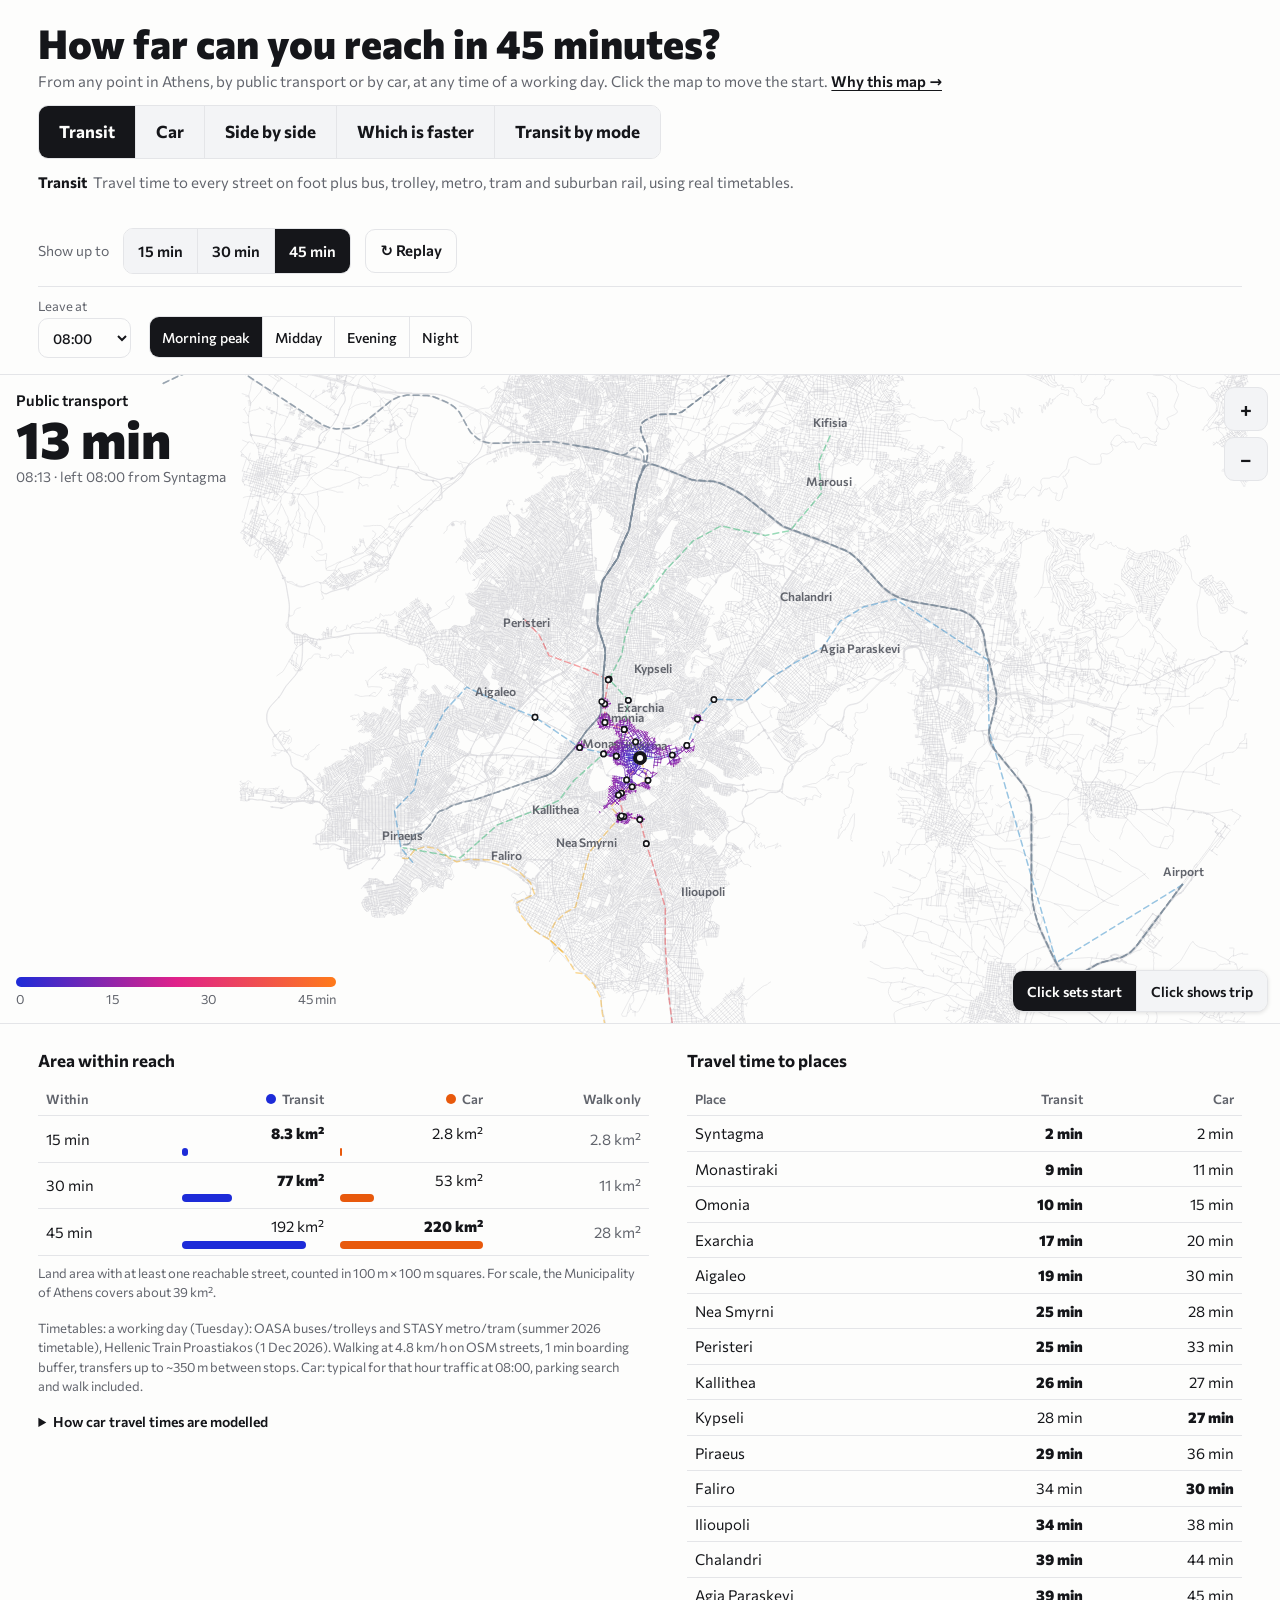
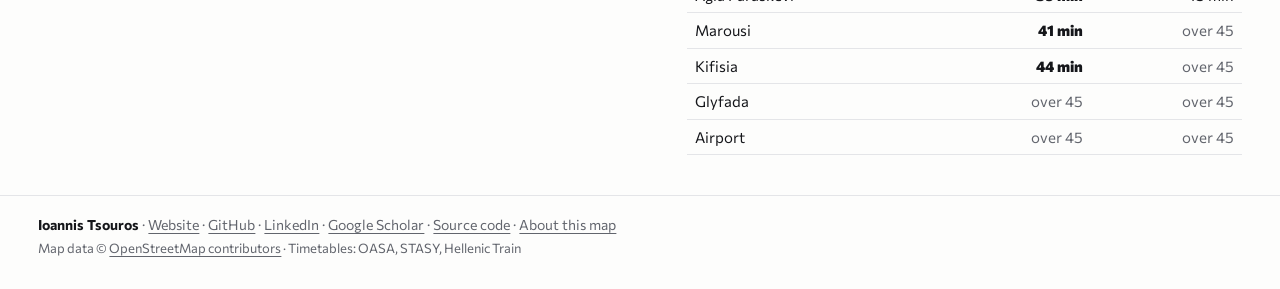
==== site/index.html @ 19087977 "Show reach as area in km² instead of street length Street length within reach read like distance tra" ====
<!DOCTYPE html>
<html lang="en">
<head>
<meta charset="utf-8">
<meta name="viewport" content="width=device-width, initial-scale=1">
<title>Athens transit reach</title>
<meta name="description" content="How far can you get in 15, 30 or 45 minutes from any point in Athens? Street-by-street travel times by public transport and by car, to show where transit serves the city well, where it falls short, and what traffic costs.">
<meta name="author" content="Ioannis Tsouros">
<meta name="keywords" content="Athens, public transport, accessibility, isochrones, traffic congestion, OASA, STASY, metro, Proastiakos, transport equity">
<meta property="og:type" content="website">
<meta property="og:title" content="How far can you reach in 45 minutes? Athens by public transport and by car">
<meta property="og:description" content="How far can you get in 15, 30 or 45 minutes from any point in Athens? Street-by-street travel times by public transport and by car, to show where transit serves the city well, where it falls short, and what traffic costs.">
<meta property="og:locale" content="en_GB">
<meta property="og:site_name" content="Athens transit reach">
<meta name="twitter:card" content="summary">
<meta name="twitter:title" content="How far can you reach in 45 minutes? Athens by public transport and by car">
<meta name="twitter:description" content="How far can you get in 15, 30 or 45 minutes from any point in Athens? Street-by-street travel times by public transport and by car, to show where transit serves the city well, where it falls short, and what traffic costs.">
<link rel="author" href="https://www.jtsouros.site/">
<link rel="canonical" href="https://athens-transit-reach.vercel.app/">
<meta property="og:url" content="https://athens-transit-reach.vercel.app/">
<link rel="preconnect" href="https://fonts.googleapis.com">
<link href="https://fonts.googleapis.com/css2?family=Commissioner:wght@400;600;800&display=swap" rel="stylesheet">
<style>
/* VOICE: a transport planner's plate — exact, calm, one moving thing.
   IDEA: the city's own street grid as the map; travel time spreads through it like ink.
   PICTURE: full-width canvas of every street in the Athens basin, lighting up minute by minute, transit beside car.
   COLOUR and TYPE: paper white / night ink; ultramarine → magenta → orange for 0–15–30–45 min; Commissioner.
   LAYOUT: thin control bar, map(s) dominant, comparison numbers and places beneath. */
:root{color-scheme:light dark;--bg:light-dark(#fdfdfc,#0f1115);--ink:light-dark(#15161a,#eceef2);--mute:light-dark(#62656d,#9095a0);
--street:light-dark(#d6d7da,#2a2d34);--line:light-dark(#e4e5e8,#262930);--panel:light-dark(#f3f4f6,#171a20);--c0:#1d2bd8;--c1:#e0218a;--c2:#ff7a1a;--car:#e8590c}
:root[data-theme=light]{color-scheme:light}:root[data-theme=dark]{color-scheme:dark}
*{box-sizing:border-box;min-width:0}
body{margin:0;background:var(--bg);color:var(--ink);font:16px/1.5 Commissioner,system-ui,sans-serif;overflow-x:clip}
header{padding:22px max(3vw,16px) 16px;display:grid;gap:12px}
h1{font-size:clamp(26px,3.4vw,40px);line-height:1.05;margin:0;font-weight:800;text-wrap:balance}
.sub{color:var(--mute);margin:6px 0 0;font-size:15px}
.why{color:var(--ink);font-weight:600;white-space:nowrap;text-underline-offset:3px}
.ctl{display:flex;flex-wrap:wrap;gap:10px;align-items:center}
.seg{display:flex;border:1px solid var(--line);border-radius:10px;overflow:hidden;flex-wrap:wrap}
.seg button{border:0;border-right:1px solid var(--line);border-radius:0}.seg button:last-child{border-right:0}
button,select{font:600 15px Commissioner,system-ui,sans-serif;min-height:44px;padding:0 14px;background:var(--panel);color:var(--ink);border:1px solid var(--line);border-radius:10px;cursor:pointer}
button[aria-pressed=true]{background:var(--ink);color:var(--bg)}
button:focus-visible,select:focus-visible{outline:3px solid var(--c0);outline-offset:2px}
/* tier 1: what you look at */
.seg.big{justify-self:start}.seg.big button{min-height:52px;font-size:17px;font-weight:700;padding:0 20px}
/* tier 2: animation */
.row{display:flex;flex-wrap:wrap;gap:10px 14px;align-items:center}
.lab{font-size:14px;color:var(--mute)}
.ghost{background:transparent}
/* tier 3: assumptions */
.opts{display:flex;flex-wrap:wrap;gap:10px 18px;align-items:end;padding-top:10px;border-top:1px solid var(--line)}
.opts label{display:grid;gap:2px;font-size:13px;color:var(--mute)}
.opts label[hidden]{display:none}
.presets button{min-height:40px;font-size:14px;font-weight:500;background:transparent;padding:0 12px}
.presets button[aria-pressed=true]{background:var(--ink);color:var(--bg)}
.opts select{min-height:40px;font-size:14px;font-weight:500;background:transparent;padding:0 10px}
.hint{margin:0;min-height:3em;font-size:15px;color:var(--mute);max-width:80ch}
.hint b{color:var(--ink);font-weight:700;margin-right:6px}
.mapwrap{position:relative}
.mapctl{position:absolute;right:12px;bottom:12px;z-index:2;background:var(--bg);border-radius:11px;box-shadow:0 1px 4px rgb(0 0 0/.12)}
.mapctl button{font-size:14px;min-height:40px}
.maps{display:grid;grid-template-columns:minmax(0,1fr);border-block:1px solid var(--line);touch-action:none;cursor:crosshair}
.maps.two{grid-template-columns:repeat(2,minmax(0,1fr))}
.pane{position:relative;height:min(72vh,800px);min-height:420px}
.maps.two .pane+.pane{border-left:1px solid var(--line)}
.pane canvas{position:absolute;inset:0;width:100%;height:100%}
.clock{position:absolute;left:16px;top:14px;pointer-events:none}
.clock em{display:block;font-style:normal;font-weight:600;font-size:15px}
.clock b{display:block;font-size:clamp(30px,4.5vw,52px);line-height:1;font-weight:800;font-variant-numeric:tabular-nums}
.clock span{color:var(--mute);font-size:14px}
.legend{position:absolute;left:16px;bottom:14px;width:min(320px,62%);pointer-events:none;font-size:13px;color:var(--mute)}
.ramp{height:10px;border-radius:5px;background:linear-gradient(90deg,var(--c0),var(--c1),var(--c2))}
.ramp.div{background:linear-gradient(90deg,#1d2bd8,#7d8ce8,#b3aca6,#f6a26b,#e8590c)}
.ticks{display:flex;justify-content:space-between;font-variant-numeric:tabular-nums;margin-top:3px}
.zoom{position:absolute;right:12px;top:12px;display:flex;flex-direction:column;gap:6px}
.zoom button{width:44px;padding:0;font-size:20px}
.status{position:absolute;inset:0;display:grid;place-items:center;color:var(--mute);pointer-events:none}
.below{display:grid;grid-template-columns:minmax(0,1.1fr) minmax(0,1fr);gap:clamp(20px,3vw,48px);padding:24px max(3vw,16px) 40px}
h2{font-size:17px;margin:0 0 10px}
table{border-collapse:collapse;width:100%;font-size:15px}
th,td{padding:6px 8px;border-bottom:1px solid var(--line);text-align:right;white-space:nowrap;font-variant-numeric:tabular-nums}
th:first-child,td:first-child{text-align:left}
th{font-size:13px;color:var(--mute);font-weight:600}
td.win{font-weight:800}
.dot{display:inline-block;width:10px;height:10px;border-radius:50%;margin-right:6px;vertical-align:baseline}
.bar{height:8px;border-radius:4px;margin-top:3px}
.no{color:var(--mute)}
.note{font-size:13px;color:var(--mute);margin-top:16px;max-width:75ch}
details{margin-top:14px;font-size:14px;max-width:75ch}
summary{cursor:pointer;font-weight:600;min-height:32px}
details td,details th{font-size:13px;padding:3px 6px}
.chips{display:flex;flex-wrap:wrap;gap:4px 12px;pointer-events:none}
.chips span{white-space:nowrap}
.lnote{margin-top:4px}
#trip{padding:20px max(3vw,16px) 4px;display:grid;grid-template-columns:repeat(2,minmax(0,1fr));gap:clamp(20px,3vw,48px);border-bottom:1px solid var(--line)}
#trip[hidden]{display:none}
#trip h3{margin:0 0 2px;font-size:15px;color:var(--mute);font-weight:600}
#trip .tot{font-size:clamp(26px,3vw,34px);font-weight:800;line-height:1.1;font-variant-numeric:tabular-nums}
.legs{display:flex;height:14px;border-radius:7px;overflow:hidden;margin:10px 0 8px;background:var(--panel)}
.legs i{display:block;height:100%;min-width:2px}
.steps{list-style:none;margin:0;padding:0;font-size:15px}
.steps li{display:grid;grid-template-columns:3.2em minmax(0,1fr) auto;gap:8px;padding:4px 0;border-bottom:1px solid var(--line)}
.steps .clk{color:var(--mute);font-variant-numeric:tabular-nums}
.steps .d{font-variant-numeric:tabular-nums;white-space:nowrap;font-weight:600}
.tag{display:inline-block;padding:0 6px;border-radius:5px;color:#fff;font-weight:700;font-size:13px;margin-right:4px}
@media(max-width:700px){#trip{grid-template-columns:minmax(0,1fr)}}
.foot{padding:18px max(3vw,16px) 26px;border-top:1px solid var(--line);font-size:14px;color:var(--mute)}
.foot p{margin:0 0 4px}.foot b{color:var(--ink)}.foot a{color:inherit;text-underline-offset:3px}.foot a:hover{color:var(--ink)}
.foot .small{font-size:13px}
@media(max-width:900px){.maps.two{grid-template-columns:minmax(0,1fr)}.maps.two .pane{height:52vh;min-height:340px}.maps.two .pane+.pane{border-left:0;border-top:1px solid var(--line)}}
@media(max-width:700px){.below{grid-template-columns:minmax(0,1fr)}.seg.big button{font-size:15px;padding:0 13px;min-height:48px}.mapctl{left:12px;right:auto;bottom:auto;top:112px}.legend{width:calc(100% - 32px)}}
</style>
</head>
<body>
<header>
  <div>
    <h1 id="title">How far can you reach in 45 minutes?</h1>
    <p class="sub">From any point in Athens, by public transport or by car, at any time of a working day. Click the map to move the start. <a href="about.html" class="why">Why this map →</a></p>
  </div>
  <div class="seg big" role="group" aria-label="Map view">
    <button data-v="pt" aria-pressed="true" data-hint="Travel time to every street on foot plus bus, trolley, metro, tram and suburban rail, using real timetables.">Transit</button><button data-v="car" data-hint="Travel time by car in modelled traffic. Faint streets: the car drives past. Solid: you have parked and walked there.">Car</button><button data-v="both" data-hint="Transit and car maps next to each other. Pan and zoom move both.">Side by side</button><button data-v="diff" data-hint="Blue streets: transit gets there first. Orange: the car does. Grey: about the same.">Which is faster</button><button data-v="mode" data-hint="Public transport only: each street coloured by the bus, trolley, metro, tram or train you spend longest on to reach it.">Transit by mode</button>
  </div>
  <p class="hint" id="hint" aria-live="polite"></p>
  <div class="row">
    <span class="lab">Show up to</span>
    <div class="seg" role="group" aria-label="Time budget">
      <button data-b="15" data-hint="Stop the spread at 15 minutes.">15 min</button><button data-b="30" data-hint="Stop the spread at 30 minutes.">30 min</button><button data-b="45" aria-pressed="true" data-hint="Stop the spread at 45 minutes.">45 min</button>
    </div>
    <button id="play" class="ghost" data-hint="Play the spread again from minute zero.">↻ Replay</button>
  </div>
  <div class="opts">
    <label data-hint="When you set off, from 05:00 to 04:45 the following night. Changes which buses and trains you can catch and how busy the roads are.">Leave at<select id="dep"></select></label>
    <div class="seg presets" role="group" aria-label="Quick departure times">
      <button data-t="28800" data-hint="08:00, the morning rush.">Morning peak</button><button data-t="46800" data-hint="13:00, between the peaks.">Midday</button><button data-t="68400" data-hint="19:00, the evening.">Evening</button><button data-t="93600" data-hint="02:00, when only a few night buses run. Metro and tram have stopped.">Night</button>
    </div>
    <label data-car data-hint="Typical: usual weekday traffic for that hour. Free-flowing: empty roads. Bad day: heavier than usual.">Traffic<select id="traffic"><option value="typ" selected>Typical for that hour</option><option value="free">Free-flowing</option><option value="heavy">Bad day</option></select></label>
    <label data-car data-hint="Include: find a space near where you stop, then walk to the door. Ignore: the car stops right at the destination.">Car parking<select id="park"><option value="1" selected>Include search + walk</option><option value="0">Ignore (door to door)</option></select></label>
  </div>
</header>
<div class="mapwrap">
  <div class="maps" id="maps"><div class="status" id="status" style="position:relative;height:60vh">Loading streets and timetables…</div></div>
  <div class="mapctl seg" role="group" aria-label="What a click on the map does">
    <button data-c="start" aria-pressed="true" data-hint="Click the map to move the starting point.">Click sets start</button><button data-c="trip" data-hint="Click the map to compare both journeys to that point, step by step.">Click shows trip</button>
  </div>
</div>
<section id="trip" hidden><div id="tripPT"></div><div id="tripCar"></div></section>
<section class="below">
  <div>
    <h2>Area within reach</h2>
    <table id="bands"></table>
    <p class="note" style="margin-top:8px">Land area with at least one reachable street, counted in 100 m × 100 m squares. For scale, the Municipality of Athens covers about 39 km².</p>
    <p class="note" id="note"></p>
    <details><summary>How car travel times are modelled</summary>
      <p>There is no live traffic feed here, so driving uses a typical-weekday model: free-flow speed by road type, multiplied by a congestion factor that follows a working day (morning peak 08:00–09:00, afternoon peak 14:30–15:30, a smaller evening peak, light traffic late at night) and is stronger on arterials than on motorways or side streets. One-way streets are respected and every junction adds a delay. Inside ~2.5 km of Syntagma travel is a further 15% slower.</p>
      <table id="carmodel"></table>
      <p>With parking on, the trip is: 2 min to reach the car, drive to a parking spot, spend time finding a space there (8 min within 2 km of Syntagma, 5 min within 4 km, 3 min within 8 km, 1 min further out), then walk to the destination. Parking a little further away and walking is allowed, and so is not taking the car at all. On the car map, faint streets are ones the car drives past; solid streets are ones you have actually arrived at.</p>
    </details>
  </div>
  <div>
    <h2>Travel time to places</h2>
    <table id="places"></table>
  </div>
</section>
<footer class="foot"><p><b>Ioannis Tsouros</b> · <a href="https://www.jtsouros.site/">Website</a> · <a href="https://github.com/acesonic7">GitHub</a> · <a href="https://www.linkedin.com/in/ioannis-tsouros-ba582243">LinkedIn</a> · <a href="https://scholar.google.com/citations?user=nahTqW0AAAAJ&amp;hl=en">Google Scholar</a> · <a href="https://github.com/acesonic7/AthensPTComparisonMaps">Source code</a> · <a href="about.html">About this map</a></p><p class="small">Map data © <a href="https://www.openstreetmap.org/copyright">OpenStreetMap contributors</a> · Timetables: OASA, STASY, Hellenic Train</p></footer>
<script>
{
const WALK = 1.33, BOARD = 60, LIM = 45*60, SIM_MIN_MS = 190;
const $ = id => document.getElementById(id);
const esc = s => String(s).replace(/[&<>"']/g, c => ({'&':'&amp;','<':'&lt;','>':'&gt;','"':'&quot;',"'":'&#39;'}[c]));
const hm = s => String(Math.floor(s/3600)%24).padStart(2,'0')+':'+String(Math.floor(s/60)%60).padStart(2,'0');
// car model: class 0 motorway,1 trunk,2 primary,3 secondary,4 tertiary,5 residential,6 living street,7 pedestrian
const CLASS = ['Motorway','Trunk road','Primary','Secondary','Tertiary','Residential','Living street'];
const FREE_KMH = [95, 65, 45, 38, 32, 25, 12, 0];
const PEAK_MULT = [1.7, 1.8, 1.8, 1.7, 1.5, 1.3, 1.1, 1];
const JUNC_S = [0, 4, 6, 5, 4, 2, 1, 0];
// share of peak congestion by hour of a working day (morning peak 08–09, afternoon peak 14:30–15:30, evening 18–19)
const PROFILE = [[0,.05],[5,.05],[6,.15],[6.5,.3],[7,.55],[7.5,.85],[8,1],[9,.95],[9.5,.8],[10,.6],[11,.55],[12.5,.6],[13.5,.75],[14.5,.9],[15.5,.85],[16.5,.7],[17.5,.75],[19,.8],[20,.6],[21,.4],[22,.25],[23,.15],[24.5,.05]];
let net, pt, meta, adjOff, adjE, origin = {x:0, y:0, label:'Syntagma'}, dep = 8*3600, budget = 45, viewMode = 'pt';
let res = null, view = {cx:0, cy:2000, s:0.05}, anim = {t:0, start:0, raf:0}, railStops = [];

async function load(){
  const bin = u => fetch(u).then(r=>r.json()).then(b=>Uint8Array.from(atob(b), c=>c.charCodeAt(0)).buffer);
  const [nb, pb, mj] = await Promise.all([bin('data/net.b64.json'), bin('data/pt.b64.json'), fetch('data/meta.json').then(r=>r.json())]);
  meta = mj;
  let h = new Uint32Array(nb, 0, 3), o = 12; const [N, E, P] = h;
  net = {N, E, xy:new Float32Array(nb, o, 2*N)}; o += 8*N;
  net.u = new Uint32Array(nb, o, E); o += 4*E; net.v = new Uint32Array(nb, o, E); o += 4*E;
  net.len = new Float32Array(nb, o, E); o += 4*E; net.off = new Uint32Array(nb, o, E+1); o += 4*(E+1);
  net.pts = new Float32Array(nb, o, 2*P); o += 8*P;
  net.cls = new Uint8Array(nb, o, E); o += E; net.flag = new Uint8Array(nb, o, E);
  h = new Uint32Array(pb, 0, 3); o = 12; const [S, TR, F] = h;
  pt = {S, TR, xy:new Float32Array(pb, o, 2*S)}; o += 8*S;
  pt.node = new Uint32Array(pb, o, S); o += 4*S; pt.snap = new Float32Array(pb, o, S); o += 4*S;
  pt.foff = new Uint32Array(pb, o, S+1); o += 4*(S+1); pt.fto = new Uint32Array(pb, o, F); o += 4*F; pt.fd = new Float32Array(pb, o, F); o += 4*F;
  pt.route = new Uint16Array(pb, o, TR); o += 2*TR; o += (4 - (2*TR) % 4) % 4;
  pt.mode = new Uint8Array(pb, o, TR); o += TR; o += (4 - TR % 4) % 4;
  pt.rail = new Uint8Array(pb, o, S);
  const deg = new Uint32Array(N+1);
  for (let e=0;e<E;e++){deg[net.u[e]+1]++;deg[net.v[e]+1]++}
  for (let i=0;i<N;i++) deg[i+1]+=deg[i];
  adjOff = deg.slice(); adjE = new Uint32Array(2*E); const fill = deg.slice();
  for (let e=0;e<E;e++){adjE[fill[net.u[e]]++]=e;adjE[fill[net.v[e]]++]=e}
  const day = document.createElement('optgroup'), night = document.createElement('optgroup');
  day.label = 'Day'; night.label = 'Night (after midnight)';
  for (let t=meta.depFirst; t<=meta.depLast; t+=15*60){const op=document.createElement('option'); op.value=t; op.textContent=hm(t); if(t===dep) op.selected=true; (t>=24*3600 ? night : day).append(op)}
  $('dep').append(day, night);
  railStops = []; for (let i=0;i<S;i++) if (pt.rail[i]) railStops.push(i);
}

// ---------- timetable chunks (one file per departure hour) ----------
const chunks = new Map(); let cs = null, csKey = '';
function chunk(h){
  if (!chunks.has(h)) chunks.set(h, fetch(`data/conn/h${String(h).padStart(2,'0')}.b64.json`).then(r => r.ok ? r.json() : null).then(b => {
    if (!b) return null; const buf = Uint8Array.from(atob(b), c=>c.charCodeAt(0)).buffer, n = new Uint32Array(buf, 0, 1)[0];
    const g = k => new Uint16Array(buf, 4 + 2*n*k, n); return {n, a:g(0), b:g(1), trip:g(2), td:g(3), ta:g(4)}}));
  return chunks.get(h);
}
async function loadConns(){
  const h0 = Math.floor(dep/3600), h1 = Math.floor((dep+LIM)/3600), key = h0+'-'+h1; if (key === csKey) return;
  const parts = []; for (let h=h0; h<=h1; h++){const c = await chunk(h); if (c) parts.push(c)}
  const C = parts.reduce((s,p)=>s+p.n, 0), out = {C, a:new Uint16Array(C), b:new Uint16Array(C), trip:new Uint16Array(C), td:new Int32Array(C), ta:new Int32Array(C)};
  let o = 0; for (const p of parts){out.a.set(p.a,o); out.b.set(p.b,o); out.trip.set(p.trip,o); for (let i=0;i<p.n;i++){out.td[o+i]=p.td[i]*2; out.ta[o+i]=p.ta[i]*2} o += p.n}
  cs = out; csKey = key;
}

// ---------- routing ----------
function Heap(){let k=new Float64Array(1<<16),v=new Int32Array(1<<16),n=0;
  return {get size(){return n},push(key,val){if(n===k.length){const k2=new Float64Array(n*2),v2=new Int32Array(n*2);k2.set(k);v2.set(v);k=k2;v=v2}
    let i=n++;while(i>0){const p=(i-1)>>1;if(k[p]<=key)break;k[i]=k[p];v[i]=v[p];i=p}k[i]=key;v[i]=val},
  pop(){const top=v[0],tk=k[0];n--;if(n>0){const key=k[n],val=v[n];let i=0;for(;;){let c=2*i+1;if(c>=n)break;if(c+1<n&&k[c+1]<k[c])c++;if(k[c]>=key)break;k[i]=k[c];v[i]=v[c];i=c}k[i]=key;v[i]=val}return [tk,top]}}}
// generic Dijkstra; cost(e, forward) returns seconds or Infinity
function dijkstra(seeds, limit, cost){
  const t = new Float64Array(net.N).fill(Infinity), h = Heap(), pe = new Int32Array(net.N).fill(-1), src = new Int32Array(net.N).fill(-1);
  seeds.forEach(([n, s], i) => {if (s < t[n]) {t[n]=s; src[n]=i; h.push(s, n)}});
  while (h.size){const [d, n] = h.pop(); if (d > t[n] || d > limit) continue;
    for (let j=adjOff[n]; j<adjOff[n+1]; j++){const e=adjE[j], fwd = net.u[e]===n, c = cost(e, fwd); if (c===Infinity) continue;
      const m = fwd ? net.v[e] : net.u[e], nd = d + c; if (nd < t[m] && nd <= limit){t[m]=nd; pe[m]=e; src[m]=src[n]; h.push(nd, m)}}}
  t.pe = pe; t.src = src; return t;
}
const walkCost = e => (net.flag[e] & 1) ? net.len[e]/WALK : Infinity;
function nearestNode(x, y, mask){let best=0,bd=Infinity;const xy=net.xy;for(let i=0;i<net.N;i++){if(mask&&!mask[i])continue;const dx=xy[2*i]-x,dy=xy[2*i+1]-y,d=dx*dx+dy*dy;if(d<bd){bd=d;best=i}}return [best,Math.sqrt(bd)]}
let walkMask, carMask;
function masks(){walkMask=new Uint8Array(net.N);carMask=new Uint8Array(net.N);
  for (let e=0;e<net.E;e++){if(net.flag[e]&1){walkMask[net.u[e]]=walkMask[net.v[e]]=1}if(net.flag[e]&6){carMask[net.u[e]]=carMask[net.v[e]]=1}}}
function routePT(){
  const [o, od] = nearestNode(origin.x, origin.y, walkMask), t0 = od/WALK;
  const walkOnly = dijkstra([[o, t0]], LIM, walkCost);
  const arr = new Float64Array(pt.S).fill(Infinity), onTrip = new Uint8Array(pt.TR), rel = dep - meta.tMin;
  // lab: -1 walked from origin, >=0 alighted from connection, <=-2 footpath from stop -(lab+2)
  const lab = new Int32Array(pt.S).fill(-1), board = new Int32Array(pt.TR).fill(-1), mm = new Uint8Array(pt.S).fill(5), md = new Float64Array(pt.S);
  for (let s=0;s<pt.S;s++){if (pt.snap[s] > 400) continue; const w = walkOnly[pt.node[s]]; if (w < Infinity) arr[s] = rel + w + pt.snap[s]/WALK}
  let lo=0, hi=cs.C; while(lo<hi){const m=(lo+hi)>>1; if(cs.td[m] < rel) lo=m+1; else hi=m}
  for (let c=lo; c<cs.C; c++){const td = cs.td[c]; if (td > rel + LIM) break;
    const tr = cs.trip[c];
    if (!onTrip[tr]){ if (arr[cs.a[c]] + BOARD > td) continue; onTrip[tr] = 1; board[tr] = c }
    const b = cs.b[c], ta = cs.ta[c];
    if (ta < arr[b]){arr[b] = ta; lab[b] = c;
      const bc = board[tr], sa = cs.a[bc], ride = ta - cs.td[bc];
      if (ride > md[sa]){mm[b] = pt.mode[tr]; md[b] = ride} else {mm[b] = mm[sa]; md[b] = md[sa]}
      for (let f=pt.foff[b]; f<pt.foff[b+1]; f++){const j=pt.fto[f], tj = ta + pt.fd[f]/WALK; if (tj < arr[j]){arr[j] = tj; lab[j] = -(b+2); mm[j] = mm[b]; md[j] = md[b]}}}}
  const seeds = [[o, t0]], seedStop = [-1];
  for (let s=0;s<pt.S;s++) if (pt.snap[s] <= 400 && arr[s] - rel < LIM){seeds.push([pt.node[s], arr[s] - rel + pt.snap[s]/WALK]); seedStop.push(s)}
  const T = dijkstra(seeds, LIM, walkCost), mode = new Uint8Array(net.N).fill(5);
  for (let i=0;i<net.N;i++){const k = T.src[i]; if (k > 0) mode[i] = mm[seedStop[k]]}
  return {T, walkOnly, arr, lab, board, seedStop, mode, rel, o, t0};
}
function congestion(){const tr=$('traffic').value; if (tr==='free') return 0;
  const h=(dep+15*60)/3600; let p=PROFILE[PROFILE.length-1][1];
  for (let i=0;i<PROFILE.length-1;i++){const [h0,p0]=PROFILE[i],[h1,p1]=PROFILE[i+1]; if(h>=h0&&h<=h1){p=p0+(p1-p0)*(h-h0)/(h1-h0);break}}
  if (h<PROFILE[0][0]) p=PROFILE[0][1];
  return tr==='heavy' ? Math.min(1.4, p*1.3+0.15) : p;
}
function searchTime(i){const r=Math.hypot(net.xy[2*i], net.xy[2*i+1]); return r<2000?480:r<4000?300:r<8000?180:60}
function routeCar(){
  const p = congestion(), park = $('park').value==='1';
  const mult = PEAK_MULT.map(m => 1 + (m-1)*p);
  const cost = (e, fwd) => {const f=net.flag[e]; if (!(f & (fwd?2:4))) return Infinity; const c=net.cls[e];
    const x=net.xy[2*net.u[e]], y=net.xy[2*net.u[e]+1], core = x*x+y*y < 2500*2500 ? 1.15 : 1;
    return (net.len[e]/(FREE_KMH[c]/3.6) + JUNC_S[c]) * mult[c] * core};
  const [o, od] = nearestNode(origin.x, origin.y, carMask);
  const drive = dijkstra([[o, od/WALK + (park?120:0)]], LIM, cost);
  if (!park) return {T: drive, drive, mult, park, od};
  // park anywhere the car reached (after searching for a space there), then walk; or just walk from the start
  const [ow, owd] = nearestNode(origin.x, origin.y, walkMask), seeds = [[ow, owd/WALK]], seedNode = [-1];
  for (let i=0;i<net.N;i++) if (walkMask[i] && drive[i] < LIM){const t = drive[i] + searchTime(i); if (t < LIM){seeds.push([i, t]); seedNode.push(i)}}
  const T = dijkstra(seeds, LIM, walkCost);
  return {T, drive, mult, park, seedNode, od, owd};
}
function edgeTimes(T, allowMask, wFn){
  const t0 = new Float32Array(net.E), t1 = new Float32Array(net.E), w = new Float32Array(net.E), list = [];
  for (let e=0;e<net.E;e++){const a=T[net.u[e]], b=T[net.v[e]]; w[e]=wFn(e)||1;
    if (!(net.flag[e] & allowMask)){t0[e]=t1[e]=Infinity; continue}
    t0[e]=Math.min(a,b); t1[e]=Math.min(Math.max(a,b), t0[e]+w[e]); if (t0[e] < LIM) list.push(e)}
  const order = Uint32Array.from(list).sort((x,y)=>t0[x]-t0[y]);
  return {T, t0, t1, w, order};
}

// ---------- palettes ----------
const RAMP = [[29,43,216],[224,33,138],[255,122,26]];
const timeCol = m => {const f=Math.max(0,Math.min(45,m))/22.5, i=Math.min(1,Math.floor(f)), r=f-i, a=RAMP[i], b=RAMP[i+1];
  return `rgb(${a.map((v,k)=>Math.round(v+(b[k]-v)*r)).join(',')})`};
const TIME_PAL = Array.from({length:45}, (_, i) => timeCol(i+0.5));
const DIV = [[29,43,216],[125,140,232],[179,172,166],[246,162,107],[232,89,12]];
const DIV_PAL = Array.from({length:21}, (_, i) => {const f=i/20*4, k=Math.min(3,Math.floor(f)), r=f-k, a=DIV[k], b=DIV[k+1];
  return `rgb(${a.map((v,j)=>Math.round(v+(b[j]-v)*r)).join(',')})`});

// ---------- map panes ----------
const probe = document.createElement('i'); probe.style.display='none'; document.body.append(probe);
const css = n => {probe.style.color = `var(${n})`; return getComputedStyle(probe).color};
class Pane {
  constructor(kind){
    this.kind = kind; this.el = document.createElement('div'); this.el.className = 'pane';
    const legend = kind==='mode' ? `<div class="chips">${MODES.map(([n,c])=>`<span><span class="dot" style="background:${c}"></span>${n}</span>`).join('')}</div><div class="lnote">Public transport: vehicle you spend longest on</div>`
      : `<div class="ramp ${kind==='diff'?'div':''}"></div><div class="ticks">${kind==='diff'?'<span>Transit 10+ min faster</span><span>same</span><span>Car 10+ min faster</span>':'<span>0</span><span>15</span><span>30</span><span>45 min</span>'}</div>`
        + (kind==='car' ? '<div class="lnote" data-park>Faint: car driving past · Solid: parked and arrived</div>' : '');
    this.el.innerHTML = `<canvas></canvas><canvas></canvas><canvas></canvas><canvas></canvas><div class="clock"><em></em><b>0 min</b><span></span></div><div class="legend">${legend}</div>`;
    [this.base, this.ghost, this.done, this.front] = [...this.el.querySelectorAll('canvas')].map(c => ({c, x:c.getContext('2d')}));
    this.el.querySelector('em').textContent = {pt:'Public transport', car:'Car', diff:'Which is faster', mode:'Public transport · main vehicle used'}[kind];
    this.clk = this.el.querySelector('b'); this.clk2 = this.el.querySelector('span');
  }
  resize(){const r=this.el.getBoundingClientRect(); this.W=r.width; this.H=r.height; const D=Math.min(2,devicePixelRatio||1);
    for (const l of [this.base,this.ghost,this.done,this.front]){l.c.width=this.W*D;l.c.height=this.H*D;l.x.setTransform(D,0,0,D,0,0)}}
  X(x){return (x-view.cx)*view.s + this.W/2} Y(y){return this.H/2 - (y-view.cy)*view.s}
  trace(c, e, fu, fv){
    const xy=net.xy, p=net.pts, u=net.u[e], v=net.v[e], P=[[xy[2*u],xy[2*u+1]]];
    for (let k=net.off[e]; k<net.off[e+1]; k++) P.push([p[2*k],p[2*k+1]]);
    P.push([xy[2*v],xy[2*v+1]]);
    if (fu + fv >= 1){c.moveTo(this.X(P[0][0]),this.Y(P[0][1])); for (let i=1;i<P.length;i++) c.lineTo(this.X(P[i][0]),this.Y(P[i][1])); return}
    const L = net.len[e] || 1, part = (A, f) => {let rem=f*L*1.02; c.moveTo(this.X(A[0][0]),this.Y(A[0][1]));
      for (let i=1;i<A.length && rem>0;i++){const dx=A[i][0]-A[i-1][0], dy=A[i][1]-A[i-1][1], d=Math.hypot(dx,dy)||1e-6, g=Math.min(1,rem/d);
        c.lineTo(this.X(A[i-1][0]+dx*g),this.Y(A[i-1][1]+dy*g)); rem-=d}};
    if (fu > 0) part(P, fu); if (fv > 0) part(P.slice().reverse(), fv);
  }
  lw(){return Math.max(0.6, Math.min(3, view.s*14))}
  drawBase(){const c=this.base.x, W=this.W, H=this.H; c.clearRect(0,0,W,H); c.lineCap='round';
    c.strokeStyle=css('--street'); c.lineWidth=Math.max(0.5,this.lw()*0.6); c.beginPath();
    for (let e=0;e<net.E;e++){const u=net.u[e], x=this.X(net.xy[2*u]), y=this.Y(net.xy[2*u+1]); if (x<-80||y<-80||x>W+80||y>H+80) continue; this.trace(c,e,1,1)}
    c.stroke(); c.setLineDash([6,4]);
    for (const l of meta.lines){c.strokeStyle=l.color; c.globalAlpha=0.4; c.lineWidth=Math.max(1.5,this.lw()); c.beginPath();
      l.pts.forEach(([x,y],i)=>i?c.lineTo(this.X(x),this.Y(y)):c.moveTo(this.X(x),this.Y(y))); c.stroke()}
    c.setLineDash([]); c.globalAlpha=1; c.font='600 12px Commissioner,system-ui'; c.fillStyle=css('--mute'); c.textAlign='center';
    for (const m of meta.marks) c.fillText(m.name, this.X(m.x), this.Y(m.y)-8);
  }
  setData(d){this.d = d; this.reset()}
  drawTrip(f){
    const showPT = this.kind!=='car', showCar = this.kind==='car' || this.kind==='diff';
    const path = edges => {for (const e of edges) this.trace(f,e,1,1)};
    const draw = (legs) => {for (const L of legs){f.beginPath(); f.setLineDash([]);
      if (L.k==='ride'){f.strokeStyle=MODES[L.mode][1]; f.lineWidth=5; L.stops.forEach((s,i)=>{const x=this.X(pt.xy[2*s]), y=this.Y(pt.xy[2*s+1]); i?f.lineTo(x,y):f.moveTo(x,y)})}
      else if (L.k==='drive'){f.strokeStyle='#e8590c'; f.lineWidth=5; path(L.edges)}
      else if (L.k==='walk'){f.strokeStyle=css('--ink'); f.lineWidth=2.5; f.setLineDash([4,4]);
        if (L.line){const [a,b]=L.line; f.moveTo(this.X(pt.xy[2*a]),this.Y(pt.xy[2*a+1])); f.lineTo(this.X(pt.xy[2*b]),this.Y(pt.xy[2*b+1]))} else path(L.edges)}
      else continue;
      f.stroke()} f.setLineDash([])};
    f.lineCap='round'; f.lineJoin='round';
    if (showPT && trip.pt) draw(trip.pt.legs);
    if (showCar && trip.car) draw(trip.car.legs);
    const x=this.X(dest.x), y=this.Y(dest.y); f.fillStyle=css('--ink'); f.fillRect(x-6,y-6,12,12); f.fillStyle=css('--bg'); f.fillRect(x-2.5,y-2.5,5,5);
  }
  reset(){this.ptr=0; this.gptr=0; this.active=[]; this.done.x.clearRect(0,0,this.W,this.H); this.ghost.x.clearRect(0,0,this.W,this.H)
    const n=this.el.querySelector('[data-park]'); if (n) n.hidden = !(this.d && this.d.ghost)}
  stroke(c, list, sec){const d=this.d, groups=Array.from({length:d.pal.length},()=>[]);
    for (const e of list) groups[d.bucket(e)].push(e);
    c.lineCap='round'; c.lineWidth=this.lw()*1.15;
    groups.forEach((g,i)=>{if(!g.length)return; c.strokeStyle=d.pal[i]; c.beginPath();
      for (const e of g){const w=d.E.w[e]; this.trace(c,e,Math.max(0,Math.min(1,(sec-d.E.T[net.u[e]])/w)),Math.max(0,Math.min(1,(sec-d.E.T[net.v[e]])/w)))}
      c.stroke()})}
  frame(sec){if(!this.d)return; const E=this.d.E, lim=Math.min(sec, budget*60), newDone=[], still=[];
    while (this.ptr < E.order.length && E.t0[E.order[this.ptr]] <= lim) this.active.push(E.order[this.ptr++]);
    for (const e of this.active) (E.t1[e] <= lim ? newDone : still).push(e);
    this.active = still;
    if (newDone.length) this.stroke(this.done.x, newDone, lim);
    const G = this.d.ghost;
    if (G){const list=[]; while (this.gptr < G.order.length && G.t0[G.order[this.gptr]] <= lim) list.push(G.order[this.gptr++]);
      if (list.length){const c=this.ghost.x, groups=Array.from({length:45},()=>[]); for (const e of list) groups[Math.min(44,Math.floor(G.t0[e]/60))].push(e);
        c.globalAlpha=0.3; c.lineCap='round'; c.lineWidth=this.lw()*1.15;
        groups.forEach((g,i)=>{if(!g.length)return; c.strokeStyle=TIME_PAL[i]; c.beginPath(); for (const e of g) this.trace(c,e,1,1); c.stroke()}); c.globalAlpha=1}}
    const f=this.front.x; f.clearRect(0,0,this.W,this.H); this.stroke(f, this.active, lim);
    if (this.kind==='pt'){f.lineWidth=1.5; f.strokeStyle=css('--ink'); f.fillStyle=css('--bg');
      for (const s of railStops) if (E.T[pt.node[s]] <= lim){f.beginPath(); f.arc(this.X(pt.xy[2*s]),this.Y(pt.xy[2*s+1]),2.6,0,7); f.fill(); f.stroke()}}
    if (trip) this.drawTrip(f);
    const x=this.X(origin.x), y=this.Y(origin.y); f.fillStyle=css('--ink'); f.beginPath(); f.arc(x,y,7,0,7); f.fill(); f.fillStyle=css('--bg'); f.beginPath(); f.arc(x,y,3,0,7); f.fill();
    this.clk.textContent = Math.floor(lim/60) + ' min'; this.clk2.textContent = hm(dep + lim) + ' · left ' + hm(dep) + ' from ' + origin.label;
  }
}
let panes = [];
function layout(){
  const kinds = {pt:['pt'], car:['car'], both:['pt','car'], diff:['diff'], mode:['mode']}[viewMode];
  $('maps').innerHTML=''; $('maps').classList.toggle('two', kinds.length===2);
  panes = kinds.map(k => {const p = new Pane(k); $('maps').append(p.el);
    const z = document.createElement('div'); z.className='zoom'; z.innerHTML='<button aria-label="Zoom in">+</button><button aria-label="Zoom out">−</button>';
    z.querySelectorAll('button').forEach((b,i)=>{b.addEventListener('pointerdown',ev=>ev.stopPropagation()); b.addEventListener('click',ev=>{ev.stopPropagation(); zoomAt(i?1/1.5:1.5, p.W/2, p.H/2, p)})});
    p.el.append(z); return p});
  panes.forEach(p => p.resize()); feed(); redraw();
}
function feed(){if(!res)return;
  for (const p of panes){
    if (p.kind==='pt') p.setData({E:res.pt, pal:TIME_PAL, bucket:e=>Math.min(44,Math.floor(res.pt.t0[e]/60))});
    if (p.kind==='car') p.setData({E:res.car, pal:TIME_PAL, bucket:e=>Math.min(44,Math.floor(res.car.t0[e]/60)), ghost: res.C.park ? res.drive : null});
    if (p.kind==='mode') p.setData({E:res.pt, pal:MODE_PAL, bucket:e=>{const T=res.P.T, u=net.u[e], v=net.v[e]; return res.P.mode[T[u]<=T[v]?u:v]}});
    if (p.kind==='diff') p.setData({E:res.best, pal:DIV_PAL, bucket:e=>{const a=res.pt.t0[e], b=res.car.t0[e];
      const d = a===Infinity ? -10 : b===Infinity ? 10 : Math.max(-10, Math.min(10, (b-a)/60)); return Math.round(-d)+10}});
  }}
function redraw(){panes.forEach(p => {p.drawBase(); p.reset(); p.frame(anim.t)})}
function play(){cancelAnimationFrame(anim.raf); panes.forEach(p=>p.reset());
  if (matchMedia('(prefers-reduced-motion: reduce)').matches){anim.t=budget*60; panes.forEach(p=>p.frame(anim.t)); return}
  anim.start = performance.now();
  const step = now => {anim.t = (now-anim.start)/SIM_MIN_MS*60; panes.forEach(p=>p.frame(anim.t)); if (anim.t < budget*60) anim.raf = requestAnimationFrame(step)};
  anim.raf = requestAnimationFrame(step);
}

// ---------- trips ----------
const MODES = [['Bus','#2f6fde'],['Trolley','#d49a00'],['Metro','#d62828'],['Tram','#12a37a'],['Suburban rail','#7b4fb3'],['Walk only','#9aa0a6']];
const MODE_PAL = MODES.map(m=>m[1]);
let dest = null, clickMode = 'start', trip = null;
function chain(T, n){const edges=[]; let len=0, g=0; while (T.pe[n] >= 0 && g++ < 1e5){const e=T.pe[n]; edges.push(e); len+=net.len[e]; n = net.u[e]===n ? net.v[e] : net.u[e]} return {edges, len}}
const stopName = s => meta.stopNames[s] || 'stop';
function ptTrip(d){
  const P=res.P, T=P.T; if (!(T[d] <= LIM)) return null;
  const legs=[], last=chain(T, d), k=T.src[d];
  if (k===0) return {total:T[d], legs:[{k:'walk', t:T[d], m:last.len, edges:last.edges}]};
  let s = P.seedStop[k], g = 0;
  legs.push({k:'walk', t:T[d]-(P.arr[s]-P.rel), m:last.len+pt.snap[s], edges:last.edges});
  while (g++ < 40){const L = P.lab[s];
    if (L===-1){const w=chain(P.walkOnly, pt.node[s]); legs.push({k:'walk', t:P.arr[s]-P.rel, m:w.len+pt.snap[s], edges:w.edges, to:s}); break}
    if (L<=-2){const j=-(L+2); legs.push({k:'walk', t:P.arr[s]-P.arr[j], m:Math.hypot(pt.xy[2*s]-pt.xy[2*j], pt.xy[2*s+1]-pt.xy[2*j+1])*1.3, line:[j,s], to:s, transfer:true}); s=j; continue}
    const tr=cs.trip[L], bc=P.board[tr], sa=cs.a[bc], stops=[sa];
    for (let x=bc; x<=L; x++) if (cs.trip[x]===tr) stops.push(cs.b[x]);
    legs.push({k:'ride', mode:pt.mode[tr], route:meta.routes[pt.route[tr]], t:cs.ta[L]-cs.td[bc], from:sa, to:s, stops});
    const wait = cs.td[bc]-P.arr[sa]; if (wait > 0) legs.push({k:'wait', t:wait, at:sa});
    s = sa}
  return {total:T[d], legs:legs.reverse()};
}
function carTrip(){
  const C=res.C;
  if (!C.park){const [d]=nearestNode(dest.x, dest.y, carMask); if (!(C.T[d] <= LIM)) return null; const ch=chain(C.drive, d);
    return {total:C.T[d], legs:[{k:'walk', t:C.od/WALK, m:C.od, edges:[], to:'car'}, {k:'drive', t:C.T[d]-C.od/WALK, m:ch.len, edges:ch.edges}]}}
  const [d]=nearestNode(dest.x, dest.y, walkMask); if (!(C.T[d] <= LIM)) return null;
  const k=C.T.src[d], w=chain(C.T, d);
  if (k===0) return {total:C.T[d], legs:[{k:'walk', t:C.T[d], m:w.len, edges:w.edges, note:'Quicker on foot than by car'}]};
  const pn=C.seedNode[k], dr=chain(C.drive, pn), start=C.od/WALK+120, srch=searchTime(pn);
  return {total:C.T[d], legs:[{k:'walk', t:start, m:C.od, edges:[], to:'car'}, {k:'drive', t:C.drive[pn]-start, m:dr.len, edges:dr.edges},
    {k:'park', t:srch}, {k:'walk', t:C.T[d]-C.drive[pn]-srch, m:w.len, edges:w.edges}]};
}
function showTrip(){
  const [d] = nearestNode(dest.x, dest.y, walkMask);
  trip = {pt: ptTrip(d), car: carTrip()};
  const mn = t => t < 30 ? '<1 min' : Math.round(t/60)+' min';
  const col = L => L.k==='ride' ? MODES[L.mode][1] : L.k==='drive' ? '#e8590c' : L.k==='park' ? '#f6a26b' : L.k==='wait' ? 'var(--line)' : '#9aa0a6';
  const text = L => {
    if (L.k==='walk') return L.note ? esc(L.note) + ` · ${Math.round(L.m)} m` : `Walk ${Math.round(L.m)} m` + (L.to==='car' ? ' to the car' : typeof L.to==='number' ? ` to ${esc(stopName(L.to))}` : ' to the destination');
    if (L.k==='wait') return `Wait at ${esc(stopName(L.at))}`;
    if (L.k==='ride') return `<span class="tag" style="background:${MODES[L.mode][1]}">${esc(L.route)}</span>${esc(stopName(L.from))} → ${esc(stopName(L.to))} · ${L.stops.length-1} stop${L.stops.length>2?'s':''}`;
    if (L.k==='drive') return `Drive ${(L.m/1000).toFixed(1)} km`;
    return 'Find a parking space';
  };
  const card = (name, T) => {
    if (!T) return `<h3>${name}</h3><div class="tot no">Over 45 min</div><p class="note">Not reachable within 45 minutes from this start.</p>`;
    let clock = dep;
    const steps = T.legs.filter(L=>L.t>=1).map(L => {const row = `<li><span class="clk">${hm(clock)}</span><span>${text(L)}</span><span class="d">${mn(L.t)}</span></li>`; clock += L.t; return row}).join('');
    return `<h3>${name}</h3><div class="tot">${Math.round(T.total/60)} min <span class="no" style="font-size:15px;font-weight:600">arrive ${hm(dep+T.total)}</span></div>
      <div class="legs">${T.legs.map(L=>`<i style="width:${L.t/T.total*100}%;background:${col(L)}" title="${L.k}"></i>`).join('')}</div><ul class="steps">${steps}</ul>`;
  };
  $('tripPT').innerHTML = card('By public transport', trip.pt);
  $('tripCar').innerHTML = card('By car', trip.car);
  $('trip').hidden = false;
}

// ---------- stats ----------
// area within reach: 100 m squares containing a reachable piece of street (sampled every ~25 m along each street)
const CELL = 100; let grid = null;
function area(T, lim, allow, W){
  if (!grid){let x0=Infinity,y0=Infinity,x1=-Infinity,y1=-Infinity; for (let i=0;i<net.N;i++){const x=net.xy[2*i],y=net.xy[2*i+1]; x0=Math.min(x0,x);y0=Math.min(y0,y);x1=Math.max(x1,x);y1=Math.max(y1,y)}
    const nx=Math.ceil((x1-x0)/CELL)+1, ny=Math.ceil((y1-y0)/CELL)+1; grid={x0,y0,nx,stamp:new Uint32Array(nx*ny),k:0}}
  const g=grid, k=++g.k, xy=net.xy; let n=0;
  const mark=(x,y)=>{const c=Math.floor((x-g.x0)/CELL)+Math.floor((y-g.y0)/CELL)*g.nx; if (g.stamp[c]!==k){g.stamp[c]=k; n++}};
  for (let e=0;e<net.E;e++){if(!(net.flag[e]&allow))continue; const u=net.u[e], v=net.v[e], a=T[u], b=T[v]; if (a>lim && b>lim) continue;
    const w=(W?W[e]:net.len[e]/WALK)||1, fu=Math.min(1,Math.max(0,(lim-a)/w)), fv=Math.min(1,Math.max(0,(lim-b)/w));
    const ux=xy[2*u],uy=xy[2*u+1],dx=xy[2*v]-ux,dy=xy[2*v+1]-uy, steps=Math.max(1,Math.ceil(net.len[e]/25));
    for (let i=0;i<=steps;i++){const t=i/steps; if (t<=fu || 1-t<=fv) mark(ux+dx*t, uy+dy*t)}}
  return n*CELL*CELL/1e6}
// best time to a place: any reached street node within 250 m, plus the walk from it
function near(T, m, mask){let best=Infinity; const xy=net.xy;
  for (let i=0;i<net.N;i++){if(!mask[i]||T[i]===Infinity)continue; const d=Math.hypot(xy[2*i]-m.x, xy[2*i+1]-m.y); if (d<250) best=Math.min(best, T[i]+d/WALK)}
  return best}
function stats(){
  const rows=[15,30,45].map(b=>({b, p:area(res.pt.T,b*60,1), c:res.C.park?area(res.car.T,b*60,1):area(res.car.T,b*60,6,res.car.w), w:area(res.walk,b*60,1)}));
  const mx=Math.max(...rows.map(r=>Math.max(r.p,r.c)),1), f=v=>(v<10?v.toFixed(1):Math.round(v).toLocaleString('en'))+' km²';
  $('bands').innerHTML=`<tr><th>Within</th><th><span class="dot" style="background:var(--c0)"></span>Transit</th><th><span class="dot" style="background:var(--car)"></span>Car</th><th>Walk only</th></tr>`+
    rows.map(r=>`<tr><td>${r.b} min</td><td class="${r.p>=r.c?'win':''}">${f(r.p)}<div class="bar" style="width:${r.p/mx*100}%;background:var(--c0)"></div></td><td class="${r.c>r.p?'win':''}">${f(r.c)}<div class="bar" style="width:${r.c/mx*100}%;background:var(--car)"></div></td><td class="no">${f(r.w)}</td></tr>`).join('');
  const tm = t => t<=LIM ? Math.round(t/60)+' min' : 'over 45';
  $('places').innerHTML='<tr><th>Place</th><th>Transit</th><th>Car</th></tr>'+meta.marks.map(m=>({m, a:near(res.pt.T,m,walkMask), b:near(res.car.T,m,res.C.park?walkMask:carMask)}))
    .sort((x,y)=>Math.min(x.a,x.b)-Math.min(y.a,y.b))
    .map(({m,a,b})=>`<tr><td>${esc(m.name)}</td><td class="${a<=b&&a<=LIM?'win':''} ${a<=LIM?'':'no'}">${tm(a)}</td><td class="${b<a&&b<=LIM?'win':''} ${b<=LIM?'':'no'}">${tm(b)}</td></tr>`).join('');
  $('carmodel').innerHTML='<tr><th>Road type</th><th>Free flow</th><th>Now (traffic)</th></tr>'+CLASS.map((n,i)=>`<tr><td>${n}</td><td>${FREE_KMH[i]} km/h</td><td>${Math.round(FREE_KMH[i]/res.mult[i])} km/h</td></tr>`).join('');
  $('note').textContent=`Timetables: ${meta.day}. Walking at 4.8 km/h on OSM streets, 1 min boarding buffer, transfers up to ~350 m between stops. Car: ${$('traffic').selectedOptions[0].text.toLowerCase()} traffic at ${hm(dep)}, ${$('park').value==='1'?'parking search and walk included':'door to door, no parking time'}.`;
}
let runId = 0;
async function run(){
  const id = ++runId; await loadConns(); if (id !== runId) return;
  const P = routePT(), C = routeCar(), best = new Float64Array(net.N);
  for (let i=0;i<net.N;i++) best[i]=Math.min(P.T[i], C.T[i]);
  const mult = C.mult, carW = e => net.len[e]/(Math.max(FREE_KMH[net.cls[e]],8)/3.6)*mult[net.cls[e]];
  res = {P, C, pt: edgeTimes(P.T, 1, e=>net.len[e]/WALK), walk: P.walkOnly, mult,
    car: C.park ? edgeTimes(C.T, 1, e=>net.len[e]/WALK) : edgeTimes(C.T, 6, carW), drive: edgeTimes(C.drive, 6, carW)};
  res.best = edgeTimes(best, 7, e=>Math.min(net.len[e]/WALK, carW(e)));
  stats(); feed(); if (dest) showTrip(); redraw(); play();
}

// ---------- interaction ----------
const ptrs = new Map(); let drag=null, moved=false;
const paneAt = ev => panes.find(p => p.el.contains(ev.target)) || panes[0];
$('maps').addEventListener('pointerdown', ev => {if(!net)return; $('maps').setPointerCapture(ev.pointerId); ptrs.set(ev.pointerId,{x:ev.clientX,y:ev.clientY}); moved=false;
  drag={cx:view.cx,cy:view.cy,x:ev.clientX,y:ev.clientY,s:view.s,d:null,pane:paneAt(ev)}});
$('maps').addEventListener('pointermove', ev => {if(!ptrs.has(ev.pointerId)||!drag)return; ptrs.set(ev.pointerId,{x:ev.clientX,y:ev.clientY});
  if (ptrs.size===2){const [a,b]=[...ptrs.values()], d=Math.hypot(a.x-b.x,a.y-b.y); if(!drag.d)drag.d=d; view.s=Math.max(0.005,Math.min(2,drag.s*d/drag.d)); moved=true; schedule(); return}
  const dx=ev.clientX-drag.x, dy=ev.clientY-drag.y; if (Math.hypot(dx,dy)>4) moved=true;
  if (moved){view.cx=drag.cx-dx/view.s; view.cy=drag.cy+dy/view.s; schedule()}});
const up = ev => {const was=ptrs.has(ev.pointerId); ptrs.delete(ev.pointerId); if(!was||!drag)return;
  if (!moved && ptrs.size===0 && ev.type==='pointerup'){const p=drag.pane, r=p.el.getBoundingClientRect(), px=ev.clientX-r.left, py=ev.clientY-r.top;
    const pick={x:view.cx+(px-p.W/2)/view.s, y:view.cy-(py-p.H/2)/view.s};
    if (clickMode==='trip'){dest=pick; showTrip(); panes.forEach(q=>q.frame(anim.t))} else {origin={...pick, label:'your pin'}; run()}}
  if (ptrs.size===0) drag=null};
$('maps').addEventListener('pointerup', up); $('maps').addEventListener('pointercancel', up);
$('maps').addEventListener('wheel', ev => {ev.preventDefault(); const p=paneAt(ev), r=p.el.getBoundingClientRect(); zoomAt(Math.exp(-ev.deltaY*0.0015), ev.clientX-r.left, ev.clientY-r.top, p)}, {passive:false});
function zoomAt(f, px, py, p){const wx=view.cx+(px-p.W/2)/view.s, wy=view.cy-(py-p.H/2)/view.s; view.s=Math.max(0.005,Math.min(2,view.s*f));
  view.cx=wx-(px-p.W/2)/view.s; view.cy=wy+(py-p.H/2)/view.s; schedule()}
let pend=0; function schedule(){if(pend)return; pend=requestAnimationFrame(()=>{pend=0; redraw()})}
const group = (sel, fn) => document.querySelectorAll(sel).forEach(b => b.addEventListener('click', () => {
  document.querySelectorAll(sel).forEach(x=>x.setAttribute('aria-pressed', x===b)); fn(b)}));
group('[data-b]', b => {budget=+b.dataset.b; play()});
group('[data-c]', b => {clickMode=b.dataset.c});
group('[data-v]', b => {viewMode=b.dataset.v; showHint(); carOpts(); if(net){layout(); play()}});
$('dep').addEventListener('change', ev => {dep=+ev.target.value; syncPresets(); run()});
function syncPresets(){document.querySelectorAll('[data-t]').forEach(b => b.setAttribute('aria-pressed', +b.dataset.t===dep))}
document.querySelectorAll('[data-t]').forEach(b => b.addEventListener('click', () => {dep=+b.dataset.t; $('dep').value=dep; syncPresets(); run()}));
$('traffic').addEventListener('change', run); $('park').addEventListener('change', run);
$('play').addEventListener('click', play);
// explanation line: the hovered/focused control, otherwise the current view
function showHint(el){
  el = el || document.querySelector('[data-v][aria-pressed=true]');
  const name = el.tagName==='LABEL' ? el.firstChild.textContent.trim() : el.textContent.replace('↻','').trim();
  const b = document.createElement('b'); b.textContent = name;
  $('hint').replaceChildren(b, document.createTextNode(el.dataset.hint));
}
document.querySelectorAll('[data-hint]').forEach(el => {
  el.addEventListener('pointerenter', () => showHint(el)); el.addEventListener('focusin', () => showHint(el));
  el.addEventListener('pointerleave', () => showHint()); el.addEventListener('focusout', () => showHint());
});
showHint();
// traffic and parking only matter when a car map is on screen
function carOpts(){const on = ['car','both','diff'].includes(viewMode); document.querySelectorAll('[data-car]').forEach(l => l.hidden = !on)}
carOpts();
const ro = new ResizeObserver(() => {if(!net||!panes.length)return; panes.forEach(p=>p.resize()); redraw()}); ro.observe($('maps'));
matchMedia('(prefers-color-scheme: dark)').addEventListener('change', () => net && redraw());
new MutationObserver(() => net && redraw()).observe(document.documentElement, {attributes:true, attributeFilter:['data-theme']});

load().then(() => {
  syncPresets(); masks(); layout();
  const p = panes[0]; view.s = Math.min(p.W/26000, p.H/22000);
  run();
}).catch(err => {$('status').textContent = 'Could not load the network data: ' + err.message});
}
</script>
</body>
</html>
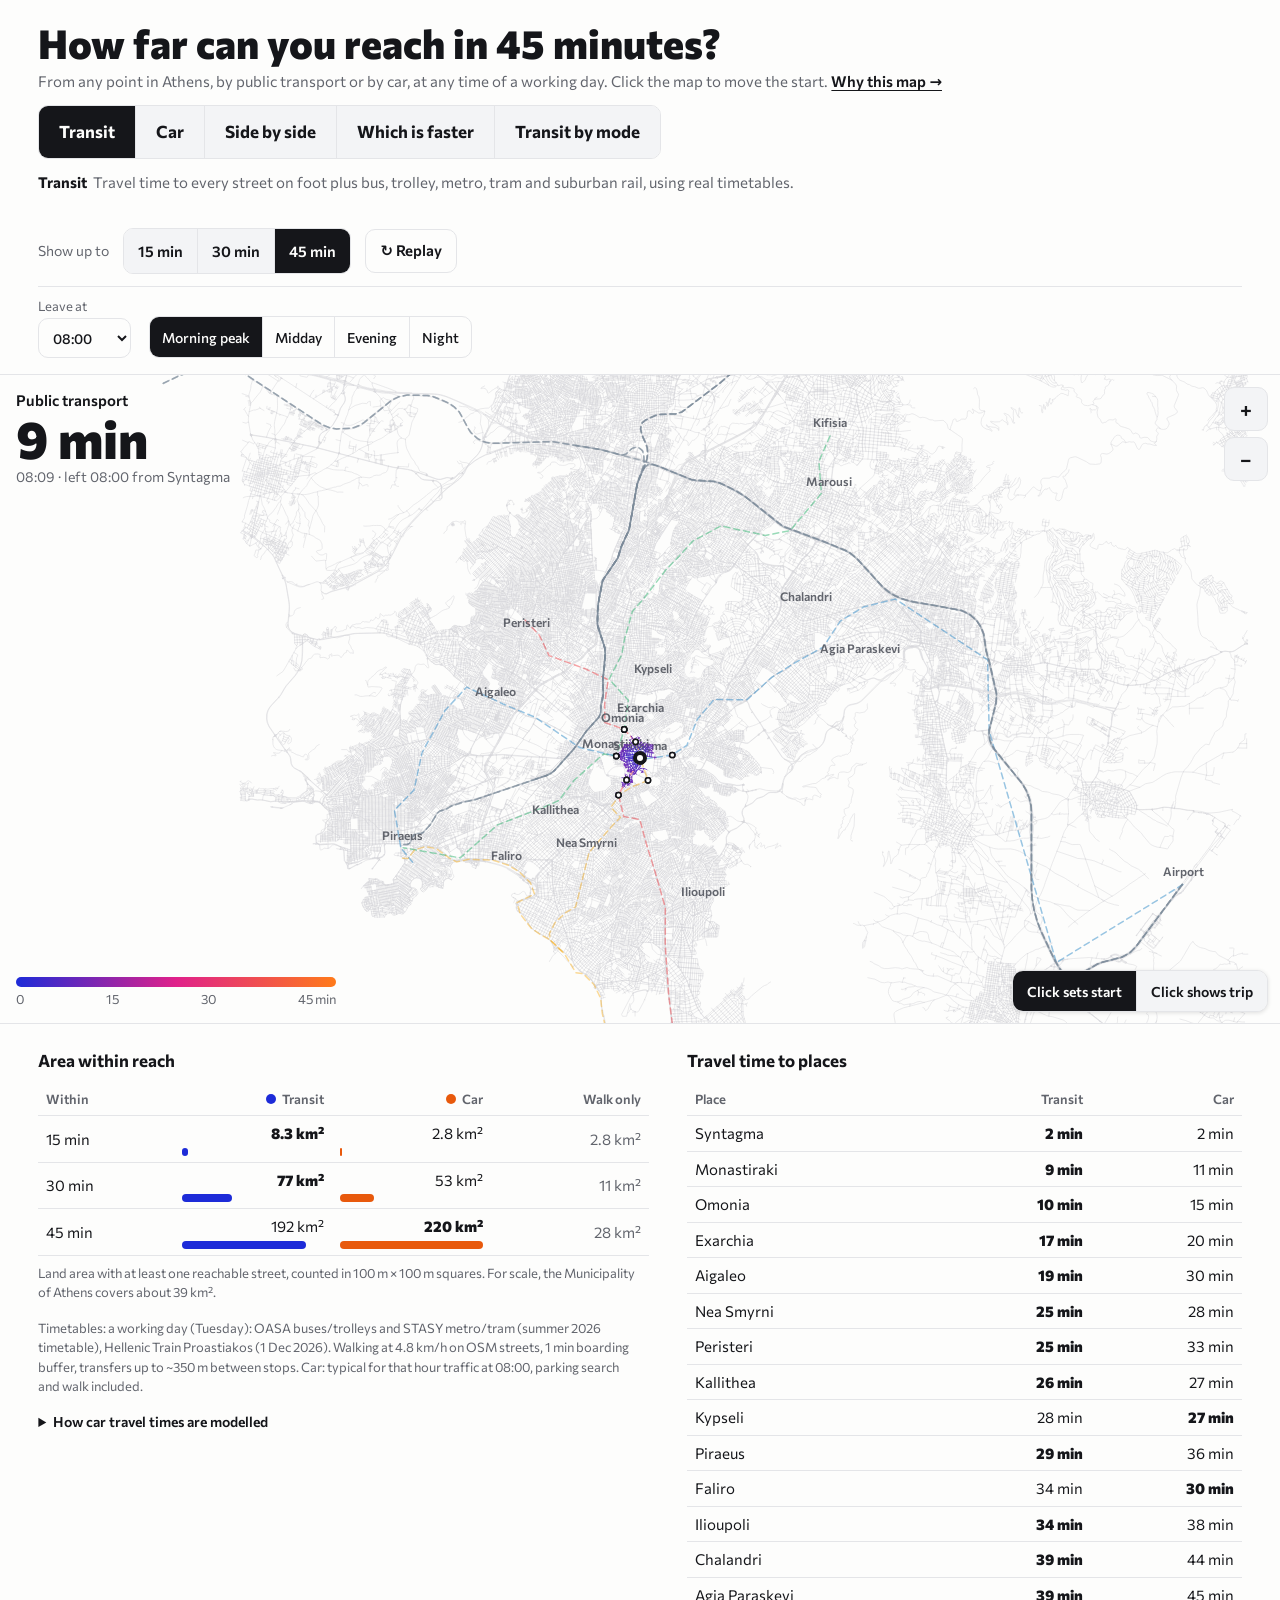
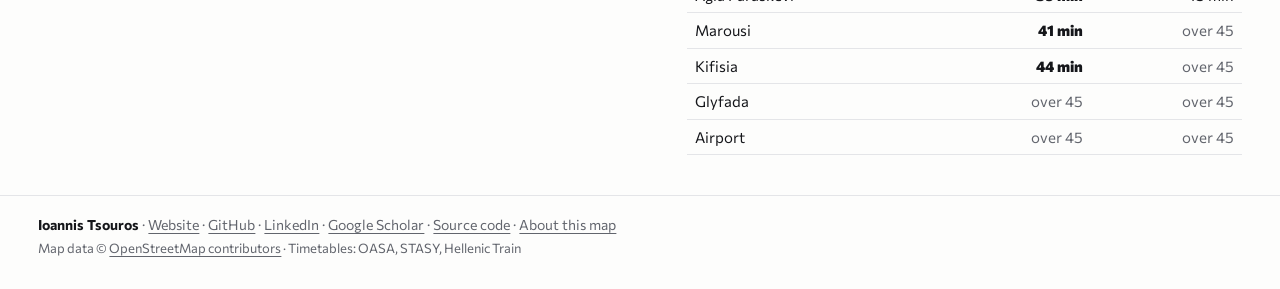
==== commit 4677070e: "Add SEO and social previews - 1200x630 preview image (og.jpg) rendered from the page's poster mode; " ====
--- a/site/index.html
+++ b/site/index.html
@@ -12,10 +12,23 @@
 <meta property="og:description" content="How far can you get in 15, 30 or 45 minutes from any point in Athens? Street-by-street travel times by public transport and by car, to show where transit serves the city well, where it falls short, and what traffic costs.">
 <meta property="og:locale" content="en_GB">
 <meta property="og:site_name" content="Athens transit reach">
-<meta name="twitter:card" content="summary">
+<meta name="twitter:card" content="summary_large_image">
 <meta name="twitter:title" content="How far can you reach in 45 minutes? Athens by public transport and by car">
 <meta name="twitter:description" content="How far can you get in 15, 30 or 45 minutes from any point in Athens? Street-by-street travel times by public transport and by car, to show where transit serves the city well, where it falls short, and what traffic costs.">
 <link rel="author" href="https://www.jtsouros.site/">
+<meta name="theme-color" content="#fdfdfc" media="(prefers-color-scheme: light)">
+<meta name="theme-color" content="#0f1115" media="(prefers-color-scheme: dark)">
+<meta name="robots" content="index,follow">
+<link rel="icon" href="favicon.svg" type="image/svg+xml">
+<link rel="apple-touch-icon" href="apple-touch-icon.png">
+<meta property="og:image" content="https://athens-transit-reach.vercel.app/og.jpg">
+<meta property="og:image:type" content="image/jpeg">
+<meta property="og:image:width" content="1200">
+<meta property="og:image:height" content="630">
+<meta property="og:image:alt" content="Map of Athens: streets coloured by public transport travel time from Syntagma, up to 45 minutes">
+<meta name="twitter:image" content="https://athens-transit-reach.vercel.app/og.jpg">
+<meta name="twitter:image:alt" content="Map of Athens: streets coloured by public transport travel time from Syntagma, up to 45 minutes">
+<script type="application/ld+json">{"@context": "https://schema.org", "@type": "WebApplication", "name": "Athens transit reach", "url": "https://athens-transit-reach.vercel.app/", "description": "Street-by-street map of how far you can get in 15, 30 or 45 minutes from any point in Athens by public transport (bus, trolley, metro, tram, suburban rail) and by car, at any time of a working day.", "applicationCategory": "Reference", "operatingSystem": "Any", "browserRequirements": "Requires JavaScript", "inLanguage": "en", "isAccessibleForFree": true, "image": "https://athens-transit-reach.vercel.app/og.jpg", "keywords": "Athens, public transport, accessibility, isochrones, traffic congestion, night buses, transport equity", "spatialCoverage": {"@type": "Place", "name": "Athens, Attica, Greece", "geo": {"@type": "GeoCoordinates", "latitude": 37.9755, "longitude": 23.7348}}, "author": {"@type": "Person", "name": "Ioannis Tsouros", "url": "https://www.jtsouros.site/", "jobTitle": "Transportation researcher", "affiliation": {"@type": "Organization", "name": "MobyX"}, "sameAs": ["https://github.com/acesonic7", "https://www.linkedin.com/in/ioannis-tsouros-ba582243", "https://scholar.google.com/citations?user=nahTqW0AAAAJ"]}, "creator": {"@type": "Person", "name": "Ioannis Tsouros", "url": "https://www.jtsouros.site/", "jobTitle": "Transportation researcher", "affiliation": {"@type": "Organization", "name": "MobyX"}, "sameAs": ["https://github.com/acesonic7", "https://www.linkedin.com/in/ioannis-tsouros-ba582243", "https://scholar.google.com/citations?user=nahTqW0AAAAJ"]}, "license": "https://opendatacommons.org/licenses/odbl/1-0/", "codeRepository": "https://github.com/acesonic7/AthensPTComparisonMaps"}</script>
 <link rel="canonical" href="https://athens-transit-reach.vercel.app/">
 <meta property="og:url" content="https://athens-transit-reach.vercel.app/">
 <link rel="preconnect" href="https://fonts.googleapis.com">
@@ -107,6 +120,15 @@
 .foot{padding:18px max(3vw,16px) 26px;border-top:1px solid var(--line);font-size:14px;color:var(--mute)}
 .foot p{margin:0 0 4px}.foot b{color:var(--ink)}.foot a{color:inherit;text-underline-offset:3px}.foot a:hover{color:var(--ink)}
 .foot .small{font-size:13px}
+/* poster mode (?poster): a 1200×630 still used as the social preview image */
+body.poster header,body.poster .below,body.poster #trip,body.poster .foot,body.poster .mapctl,body.poster .zoom,body.poster .clock{display:none}
+body.poster .maps{border:0}body.poster .pane{height:100vh;min-height:0}
+.pcard{position:absolute;left:44px;top:44px;width:430px;z-index:3;background:var(--bg);padding:26px 28px 24px;border-radius:16px;box-shadow:0 2px 18px rgb(0 0 0/.12)}
+.pcard h1{font-size:46px;line-height:1.02;margin:0 0 12px}
+.pcard p{margin:0 0 14px;font-size:19px;line-height:1.35;color:var(--mute)}
+.pcard .ramp{height:12px;border-radius:6px}.pcard .ticks{font-size:15px;color:var(--mute)}
+.pcard .url{margin:16px 0 0;font-weight:700;color:var(--ink);font-size:17px}
+body.poster .legend{display:none}
 @media(max-width:900px){.maps.two{grid-template-columns:minmax(0,1fr)}.maps.two .pane{height:52vh;min-height:340px}.maps.two .pane+.pane{border-left:0;border-top:1px solid var(--line)}}
 @media(max-width:700px){.below{grid-template-columns:minmax(0,1fr)}.seg.big button{font-size:15px;padding:0 13px;min-height:48px}.mapctl{left:12px;right:auto;bottom:auto;top:112px}.legend{width:calc(100% - 32px)}}
 </style>
@@ -403,7 +425,7 @@
   }}
 function redraw(){panes.forEach(p => {p.drawBase(); p.reset(); p.frame(anim.t)})}
 function play(){cancelAnimationFrame(anim.raf); panes.forEach(p=>p.reset());
-  if (matchMedia('(prefers-reduced-motion: reduce)').matches){anim.t=budget*60; panes.forEach(p=>p.frame(anim.t)); return}
+  if (POSTER || matchMedia('(prefers-reduced-motion: reduce)').matches){anim.t=budget*60; panes.forEach(p=>p.frame(anim.t)); return}
   anim.start = performance.now();
   const step = now => {anim.t = (now-anim.start)/SIM_MIN_MS*60; panes.forEach(p=>p.frame(anim.t)); if (anim.t < budget*60) anim.raf = requestAnimationFrame(step)};
   anim.raf = requestAnimationFrame(step);
@@ -555,9 +577,15 @@
 matchMedia('(prefers-color-scheme: dark)').addEventListener('change', () => net && redraw());
 new MutationObserver(() => net && redraw()).observe(document.documentElement, {attributes:true, attributeFilter:['data-theme']});
 
+const POSTER = new URLSearchParams(location.search).has('poster');
+if (POSTER){document.body.classList.add('poster');
+  const c=document.createElement('div'); c.className='pcard';
+  c.innerHTML='<h1>How far can you reach in 45 minutes?</h1><p>Athens by public transport, street by street. Compared with the car, at any hour of a working day.</p><div class="ramp"></div><div class="ticks"><span>0</span><span>15</span><span>30</span><span>45 min</span></div><p class="url">athens-transit-reach.vercel.app</p>';
+  document.querySelector('.mapwrap').append(c)}
 load().then(() => {
   syncPresets(); masks(); layout();
   const p = panes[0]; view.s = Math.min(p.W/26000, p.H/22000);
+  if (POSTER){view.s = p.H/19000; view.cx = -7800; view.cy = 2600}
   run();
 }).catch(err => {$('status').textContent = 'Could not load the network data: ' + err.message});
 }
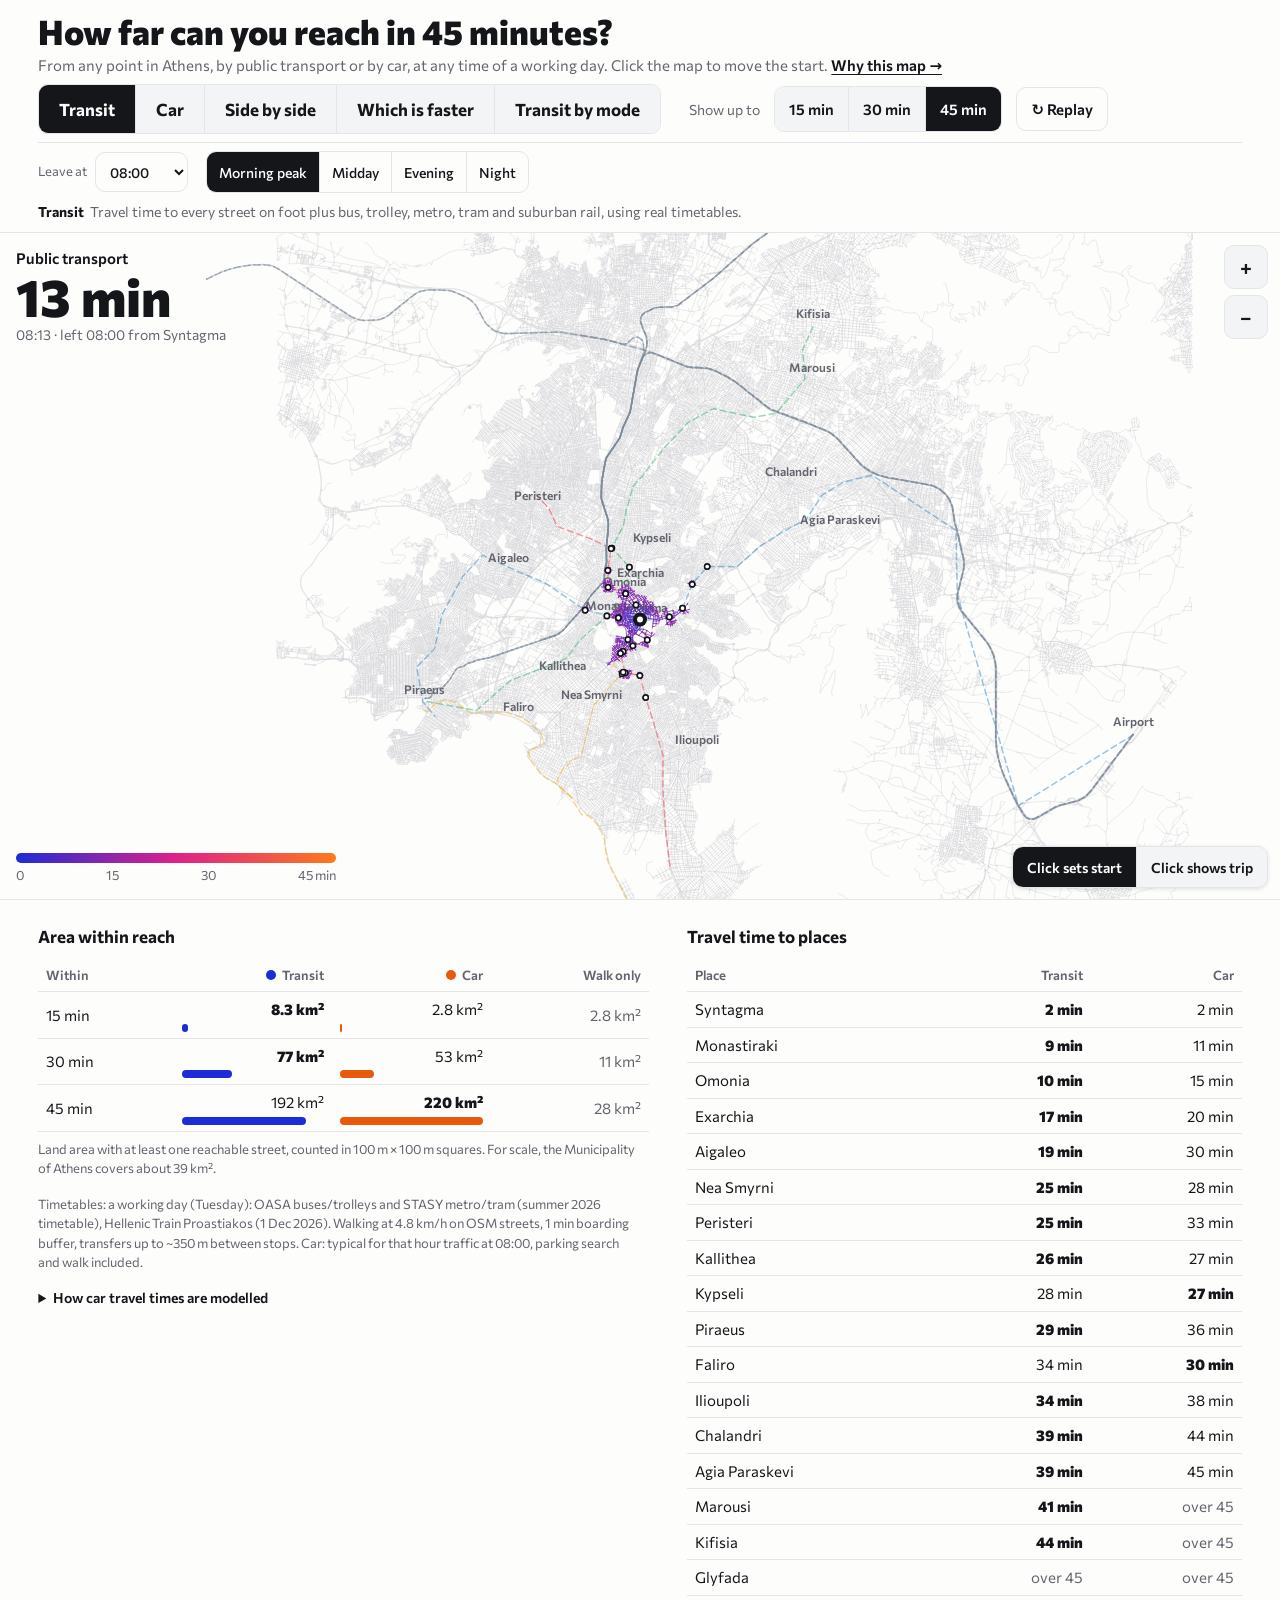
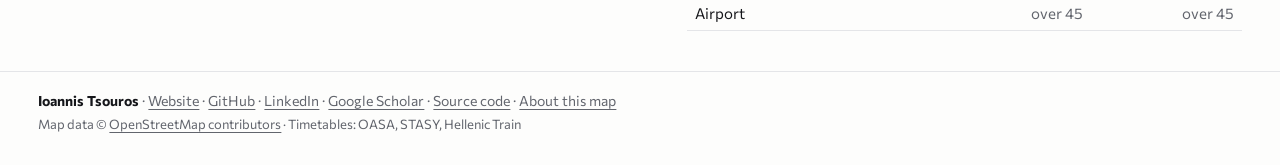
==== commit 2e6d0b08: "Fit the whole map on screen at first load Group the view and time-budget controls on one row, put op" ====
--- a/site/index.html
+++ b/site/index.html
@@ -44,9 +44,9 @@
 :root[data-theme=light]{color-scheme:light}:root[data-theme=dark]{color-scheme:dark}
 *{box-sizing:border-box;min-width:0}
 body{margin:0;background:var(--bg);color:var(--ink);font:16px/1.5 Commissioner,system-ui,sans-serif;overflow-x:clip}
-header{padding:22px max(3vw,16px) 16px;display:grid;gap:12px}
-h1{font-size:clamp(26px,3.4vw,40px);line-height:1.05;margin:0;font-weight:800;text-wrap:balance}
-.sub{color:var(--mute);margin:6px 0 0;font-size:15px}
+header{padding:14px max(3vw,16px) 10px;display:grid;gap:8px}
+h1{font-size:clamp(24px,2.8vw,34px);line-height:1.05;margin:0;font-weight:800;text-wrap:balance}
+.sub{color:var(--mute);margin:4px 0 0;font-size:15px}
 .why{color:var(--ink);font-weight:600;white-space:nowrap;text-underline-offset:3px}
 .ctl{display:flex;flex-wrap:wrap;gap:10px;align-items:center}
 .seg{display:flex;border:1px solid var(--line);border-radius:10px;overflow:hidden;flex-wrap:wrap}
@@ -55,26 +55,27 @@
 button[aria-pressed=true]{background:var(--ink);color:var(--bg)}
 button:focus-visible,select:focus-visible{outline:3px solid var(--c0);outline-offset:2px}
 /* tier 1: what you look at */
-.seg.big{justify-self:start}.seg.big button{min-height:52px;font-size:17px;font-weight:700;padding:0 20px}
+.seg.big{justify-self:start}.seg.big button{min-height:48px;font-size:17px;font-weight:700;padding:0 20px}
 /* tier 2: animation */
 .row{display:flex;flex-wrap:wrap;gap:10px 14px;align-items:center}
+.top{display:flex;flex-wrap:wrap;gap:10px 28px;align-items:center}
 .lab{font-size:14px;color:var(--mute)}
 .ghost{background:transparent}
 /* tier 3: assumptions */
-.opts{display:flex;flex-wrap:wrap;gap:10px 18px;align-items:end;padding-top:10px;border-top:1px solid var(--line)}
-.opts label{display:grid;gap:2px;font-size:13px;color:var(--mute)}
+.opts{display:flex;flex-wrap:wrap;gap:8px 18px;align-items:center;padding-top:8px;border-top:1px solid var(--line)}
+.opts label{display:flex;gap:8px;align-items:center;font-size:13px;color:var(--mute)}
 .opts label[hidden]{display:none}
 .presets button{min-height:40px;font-size:14px;font-weight:500;background:transparent;padding:0 12px}
 .presets button[aria-pressed=true]{background:var(--ink);color:var(--bg)}
 .opts select{min-height:40px;font-size:14px;font-weight:500;background:transparent;padding:0 10px}
-.hint{margin:0;min-height:3em;font-size:15px;color:var(--mute);max-width:80ch}
+.hint{margin:0;min-height:1.5em;font-size:14px;color:var(--mute);max-width:80ch}
 .hint b{color:var(--ink);font-weight:700;margin-right:6px}
 .mapwrap{position:relative}
 .mapctl{position:absolute;right:12px;bottom:12px;z-index:2;background:var(--bg);border-radius:11px;box-shadow:0 1px 4px rgb(0 0 0/.12)}
 .mapctl button{font-size:14px;min-height:40px}
 .maps{display:grid;grid-template-columns:minmax(0,1fr);border-block:1px solid var(--line);touch-action:none;cursor:crosshair}
 .maps.two{grid-template-columns:repeat(2,minmax(0,1fr))}
-.pane{position:relative;height:min(72vh,800px);min-height:420px}
+.pane{position:relative;height:calc(100svh - var(--hdr,380px) - 2px);min-height:360px}
 .maps.two .pane+.pane{border-left:1px solid var(--line)}
 .pane canvas{position:absolute;inset:0;width:100%;height:100%}
 .clock{position:absolute;left:16px;top:14px;pointer-events:none}
@@ -130,25 +131,36 @@
 .pcard .url{margin:16px 0 0;font-weight:700;color:var(--ink);font-size:17px}
 body.poster .legend{display:none}
 @media(max-width:900px){.maps.two{grid-template-columns:minmax(0,1fr)}.maps.two .pane{height:52vh;min-height:340px}.maps.two .pane+.pane{border-left:0;border-top:1px solid var(--line)}}
-@media(max-width:700px){.below{grid-template-columns:minmax(0,1fr)}.seg.big button{font-size:15px;padding:0 13px;min-height:48px}.mapctl{left:12px;right:auto;bottom:auto;top:112px}.legend{width:calc(100% - 32px)}}
+@media(max-width:700px){.below{grid-template-columns:minmax(0,1fr)}.legend{width:calc(100% - 32px)}
+  header{padding:10px 12px 8px;gap:8px}h1{font-size:22px}.sub{font-size:13px;margin-top:2px}.sub .desc{display:none}
+  .top,.opts{gap:8px 10px}
+  .seg.big,.presets{flex-wrap:nowrap;overflow-x:auto;scrollbar-width:none;max-width:100%}
+  .seg.big button,.presets button{white-space:nowrap;flex:none}
+  .seg.big button{font-size:14px;padding:0 12px;min-height:42px}
+  .row{gap:8px}.row .lab{display:none}.row button,.opts select{min-height:38px;font-size:14px;padding:0 10px}
+  .presets button{min-height:36px;font-size:13px;padding:0 10px}
+  .opts label{gap:6px}
+  .hint{font-size:13px;min-height:0;display:-webkit-box;-webkit-line-clamp:2;-webkit-box-orient:vertical;overflow:hidden}
+  .mapctl{left:12px;right:auto;bottom:62px}.mapctl button{min-height:36px;font-size:13px}}
 </style>
 </head>
 <body>
 <header>
   <div>
     <h1 id="title">How far can you reach in 45 minutes?</h1>
-    <p class="sub">From any point in Athens, by public transport or by car, at any time of a working day. Click the map to move the start. <a href="about.html" class="why">Why this map →</a></p>
-  </div>
+    <p class="sub"><span class="desc">From any point in Athens, by public transport or by car, at any time of a working day. Click the map to move the start. </span><a href="about.html" class="why">Why this map →</a></p>
+  </div>
+  <div class="top">
   <div class="seg big" role="group" aria-label="Map view">
     <button data-v="pt" aria-pressed="true" data-hint="Travel time to every street on foot plus bus, trolley, metro, tram and suburban rail, using real timetables.">Transit</button><button data-v="car" data-hint="Travel time by car in modelled traffic. Faint streets: the car drives past. Solid: you have parked and walked there.">Car</button><button data-v="both" data-hint="Transit and car maps next to each other. Pan and zoom move both.">Side by side</button><button data-v="diff" data-hint="Blue streets: transit gets there first. Orange: the car does. Grey: about the same.">Which is faster</button><button data-v="mode" data-hint="Public transport only: each street coloured by the bus, trolley, metro, tram or train you spend longest on to reach it.">Transit by mode</button>
   </div>
-  <p class="hint" id="hint" aria-live="polite"></p>
   <div class="row">
     <span class="lab">Show up to</span>
     <div class="seg" role="group" aria-label="Time budget">
       <button data-b="15" data-hint="Stop the spread at 15 minutes.">15 min</button><button data-b="30" data-hint="Stop the spread at 30 minutes.">30 min</button><button data-b="45" aria-pressed="true" data-hint="Stop the spread at 45 minutes.">45 min</button>
     </div>
     <button id="play" class="ghost" data-hint="Play the spread again from minute zero.">↻ Replay</button>
+  </div>
   </div>
   <div class="opts">
     <label data-hint="When you set off, from 05:00 to 04:45 the following night. Changes which buses and trains you can catch and how busy the roads are.">Leave at<select id="dep"></select></label>
@@ -158,6 +170,7 @@
     <label data-car data-hint="Typical: usual weekday traffic for that hour. Free-flowing: empty roads. Bad day: heavier than usual.">Traffic<select id="traffic"><option value="typ" selected>Typical for that hour</option><option value="free">Free-flowing</option><option value="heavy">Bad day</option></select></label>
     <label data-car data-hint="Include: find a space near where you stop, then walk to the door. Ignore: the car stops right at the destination.">Car parking<select id="park"><option value="1" selected>Include search + walk</option><option value="0">Ignore (door to door)</option></select></label>
   </div>
+  <p class="hint" id="hint" aria-live="polite"></p>
 </header>
 <div class="mapwrap">
   <div class="maps" id="maps"><div class="status" id="status" style="position:relative;height:60vh">Loading streets and timetables…</div></div>
@@ -573,6 +586,7 @@
 // traffic and parking only matter when a car map is on screen
 function carOpts(){const on = ['car','both','diff'].includes(viewMode); document.querySelectorAll('[data-car]').forEach(l => l.hidden = !on)}
 carOpts();
+new ResizeObserver(() => document.documentElement.style.setProperty('--hdr', document.querySelector('header').offsetHeight+'px')).observe(document.querySelector('header'));
 const ro = new ResizeObserver(() => {if(!net||!panes.length)return; panes.forEach(p=>p.resize()); redraw()}); ro.observe($('maps'));
 matchMedia('(prefers-color-scheme: dark)').addEventListener('change', () => net && redraw());
 new MutationObserver(() => net && redraw()).observe(document.documentElement, {attributes:true, attributeFilter:['data-theme']});
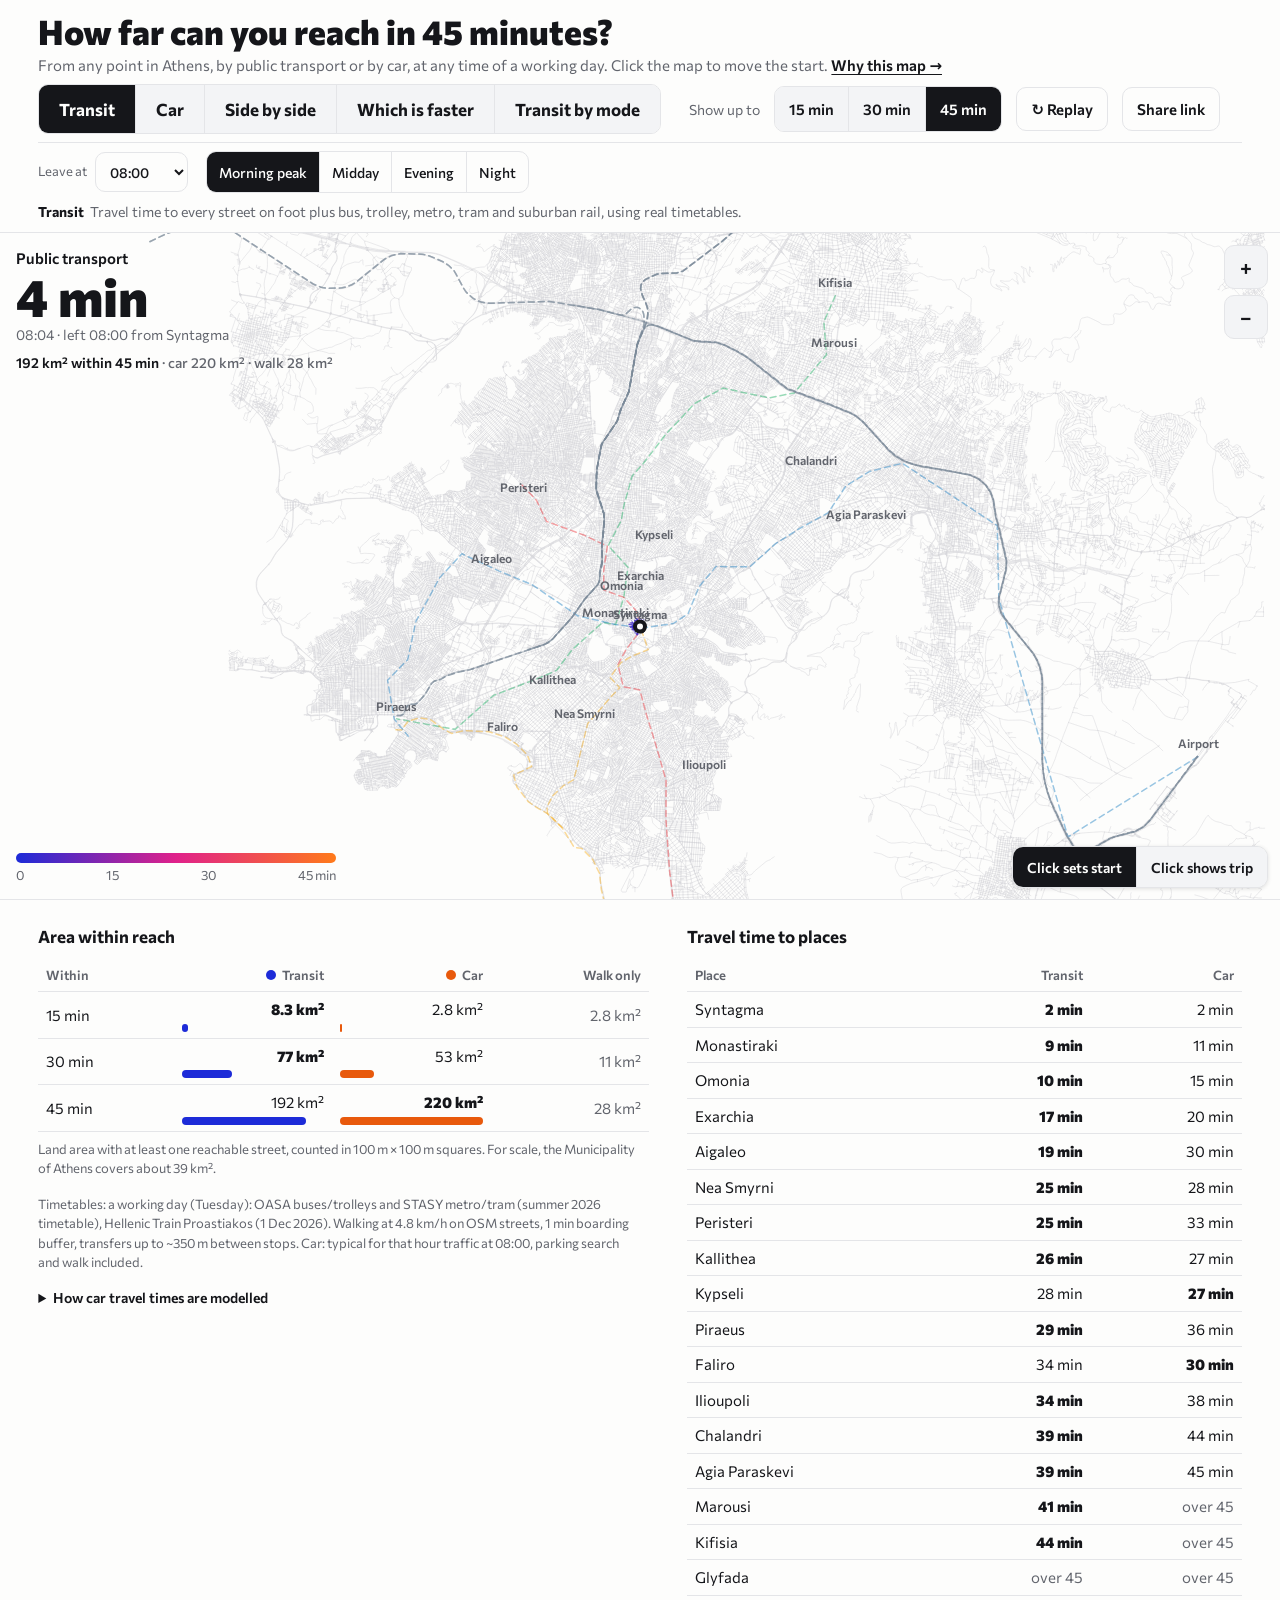
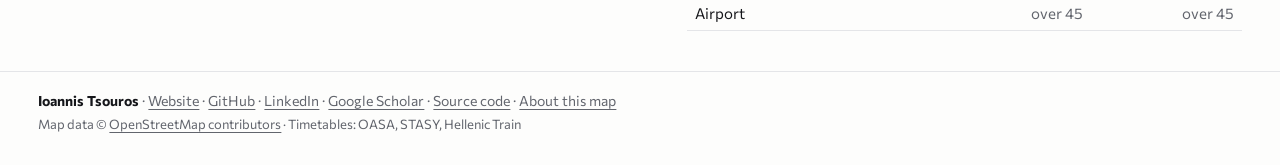
==== commit e7196e8d: "Add share links and an area line on each map; clear trip on new start Keep the start point, departur" ====
--- a/site/index.html
+++ b/site/index.html
@@ -82,6 +82,7 @@
 .clock em{display:block;font-style:normal;font-weight:600;font-size:15px}
 .clock b{display:block;font-size:clamp(30px,4.5vw,52px);line-height:1;font-weight:800;font-variant-numeric:tabular-nums}
 .clock span{color:var(--mute);font-size:14px}
+.clock .reach{display:block;margin-top:6px;font-size:14px;color:var(--ink);font-weight:600}.clock .reach i{font-style:normal;color:var(--mute);font-weight:500}
 .legend{position:absolute;left:16px;bottom:14px;width:min(320px,62%);pointer-events:none;font-size:13px;color:var(--mute)}
 .ramp{height:10px;border-radius:5px;background:linear-gradient(90deg,var(--c0),var(--c1),var(--c2))}
 .ramp.div{background:linear-gradient(90deg,#1d2bd8,#7d8ce8,#b3aca6,#f6a26b,#e8590c)}
@@ -137,7 +138,7 @@
   .seg.big,.presets{flex-wrap:nowrap;overflow-x:auto;scrollbar-width:none;max-width:100%}
   .seg.big button,.presets button{white-space:nowrap;flex:none}
   .seg.big button{font-size:14px;padding:0 12px;min-height:42px}
-  .row{gap:8px}.row .lab{display:none}.row button,.opts select{min-height:38px;font-size:14px;padding:0 10px}
+  .row{gap:8px}.row .lab,.row .t{display:none}.row button,.opts select{min-height:38px;font-size:14px;padding:0 9px}
   .presets button{min-height:36px;font-size:13px;padding:0 10px}
   .opts label{gap:6px}
   .hint{font-size:13px;min-height:0;display:-webkit-box;-webkit-line-clamp:2;-webkit-box-orient:vertical;overflow:hidden}
@@ -159,7 +160,7 @@
     <div class="seg" role="group" aria-label="Time budget">
       <button data-b="15" data-hint="Stop the spread at 15 minutes.">15 min</button><button data-b="30" data-hint="Stop the spread at 30 minutes.">30 min</button><button data-b="45" aria-pressed="true" data-hint="Stop the spread at 45 minutes.">45 min</button>
     </div>
-    <button id="play" class="ghost" data-hint="Play the spread again from minute zero.">↻ Replay</button>
+    <button id="play" class="ghost" data-hint="Play the spread again from minute zero." aria-label="Replay">↻<span class="t"> Replay</span></button><button id="share" class="ghost" data-hint="Copy a link to this exact map: start point, time, view and any trip you opened.">Share<span class="t"> link</span></button>
   </div>
   </div>
   <div class="opts">
@@ -348,10 +349,10 @@
     const legend = kind==='mode' ? `<div class="chips">${MODES.map(([n,c])=>`<span><span class="dot" style="background:${c}"></span>${n}</span>`).join('')}</div><div class="lnote">Public transport: vehicle you spend longest on</div>`
       : `<div class="ramp ${kind==='diff'?'div':''}"></div><div class="ticks">${kind==='diff'?'<span>Transit 10+ min faster</span><span>same</span><span>Car 10+ min faster</span>':'<span>0</span><span>15</span><span>30</span><span>45 min</span>'}</div>`
         + (kind==='car' ? '<div class="lnote" data-park>Faint: car driving past · Solid: parked and arrived</div>' : '');
-    this.el.innerHTML = `<canvas></canvas><canvas></canvas><canvas></canvas><canvas></canvas><div class="clock"><em></em><b>0 min</b><span></span></div><div class="legend">${legend}</div>`;
+    this.el.innerHTML = `<canvas></canvas><canvas></canvas><canvas></canvas><canvas></canvas><div class="clock"><em></em><b>0 min</b><span></span><span class="reach"></span></div><div class="legend">${legend}</div>`;
     [this.base, this.ghost, this.done, this.front] = [...this.el.querySelectorAll('canvas')].map(c => ({c, x:c.getContext('2d')}));
     this.el.querySelector('em').textContent = {pt:'Public transport', car:'Car', diff:'Which is faster', mode:'Public transport · main vehicle used'}[kind];
-    this.clk = this.el.querySelector('b'); this.clk2 = this.el.querySelector('span');
+    this.clk = this.el.querySelector('b'); this.clk2 = this.el.querySelector('span'); this.reach = this.el.querySelector('.reach');
   }
   resize(){const r=this.el.getBoundingClientRect(); this.W=r.width; this.H=r.height; const D=Math.min(2,devicePixelRatio||1);
     for (const l of [this.base,this.ghost,this.done,this.front]){l.c.width=this.W*D;l.c.height=this.H*D;l.x.setTransform(D,0,0,D,0,0)}}
@@ -416,6 +417,7 @@
     if (trip) this.drawTrip(f);
     const x=this.X(origin.x), y=this.Y(origin.y); f.fillStyle=css('--ink'); f.beginPath(); f.arc(x,y,7,0,7); f.fill(); f.fillStyle=css('--bg'); f.beginPath(); f.arc(x,y,3,0,7); f.fill();
     this.clk.textContent = Math.floor(lim/60) + ' min'; this.clk2.textContent = hm(dep + lim) + ' · left ' + hm(dep) + ' from ' + origin.label;
+    this.reach.innerHTML = reachLine(this.kind);
   }
 }
 let panes = [];
@@ -448,6 +450,8 @@
 const MODES = [['Bus','#2f6fde'],['Trolley','#d49a00'],['Metro','#d62828'],['Tram','#12a37a'],['Suburban rail','#7b4fb3'],['Walk only','#9aa0a6']];
 const MODE_PAL = MODES.map(m=>m[1]);
 let dest = null, clickMode = 'start', trip = null;
+// a new start point makes the old trip meaningless: drop its cards, its route on the map and its place in the link
+function clearTrip(){dest = null; trip = null; $('trip').hidden = true}
 function chain(T, n){const edges=[]; let len=0, g=0; while (T.pe[n] >= 0 && g++ < 1e5){const e=T.pe[n]; edges.push(e); len+=net.len[e]; n = net.u[e]===n ? net.v[e] : net.u[e]} return {edges, len}}
 const stopName = s => meta.stopNames[s] || 'stop';
 function ptTrip(d){
@@ -518,8 +522,16 @@
 function near(T, m, mask){let best=Infinity; const xy=net.xy;
   for (let i=0;i<net.N;i++){if(!mask[i]||T[i]===Infinity)continue; const d=Math.hypot(xy[2*i]-m.x, xy[2*i+1]-m.y); if (d<250) best=Math.min(best, T[i]+d/WALK)}
   return best}
+// headline under each map's clock: area within the chosen budget, with the other mode for comparison
+function reachLine(kind){const r = res && res.area && res.area.find(r=>r.b===budget); if (!r) return '';
+  const f = v => (v<10 ? v.toFixed(1) : Math.round(v).toLocaleString('en')) + ' km²';
+  const pt = `transit ${f(r.p)}`, car = `car ${f(r.c)}`;
+  if (kind==='car') return `${f(r.c)} within ${budget} min <i>· ${pt}</i>`;
+  if (kind==='diff') return `Within ${budget} min: ${pt} <i>· ${car}</i>`;
+  return `${f(r.p)} within ${budget} min <i>· ${car} · walk ${f(r.w)}</i>`}
 function stats(){
   const rows=[15,30,45].map(b=>({b, p:area(res.pt.T,b*60,1), c:res.C.park?area(res.car.T,b*60,1):area(res.car.T,b*60,6,res.car.w), w:area(res.walk,b*60,1)}));
+  res.area = rows;
   const mx=Math.max(...rows.map(r=>Math.max(r.p,r.c)),1), f=v=>(v<10?v.toFixed(1):Math.round(v).toLocaleString('en'))+' km²';
   $('bands').innerHTML=`<tr><th>Within</th><th><span class="dot" style="background:var(--c0)"></span>Transit</th><th><span class="dot" style="background:var(--car)"></span>Car</th><th>Walk only</th></tr>`+
     rows.map(r=>`<tr><td>${r.b} min</td><td class="${r.p>=r.c?'win':''}">${f(r.p)}<div class="bar" style="width:${r.p/mx*100}%;background:var(--c0)"></div></td><td class="${r.c>r.p?'win':''}">${f(r.c)}<div class="bar" style="width:${r.c/mx*100}%;background:var(--car)"></div></td><td class="no">${f(r.w)}</td></tr>`).join('');
@@ -539,7 +551,7 @@
   res = {P, C, pt: edgeTimes(P.T, 1, e=>net.len[e]/WALK), walk: P.walkOnly, mult,
     car: C.park ? edgeTimes(C.T, 1, e=>net.len[e]/WALK) : edgeTimes(C.T, 6, carW), drive: edgeTimes(C.drive, 6, carW)};
   res.best = edgeTimes(best, 7, e=>Math.min(net.len[e]/WALK, carW(e)));
-  stats(); feed(); if (dest) showTrip(); redraw(); play();
+  stats(); feed(); if (dest) showTrip(); redraw(); play(); saveLink();
 }
 
 // ---------- interaction ----------
@@ -554,18 +566,51 @@
 const up = ev => {const was=ptrs.has(ev.pointerId); ptrs.delete(ev.pointerId); if(!was||!drag)return;
   if (!moved && ptrs.size===0 && ev.type==='pointerup'){const p=drag.pane, r=p.el.getBoundingClientRect(), px=ev.clientX-r.left, py=ev.clientY-r.top;
     const pick={x:view.cx+(px-p.W/2)/view.s, y:view.cy-(py-p.H/2)/view.s};
-    if (clickMode==='trip'){dest=pick; showTrip(); panes.forEach(q=>q.frame(anim.t))} else {origin={...pick, label:'your pin'}; run()}}
+    if (clickMode==='trip'){dest=pick; showTrip(); saveLink(); panes.forEach(q=>q.frame(anim.t))} else {origin={...pick, label:pinLabel(pick)}; clearTrip(); run()}}
   if (ptrs.size===0) drag=null};
 $('maps').addEventListener('pointerup', up); $('maps').addEventListener('pointercancel', up);
 $('maps').addEventListener('wheel', ev => {ev.preventDefault(); const p=paneAt(ev), r=p.el.getBoundingClientRect(); zoomAt(Math.exp(-ev.deltaY*0.0015), ev.clientX-r.left, ev.clientY-r.top, p)}, {passive:false});
 function zoomAt(f, px, py, p){const wx=view.cx+(px-p.W/2)/view.s, wy=view.cy-(py-p.H/2)/view.s; view.s=Math.max(0.005,Math.min(2,view.s*f));
   view.cx=wx-(px-p.W/2)/view.s; view.cy=wy+(py-p.H/2)/view.s; schedule()}
+// name a pin after the nearest named place, if one is close
+function pinLabel(o){let best=null, bd=3000; for (const m of meta.marks){const d=Math.hypot(m.x-o.x, m.y-o.y); if (d<bd){bd=d; best=m}}
+  return best ? (bd < 300 ? best.name : 'near ' + best.name) : 'your pin'}
+// ---------- shareable links: start, departure, view, budget, car options and trip destination live in the URL ----------
+const DEF = {dep:8*3600, budget:45, view:'pt', traffic:'typ', park:'1'};
+const hhmm = t => hm(t).replace(':','');
+function linkState(){const q = new URLSearchParams();
+  if (origin.x || origin.y) q.set('from', Math.round(origin.x)+','+Math.round(origin.y));
+  if (dep !== DEF.dep) q.set('at', hhmm(dep));
+  if (viewMode !== DEF.view) q.set('view', viewMode);
+  if (budget !== DEF.budget) q.set('min', budget);
+  if ($('traffic').value !== DEF.traffic) q.set('traffic', $('traffic').value);
+  if ($('park').value !== DEF.park) q.set('park', 'no');
+  if (dest) q.set('to', Math.round(dest.x)+','+Math.round(dest.y));
+  return q}
+function saveLink(){if (POSTER) return; const q = linkState().toString().replace(/%2C/g, ','); history.replaceState(null, '', location.pathname + (q ? '?' + q : ''))}
+function readLink(){const q = new URLSearchParams(location.search), xy = v => {const m = /^(-?\d+),(-?\d+)$/.exec(v || ''); return m ? {x:+m[1], y:+m[2]} : null};
+  const o = xy(q.get('from')); if (o) origin = {...o, label:pinLabel(o)};
+  const a = /^(\d\d)(\d\d)$/.exec(q.get('at') || '');
+  if (a){let t = (+a[1])*3600 + (+a[2])*60; if (t < meta.depFirst) t += 24*3600; t -= t % 900; if (t >= meta.depFirst && t <= meta.depLast){dep = t; $('dep').value = t}}
+  const v = q.get('view'); if (['pt','car','both','diff','mode'].includes(v)) viewMode = v;
+  const b = +q.get('min'); if ([15,30,45].includes(b)) budget = b;
+  if (['free','heavy'].includes(q.get('traffic'))) $('traffic').value = q.get('traffic');
+  if (q.get('park') === 'no') $('park').value = '0';
+  const d = xy(q.get('to')); if (d) dest = d;
+  document.querySelectorAll('[data-v]').forEach(x => x.setAttribute('aria-pressed', x.dataset.v === viewMode));
+  document.querySelectorAll('[data-b]').forEach(x => x.setAttribute('aria-pressed', +x.dataset.b === budget));
+  showHint(); carOpts()}
+$('share').addEventListener('click', async () => {saveLink(); const url = location.href, btn = $('share'), was = btn.innerHTML;
+  try {
+    if (navigator.share && matchMedia('(pointer: coarse)').matches) await navigator.share({title: document.title, url});
+    else {await navigator.clipboard.writeText(url); btn.textContent = '✓ Copied'; setTimeout(() => btn.innerHTML = was, 1800)}
+  } catch (e) {}});
 let pend=0; function schedule(){if(pend)return; pend=requestAnimationFrame(()=>{pend=0; redraw()})}
 const group = (sel, fn) => document.querySelectorAll(sel).forEach(b => b.addEventListener('click', () => {
   document.querySelectorAll(sel).forEach(x=>x.setAttribute('aria-pressed', x===b)); fn(b)}));
-group('[data-b]', b => {budget=+b.dataset.b; play()});
+group('[data-b]', b => {budget=+b.dataset.b; saveLink(); play()});
 group('[data-c]', b => {clickMode=b.dataset.c});
-group('[data-v]', b => {viewMode=b.dataset.v; showHint(); carOpts(); if(net){layout(); play()}});
+group('[data-v]', b => {viewMode=b.dataset.v; showHint(); carOpts(); saveLink(); if(net){layout(); play()}});
 $('dep').addEventListener('change', ev => {dep=+ev.target.value; syncPresets(); run()});
 function syncPresets(){document.querySelectorAll('[data-t]').forEach(b => b.setAttribute('aria-pressed', +b.dataset.t===dep))}
 document.querySelectorAll('[data-t]').forEach(b => b.addEventListener('click', () => {dep=+b.dataset.t; $('dep').value=dep; syncPresets(); run()}));
@@ -597,7 +642,7 @@
   c.innerHTML='<h1>How far can you reach in 45 minutes?</h1><p>Athens by public transport, street by street. Compared with the car, at any hour of a working day.</p><div class="ramp"></div><div class="ticks"><span>0</span><span>15</span><span>30</span><span>45 min</span></div><p class="url">athens-transit-reach.vercel.app</p>';
   document.querySelector('.mapwrap').append(c)}
 load().then(() => {
-  syncPresets(); masks(); layout();
+  if (!POSTER) readLink(); syncPresets(); masks(); layout();
   const p = panes[0]; view.s = Math.min(p.W/26000, p.H/22000);
   if (POSTER){view.s = p.H/19000; view.cx = -7800; view.cy = 2600}
   run();
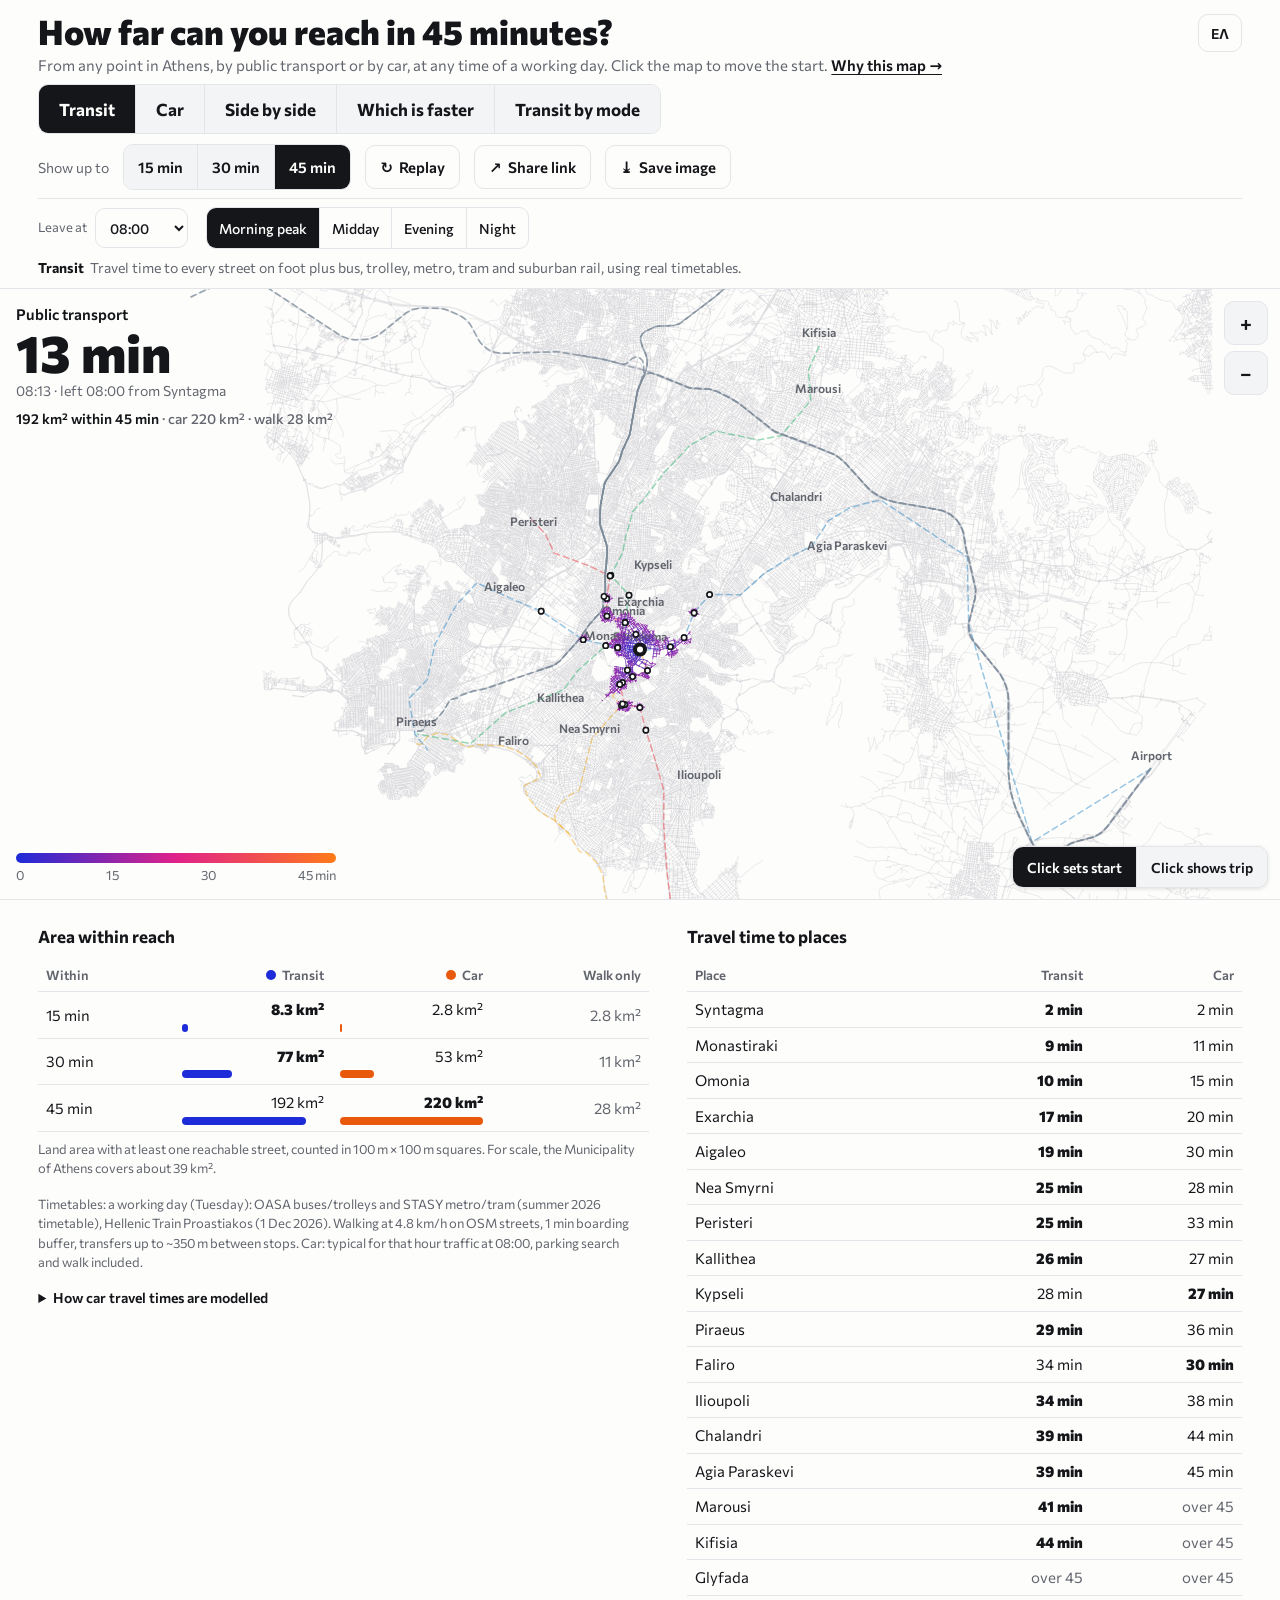
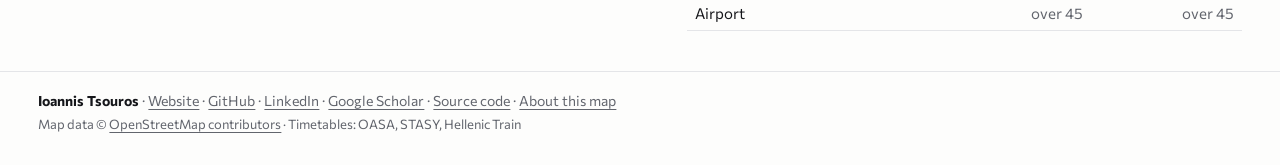
==== commit 4b1d1b8e: "Add a Greek version, a language switch and a Save image button Both pages switch between English and" ====
--- a/site/index.html
+++ b/site/index.html
@@ -29,6 +29,9 @@
 <meta name="twitter:image" content="https://athens-transit-reach.vercel.app/og.jpg">
 <meta name="twitter:image:alt" content="Map of Athens: streets coloured by public transport travel time from Syntagma, up to 45 minutes">
 <script type="application/ld+json">{"@context": "https://schema.org", "@type": "WebApplication", "name": "Athens transit reach", "url": "https://athens-transit-reach.vercel.app/", "description": "Street-by-street map of how far you can get in 15, 30 or 45 minutes from any point in Athens by public transport (bus, trolley, metro, tram, suburban rail) and by car, at any time of a working day.", "applicationCategory": "Reference", "operatingSystem": "Any", "browserRequirements": "Requires JavaScript", "inLanguage": "en", "isAccessibleForFree": true, "image": "https://athens-transit-reach.vercel.app/og.jpg", "keywords": "Athens, public transport, accessibility, isochrones, traffic congestion, night buses, transport equity", "spatialCoverage": {"@type": "Place", "name": "Athens, Attica, Greece", "geo": {"@type": "GeoCoordinates", "latitude": 37.9755, "longitude": 23.7348}}, "author": {"@type": "Person", "name": "Ioannis Tsouros", "url": "https://www.jtsouros.site/", "jobTitle": "Transportation researcher", "affiliation": {"@type": "Organization", "name": "MobyX"}, "sameAs": ["https://github.com/acesonic7", "https://www.linkedin.com/in/ioannis-tsouros-ba582243", "https://scholar.google.com/citations?user=nahTqW0AAAAJ"]}, "creator": {"@type": "Person", "name": "Ioannis Tsouros", "url": "https://www.jtsouros.site/", "jobTitle": "Transportation researcher", "affiliation": {"@type": "Organization", "name": "MobyX"}, "sameAs": ["https://github.com/acesonic7", "https://www.linkedin.com/in/ioannis-tsouros-ba582243", "https://scholar.google.com/citations?user=nahTqW0AAAAJ"]}, "license": "https://opendatacommons.org/licenses/odbl/1-0/", "codeRepository": "https://github.com/acesonic7/AthensPTComparisonMaps"}</script>
+<link rel="alternate" hreflang="en" href="https://athens-transit-reach.vercel.app/">
+<link rel="alternate" hreflang="el" href="https://athens-transit-reach.vercel.app/?lang=el">
+<link rel="alternate" hreflang="x-default" href="https://athens-transit-reach.vercel.app/">
 <link rel="canonical" href="https://athens-transit-reach.vercel.app/">
 <meta property="og:url" content="https://athens-transit-reach.vercel.app/">
 <link rel="preconnect" href="https://fonts.googleapis.com">
@@ -48,6 +51,9 @@
 h1{font-size:clamp(24px,2.8vw,34px);line-height:1.05;margin:0;font-weight:800;text-wrap:balance}
 .sub{color:var(--mute);margin:4px 0 0;font-size:15px}
 .why{color:var(--ink);font-weight:600;white-space:nowrap;text-underline-offset:3px}
+.head{display:flex;justify-content:space-between;align-items:flex-start;gap:16px}
+.lang{min-height:38px;padding:0 12px;font-size:14px;flex:none}
+.ic{margin-right:6px}
 .ctl{display:flex;flex-wrap:wrap;gap:10px;align-items:center}
 .seg{display:flex;border:1px solid var(--line);border-radius:10px;overflow:hidden;flex-wrap:wrap}
 .seg button{border:0;border-right:1px solid var(--line);border-radius:0}.seg button:last-child{border-right:0}
@@ -138,7 +144,7 @@
   .seg.big,.presets{flex-wrap:nowrap;overflow-x:auto;scrollbar-width:none;max-width:100%}
   .seg.big button,.presets button{white-space:nowrap;flex:none}
   .seg.big button{font-size:14px;padding:0 12px;min-height:42px}
-  .row{gap:8px}.row .lab,.row .t{display:none}.row button,.opts select{min-height:38px;font-size:14px;padding:0 9px}
+  .row{gap:8px}.row .lab,.row .t{display:none}.row .ic{margin:0}.row button,.opts select{min-height:38px;font-size:14px;padding:0 9px}.row>button{min-width:40px}
   .presets button{min-height:36px;font-size:13px;padding:0 10px}
   .opts label{gap:6px}
   .hint{font-size:13px;min-height:0;display:-webkit-box;-webkit-line-clamp:2;-webkit-box-orient:vertical;overflow:hidden}
@@ -147,63 +153,155 @@
 </head>
 <body>
 <header>
-  <div>
-    <h1 id="title">How far can you reach in 45 minutes?</h1>
-    <p class="sub"><span class="desc">From any point in Athens, by public transport or by car, at any time of a working day. Click the map to move the start. </span><a href="about.html" class="why">Why this map →</a></p>
+  <div class="head">
+    <div>
+      <h1 id="title" data-i="title">How far can you reach in 45 minutes?</h1>
+      <p class="sub"><span class="desc" data-i="desc">From any point in Athens, by public transport or by car, at any time of a working day. Click the map to move the start. </span><a href="about.html" class="why" data-i="why">Why this map →</a></p>
+    </div>
+    <button id="lang" class="ghost lang" lang="el" aria-label="Ελληνικά">ΕΛ</button>
   </div>
   <div class="top">
-  <div class="seg big" role="group" aria-label="Map view">
-    <button data-v="pt" aria-pressed="true" data-hint="Travel time to every street on foot plus bus, trolley, metro, tram and suburban rail, using real timetables.">Transit</button><button data-v="car" data-hint="Travel time by car in modelled traffic. Faint streets: the car drives past. Solid: you have parked and walked there.">Car</button><button data-v="both" data-hint="Transit and car maps next to each other. Pan and zoom move both.">Side by side</button><button data-v="diff" data-hint="Blue streets: transit gets there first. Orange: the car does. Grey: about the same.">Which is faster</button><button data-v="mode" data-hint="Public transport only: each street coloured by the bus, trolley, metro, tram or train you spend longest on to reach it.">Transit by mode</button>
+  <div class="seg big" role="group" aria-label="Map view" data-ia="ga.view">
+    <button data-v="pt" aria-pressed="true" data-i="v.pt" data-hint="Travel time to every street on foot plus bus, trolley, metro, tram and suburban rail, using real timetables.">Transit</button><button data-v="car" data-i="v.car" data-hint="Travel time by car in modelled traffic. Faint streets: the car drives past. Solid: you have parked and walked there.">Car</button><button data-v="both" data-i="v.both" data-hint="Transit and car maps next to each other. Pan and zoom move both.">Side by side</button><button data-v="diff" data-i="v.diff" data-hint="Blue streets: transit gets there first. Orange: the car does. Grey: about the same.">Which is faster</button><button data-v="mode" data-i="v.mode" data-hint="Public transport only: each street coloured by the bus, trolley, metro, tram or train you spend longest on to reach it.">Transit by mode</button>
   </div>
   <div class="row">
-    <span class="lab">Show up to</span>
-    <div class="seg" role="group" aria-label="Time budget">
-      <button data-b="15" data-hint="Stop the spread at 15 minutes.">15 min</button><button data-b="30" data-hint="Stop the spread at 30 minutes.">30 min</button><button data-b="45" aria-pressed="true" data-hint="Stop the spread at 45 minutes.">45 min</button>
+    <span class="lab" data-i="upto">Show up to</span>
+    <div class="seg" role="group" aria-label="Time budget" data-ia="ga.budget">
+      <button data-b="15" data-i="b15" data-hint="Stop the spread at 15 minutes.">15 min</button><button data-b="30" data-i="b30" data-hint="Stop the spread at 30 minutes.">30 min</button><button data-b="45" aria-pressed="true" data-i="b45" data-hint="Stop the spread at 45 minutes.">45 min</button>
     </div>
-    <button id="play" class="ghost" data-hint="Play the spread again from minute zero." aria-label="Replay">↻<span class="t"> Replay</span></button><button id="share" class="ghost" data-hint="Copy a link to this exact map: start point, time, view and any trip you opened.">Share<span class="t"> link</span></button>
+    <button id="play" class="ghost" data-ih="play" data-ia="play.a" data-hint="Play the spread again from minute zero." aria-label="Replay"><span class="ic">↻</span><span class="t" data-i="play">Replay</span></button><button id="share" class="ghost" data-ih="share" data-ia="share.a" data-hint="Copy a link to this exact map: start point, time, view and any trip you opened." aria-label="Share link"><span class="ic">↗</span><span class="t" data-i="share">Share link</span></button><button id="save" class="ghost" data-ih="save" data-ia="save.a" data-hint="Download the map as it is now as a PNG image, with a title and legend." aria-label="Save image"><span class="ic">⤓</span><span class="t" data-i="save">Save image</span></button>
   </div>
   </div>
   <div class="opts">
-    <label data-hint="When you set off, from 05:00 to 04:45 the following night. Changes which buses and trains you can catch and how busy the roads are.">Leave at<select id="dep"></select></label>
-    <div class="seg presets" role="group" aria-label="Quick departure times">
-      <button data-t="28800" data-hint="08:00, the morning rush.">Morning peak</button><button data-t="46800" data-hint="13:00, between the peaks.">Midday</button><button data-t="68400" data-hint="19:00, the evening.">Evening</button><button data-t="93600" data-hint="02:00, when only a few night buses run. Metro and tram have stopped.">Night</button>
+    <label data-ih="dep" data-hint="When you set off, from 05:00 to 04:45 the following night. Changes which buses and trains you can catch and how busy the roads are."><span data-i="dep">Leave at</span><select id="dep"></select></label>
+    <div class="seg presets" role="group" aria-label="Quick departure times" data-ia="ga.presets">
+      <button data-t="28800" data-i="p.morning" data-hint="08:00, the morning rush.">Morning peak</button><button data-t="46800" data-i="p.midday" data-hint="13:00, between the peaks.">Midday</button><button data-t="68400" data-i="p.evening" data-hint="19:00, the evening.">Evening</button><button data-t="93600" data-i="p.night" data-hint="02:00, when only a few night buses run. Metro and tram have stopped.">Night</button>
     </div>
-    <label data-car data-hint="Typical: usual weekday traffic for that hour. Free-flowing: empty roads. Bad day: heavier than usual.">Traffic<select id="traffic"><option value="typ" selected>Typical for that hour</option><option value="free">Free-flowing</option><option value="heavy">Bad day</option></select></label>
-    <label data-car data-hint="Include: find a space near where you stop, then walk to the door. Ignore: the car stops right at the destination.">Car parking<select id="park"><option value="1" selected>Include search + walk</option><option value="0">Ignore (door to door)</option></select></label>
+    <label data-car data-ih="traffic" data-hint="Typical: usual weekday traffic for that hour. Free-flowing: empty roads. Bad day: heavier than usual."><span data-i="traffic">Traffic</span><select id="traffic"><option value="typ" selected data-i="tr.typ">Typical for that hour</option><option value="free" data-i="tr.free">Free-flowing</option><option value="heavy" data-i="tr.heavy">Bad day</option></select></label>
+    <label data-car data-ih="park" data-hint="Include: find a space near where you stop, then walk to the door. Ignore: the car stops right at the destination."><span data-i="park">Car parking</span><select id="park"><option value="1" selected data-i="pk.1">Include search + walk</option><option value="0" data-i="pk.0">Ignore (door to door)</option></select></label>
   </div>
   <p class="hint" id="hint" aria-live="polite"></p>
 </header>
 <div class="mapwrap">
-  <div class="maps" id="maps"><div class="status" id="status" style="position:relative;height:60vh">Loading streets and timetables…</div></div>
-  <div class="mapctl seg" role="group" aria-label="What a click on the map does">
-    <button data-c="start" aria-pressed="true" data-hint="Click the map to move the starting point.">Click sets start</button><button data-c="trip" data-hint="Click the map to compare both journeys to that point, step by step.">Click shows trip</button>
+  <div class="maps" id="maps"><div class="status" id="status" style="position:relative;height:60vh" data-i="loading">Loading streets and timetables…</div></div>
+  <div class="mapctl seg" role="group" aria-label="What a click on the map does" data-ia="ga.click">
+    <button data-c="start" aria-pressed="true" data-i="c.start" data-hint="Click the map to move the starting point.">Click sets start</button><button data-c="trip" data-i="c.trip" data-hint="Click the map to compare both journeys to that point, step by step.">Click shows trip</button>
   </div>
 </div>
 <section id="trip" hidden><div id="tripPT"></div><div id="tripCar"></div></section>
 <section class="below">
   <div>
-    <h2>Area within reach</h2>
+    <h2 data-i="area.h">Area within reach</h2>
     <table id="bands"></table>
-    <p class="note" style="margin-top:8px">Land area with at least one reachable street, counted in 100 m × 100 m squares. For scale, the Municipality of Athens covers about 39 km².</p>
+    <p class="note" style="margin-top:8px" data-i="area.note">Land area with at least one reachable street, counted in 100 m × 100 m squares. For scale, the Municipality of Athens covers about 39 km².</p>
     <p class="note" id="note"></p>
-    <details><summary>How car travel times are modelled</summary>
-      <p>There is no live traffic feed here, so driving uses a typical-weekday model: free-flow speed by road type, multiplied by a congestion factor that follows a working day (morning peak 08:00–09:00, afternoon peak 14:30–15:30, a smaller evening peak, light traffic late at night) and is stronger on arterials than on motorways or side streets. One-way streets are respected and every junction adds a delay. Inside ~2.5 km of Syntagma travel is a further 15% slower.</p>
+    <details><summary data-i="car.sum">How car travel times are modelled</summary>
+      <p data-i="car.p1">There is no live traffic feed here, so driving uses a typical-weekday model: free-flow speed by road type, multiplied by a congestion factor that follows a working day (morning peak 08:00–09:00, afternoon peak 14:30–15:30, a smaller evening peak, light traffic late at night) and is stronger on arterials than on motorways or side streets. One-way streets are respected and every junction adds a delay. Inside ~2.5 km of Syntagma travel is a further 15% slower.</p>
       <table id="carmodel"></table>
-      <p>With parking on, the trip is: 2 min to reach the car, drive to a parking spot, spend time finding a space there (8 min within 2 km of Syntagma, 5 min within 4 km, 3 min within 8 km, 1 min further out), then walk to the destination. Parking a little further away and walking is allowed, and so is not taking the car at all. On the car map, faint streets are ones the car drives past; solid streets are ones you have actually arrived at.</p>
+      <p data-i="car.p2">With parking on, the trip is: 2 min to reach the car, drive to a parking spot, spend time finding a space there (8 min within 2 km of Syntagma, 5 min within 4 km, 3 min within 8 km, 1 min further out), then walk to the destination. Parking a little further away and walking is allowed, and so is not taking the car at all. On the car map, faint streets are ones the car drives past; solid streets are ones you have actually arrived at.</p>
     </details>
   </div>
   <div>
-    <h2>Travel time to places</h2>
+    <h2 data-i="places.h">Travel time to places</h2>
     <table id="places"></table>
   </div>
 </section>
-<footer class="foot"><p><b>Ioannis Tsouros</b> · <a href="https://www.jtsouros.site/">Website</a> · <a href="https://github.com/acesonic7">GitHub</a> · <a href="https://www.linkedin.com/in/ioannis-tsouros-ba582243">LinkedIn</a> · <a href="https://scholar.google.com/citations?user=nahTqW0AAAAJ&amp;hl=en">Google Scholar</a> · <a href="https://github.com/acesonic7/AthensPTComparisonMaps">Source code</a> · <a href="about.html">About this map</a></p><p class="small">Map data © <a href="https://www.openstreetmap.org/copyright">OpenStreetMap contributors</a> · Timetables: OASA, STASY, Hellenic Train</p></footer>
+<footer class="foot"><p data-i="foot1"><b>Ioannis Tsouros</b> · <a href="https://www.jtsouros.site/">Website</a> · <a href="https://github.com/acesonic7">GitHub</a> · <a href="https://www.linkedin.com/in/ioannis-tsouros-ba582243">LinkedIn</a> · <a href="https://scholar.google.com/citations?user=nahTqW0AAAAJ&amp;hl=en">Google Scholar</a> · <a href="https://github.com/acesonic7/AthensPTComparisonMaps">Source code</a> · <a href="about.html">About this map</a></p><p class="small" data-i="foot2">Map data © <a href="https://www.openstreetmap.org/copyright">OpenStreetMap contributors</a> · Timetables: OASA, STASY, Hellenic Train</p></footer>
 <script>
 {
 const WALK = 1.33, BOARD = 60, LIM = 45*60, SIM_MIN_MS = 190;
 const $ = id => document.getElementById(id);
 const esc = s => String(s).replace(/[&<>"']/g, c => ({'&':'&amp;','<':'&lt;','>':'&gt;','"':'&quot;',"'":'&#39;'}[c]));
 const hm = s => String(Math.floor(s/3600)%24).padStart(2,'0')+':'+String(Math.floor(s/60)%60).padStart(2,'0');
+// ---------- language: English is written in the page; Greek replaces it by key ----------
+const qLang = new URLSearchParams(location.search).get('lang');
+let LANG = ['el','en'].includes(qLang) ? qLang : (localStorage.getItem('lang') || ((navigator.languages || [navigator.language]).some(l => /^el\b/i.test(l)) ? 'el' : 'en'));
+const EL_STATIC = {
+  'title':'Πόσο μακριά φτάνεις σε 45 λεπτά;',
+  'desc':'Από οποιοδήποτε σημείο της Αθήνας, με ΜΜΜ ή με αυτοκίνητο, οποιαδήποτε ώρα μιας εργάσιμης. Πάτα στον χάρτη για να αλλάξεις αφετηρία. ',
+  'why':'Γιατί αυτός ο χάρτης →',
+  'ga.view':'Προβολή χάρτη', 'ga.budget':'Χρονικό όριο', 'ga.presets':'Γρήγορες ώρες αναχώρησης', 'ga.click':'Τι κάνει ένα κλικ στον χάρτη',
+  'v.pt':'ΜΜΜ', 'v.pt.h':'Χρόνος διαδρομής ως κάθε δρόμο, με τα πόδια και με λεωφορείο, τρόλεϊ, μετρό, τραμ και Προαστιακό, με βάση τα πραγματικά δρομολόγια.',
+  'v.car':'Αυτοκίνητο', 'v.car.h':'Χρόνος διαδρομής με αυτοκίνητο, με μοντέλο κυκλοφορίας. Αχνοί δρόμοι: το αυτοκίνητο απλώς περνά. Έντονοι: έχεις παρκάρει και έφτασες με τα πόδια.',
+  'v.both':'Δίπλα δίπλα', 'v.both.h':'Οι χάρτες ΜΜΜ και αυτοκινήτου δίπλα δίπλα. Η μετακίνηση και το ζουμ ισχύουν και για τους δύο.',
+  'v.diff':'Τι είναι πιο γρήγορο', 'v.diff.h':'Μπλε δρόμοι: τα ΜΜΜ φτάνουν πρώτα. Πορτοκαλί: το αυτοκίνητο. Γκρι: περίπου το ίδιο.',
+  'v.mode':'ΜΜΜ ανά μέσο', 'v.mode.h':'Μόνο ΜΜΜ: κάθε δρόμος χρωματίζεται με το λεωφορείο, τρόλεϊ, μετρό, τραμ ή τρένο όπου περνάς τον περισσότερο χρόνο για να φτάσεις εκεί.',
+  'upto':'Έως',
+  'b15':'15 λεπ.', 'b15.h':'Η εξάπλωση σταματά στα 15 λεπτά.', 'b30':'30 λεπ.', 'b30.h':'Η εξάπλωση σταματά στα 30 λεπτά.', 'b45':'45 λεπ.', 'b45.h':'Η εξάπλωση σταματά στα 45 λεπτά.',
+  'play':'Επανάληψη', 'play.a':'Επανάληψη', 'play.h':'Ξαναπαίζει την εξάπλωση από το λεπτό μηδέν.',
+  'share':'Σύνδεσμος', 'share.a':'Κοινοποίηση συνδέσμου', 'share.h':'Αντιγράφει σύνδεσμο για αυτόν ακριβώς τον χάρτη: αφετηρία, ώρα, προβολή και όποια διαδρομή άνοιξες.',
+  'save':'Εικόνα', 'save.a':'Αποθήκευση εικόνας', 'save.h':'Κατεβάζει τον χάρτη όπως είναι τώρα ως εικόνα PNG, με τίτλο και υπόμνημα.',
+  'dep':'Αναχώρηση', 'dep.h':'Πότε ξεκινάς, από 05:00 έως 04:45 το επόμενο ξημέρωμα. Αλλάζει ποια λεωφορεία και τρένα προλαβαίνεις και πόση κίνηση έχουν οι δρόμοι.',
+  'p.morning':'Πρωινή αιχμή', 'p.morning.h':'08:00, η πρωινή αιχμή.', 'p.midday':'Μεσημέρι', 'p.midday.h':'13:00, ανάμεσα στις αιχμές.',
+  'p.evening':'Απόγευμα', 'p.evening.h':'19:00, το απόγευμα.', 'p.night':'Νύχτα', 'p.night.h':'02:00, όταν κυκλοφορούν μόνο λίγα νυχτερινά λεωφορεία. Μετρό και τραμ έχουν σταματήσει.',
+  'traffic':'Κίνηση', 'traffic.h':'Συνήθης: η τυπική κίνηση εργάσιμης για εκείνη την ώρα. Ελεύθερη ροή: άδειοι δρόμοι. Κακή μέρα: περισσότερη κίνηση από το συνηθισμένο.',
+  'tr.typ':'Συνήθης για την ώρα', 'tr.free':'Ελεύθερη ροή', 'tr.heavy':'Κακή μέρα',
+  'park':'Στάθμευση', 'park.h':'Με αναζήτηση: βρίσκεις θέση κοντά στον προορισμό και περπατάς ως την πόρτα. Χωρίς: το αυτοκίνητο σταματά ακριβώς στον προορισμό.',
+  'pk.1':'Με αναζήτηση + περπάτημα', 'pk.0':'Χωρίς (πόρτα-πόρτα)',
+  'loading':'Φόρτωση δρόμων και δρομολογίων…',
+  'c.start':'Το κλικ ορίζει αφετηρία', 'c.start.h':'Πάτα στον χάρτη για να μετακινήσεις την αφετηρία.',
+  'c.trip':'Το κλικ δείχνει διαδρομή', 'c.trip.h':'Πάτα στον χάρτη για να συγκρίνεις βήμα βήμα τις δύο διαδρομές ως εκείνο το σημείο.',
+  'area.h':'Έκταση που φτάνεις',
+  'area.note':'Έκταση με τουλάχιστον έναν δρόμο που φτάνεις, μετρημένη σε τετράγωνα 100 μ. × 100 μ. Για σύγκριση, ο Δήμος Αθηναίων καλύπτει περίπου 39 km².',
+  'car.sum':'Πώς υπολογίζονται οι χρόνοι με αυτοκίνητο',
+  'car.p1':'Δεν υπάρχουν εδώ ζωντανά δεδομένα κυκλοφορίας, οπότε η οδήγηση βασίζεται σε μοντέλο μιας τυπικής εργάσιμης: ταχύτητα ελεύθερης ροής ανά τύπο δρόμου, πολλαπλασιασμένη με συντελεστή συμφόρησης που ακολουθεί την ημέρα (πρωινή αιχμή 08:00–09:00, απογευματινή αιχμή 14:30–15:30, μικρότερη βραδινή αιχμή, λίγη κίνηση αργά τη νύχτα) και είναι ισχυρότερος στις αρτηρίες απ’ ό,τι στους αυτοκινητόδρομους ή στους μικρούς δρόμους. Οι μονόδρομοι τηρούνται και κάθε διασταύρωση προσθέτει καθυστέρηση. Σε ακτίνα ~2,5 χλμ. από το Σύνταγμα η κίνηση είναι επιπλέον 15% πιο αργή.',
+  'car.p2':'Με τη στάθμευση ενεργή, η διαδρομή είναι: 2 λεπτά ως το αυτοκίνητο, οδήγηση ως ένα σημείο στάθμευσης, χρόνος για να βρεις θέση εκεί (8 λεπτά σε ακτίνα 2 χλμ. από το Σύνταγμα, 5 λεπτά ως τα 4 χλμ., 3 λεπτά ως τα 8 χλμ., 1 λεπτό πιο μακριά) και μετά περπάτημα ως τον προορισμό. Μπορείς να παρκάρεις λίγο πιο μακριά και να περπατήσεις, ή και να μην πάρεις καθόλου το αυτοκίνητο. Στον χάρτη αυτοκινήτου, οι αχνοί δρόμοι είναι εκείνοι από όπου απλώς περνά το αυτοκίνητο· οι έντονοι είναι εκείνοι όπου έχεις πραγματικά φτάσει.',
+  'places.h':'Χρόνος ως γνωστά σημεία',
+  'foot1':'<b>Ιωάννης Τσούρος</b> · <a href="https://www.jtsouros.site/">Ιστότοπος</a> · <a href="https://github.com/acesonic7">GitHub</a> · <a href="https://www.linkedin.com/in/ioannis-tsouros-ba582243">LinkedIn</a> · <a href="https://scholar.google.com/citations?user=nahTqW0AAAAJ&amp;hl=en">Google Scholar</a> · <a href="https://github.com/acesonic7/AthensPTComparisonMaps">Πηγαίος κώδικας</a> · <a href="about.html">Σχετικά με τον χάρτη</a>',
+  'foot2':'Δεδομένα χάρτη © <a href="https://www.openstreetmap.org/copyright">συντελεστές OpenStreetMap</a> · Δρομολόγια: ΟΑΣΑ, ΣΤΑΣΥ, Hellenic Train',
+};
+// place names on the map and in the table; "near" is the phrase for a pin close to that place
+const PLACE_EL = {'Syntagma':['Σύνταγμα','κοντά στο Σύνταγμα'],'Omonia':['Ομόνοια','κοντά στην Ομόνοια'],'Monastiraki':['Μοναστηράκι','κοντά στο Μοναστηράκι'],
+  'Piraeus':['Πειραιάς','κοντά στον Πειραιά'],'Kifisia':['Κηφισιά','κοντά στην Κηφισιά'],'Marousi':['Μαρούσι','κοντά στο Μαρούσι'],'Glyfada':['Γλυφάδα','κοντά στη Γλυφάδα'],
+  'Peristeri':['Περιστέρι','κοντά στο Περιστέρι'],'Kallithea':['Καλλιθέα','κοντά στην Καλλιθέα'],'Chalandri':['Χαλάνδρι','κοντά στο Χαλάνδρι'],'Airport':['Αεροδρόμιο','κοντά στο Αεροδρόμιο'],
+  'Nea Smyrni':['Νέα Σμύρνη','κοντά στη Νέα Σμύρνη'],'Exarchia':['Εξάρχεια','κοντά στα Εξάρχεια'],'Kypseli':['Κυψέλη','κοντά στην Κυψέλη'],'Ilioupoli':['Ηλιούπολη','κοντά στην Ηλιούπολη'],
+  'Faliro':['Φάληρο','κοντά στο Φάληρο'],'Aigaleo':['Αιγάλεω','κοντά στο Αιγάλεω'],'Agia Paraskevi':['Αγία Παρασκευή','κοντά στην Αγία Παρασκευή']};
+const placeName = m => LANG==='el' && PLACE_EL[m.name] ? PLACE_EL[m.name][0] : m.name;
+const plural = (n, one, many) => n===1 ? one : many;
+const D = {
+  en:{day:'Day', night:'Night (after midnight)', 'pane.pt':'Public transport', 'pane.car':'Car', 'pane.diff':'Which is faster', 'pane.mode':'Public transport · main vehicle used',
+    'leg.mode':'Public transport: vehicle you spend longest on', 'leg.fpt':'Transit 10+ min faster', 'leg.same':'same', 'leg.fcar':'Car 10+ min faster', 'leg.min':'45 min',
+    'leg.park':'Faint: car driving past · Solid: parked and arrived', modes:['Bus','Trolley','Metro','Tram','Suburban rail','Walk only'],
+    clk:m=>`${m} min`, clk2:(a,d,f)=>`${a} · left ${d} from ${f}`, near:n=>'near '+n, pin:'your pin',
+    reachPt:(p,c,w,b)=>`${p} within ${b} min <i>· car ${c} · walk ${w}</i>`, reachCar:(p,c,b)=>`${c} within ${b} min <i>· transit ${p}</i>`, reachDiff:(p,c,b)=>`Within ${b} min: transit ${p} <i>· car ${c}</i>`,
+    'trip.pt':'By public transport', 'trip.car':'By car', over45:'Over 45 min', noReach:'Not reachable within 45 minutes from this start.', arrive:t=>`arrive ${t}`,
+    walkCar:m=>`Walk ${m} m to the car`, walkStop:(m,s)=>`Walk ${m} m to ${s}`, walkDest:m=>`Walk ${m} m to the destination`, quicker:'Quicker on foot than by car',
+    waitAt:s=>`Wait at ${s}`, stops:n=>`${n} ${plural(n,'stop','stops')}`, drive:k=>`Drive ${k} km`, parkFind:'Find a parking space', lt1:'<1 min', mins:n=>`${n} min`, stop:'stop',
+    within:'Within', thPt:'Transit', thCar:'Car', thWalk:'Walk only', place:'Place', over:'over 45', road:'Road type', free:'Free flow', now:'Now (traffic)', kmh:'km/h',
+    classes:['Motorway','Trunk road','Primary','Secondary','Tertiary','Residential','Living street'],
+    note:(tr,t,pk)=>`Timetables: ${meta.day}. Walking at 4.8 km/h on OSM streets, 1 min boarding buffer, transfers up to ~350 m between stops. Car: ${tr} traffic at ${t}, ${pk}.`,
+    trn:{typ:'typical for that hour', free:'free-flowing', heavy:'bad day'}, pkOn:'parking search and walk included', pkOff:'door to door, no parking time',
+    loadErr:'Could not load the network data: ', copied:'Copied',
+    imgTitle:b=>`How far can you reach in ${b} minutes?`, imgSub:(f,t,v)=>`From ${f} · leaving ${t} · ${v}`, imgFoot:'Map data © OpenStreetMap contributors · Timetables: OASA, STASY, Hellenic Train',
+    docTitle:'Athens transit reach'},
+  el:{day:'Ημέρα', night:'Νύχτα (μετά τα μεσάνυχτα)', 'pane.pt':'ΜΜΜ', 'pane.car':'Αυτοκίνητο', 'pane.diff':'Τι είναι πιο γρήγορο', 'pane.mode':'ΜΜΜ · κύριο μέσο',
+    'leg.mode':'ΜΜΜ: το μέσο όπου περνάς τον περισσότερο χρόνο', 'leg.fpt':'ΜΜΜ 10+ λεπτά πιο γρήγορα', 'leg.same':'ίδιο', 'leg.fcar':'Αυτοκίνητο 10+ λεπτά πιο γρήγορα', 'leg.min':'45 λεπ.',
+    'leg.park':'Αχνό: το αυτοκίνητο περνά · Έντονο: πάρκαρες και έφτασες', modes:['Λεωφορείο','Τρόλεϊ','Μετρό','Τραμ','Προαστιακός','Μόνο με τα πόδια'],
+    clk:m=>`${m} λεπτά`, clk2:(a,d,f)=>`${a} · αναχώρηση ${d} · αφετηρία: ${f}`, near:null, pin:'σημείο στον χάρτη',
+    reachPt:(p,c,w,b)=>`${p} σε ${b} λεπτά <i>· αυτοκίνητο ${c} · με τα πόδια ${w}</i>`, reachCar:(p,c,b)=>`${c} σε ${b} λεπτά <i>· ΜΜΜ ${p}</i>`, reachDiff:(p,c,b)=>`Σε ${b} λεπτά: ΜΜΜ ${p} <i>· αυτοκίνητο ${c}</i>`,
+    'trip.pt':'Με ΜΜΜ', 'trip.car':'Με αυτοκίνητο', over45:'Πάνω από 45 λεπτά', noReach:'Δεν φτάνεις εκεί σε 45 λεπτά από αυτή την αφετηρία.', arrive:t=>`άφιξη ${t}`,
+    walkCar:m=>`Περπάτημα ${m} μ. ως το αυτοκίνητο`, walkStop:(m,s)=>`Περπάτημα ${m} μ. ως ${s}`, walkDest:m=>`Περπάτημα ${m} μ. ως τον προορισμό`, quicker:'Πιο γρήγορα με τα πόδια παρά με αυτοκίνητο',
+    waitAt:s=>`Αναμονή στη στάση ${s}`, stops:n=>`${n} ${plural(n,'στάση','στάσεις')}`, drive:k=>`Οδήγηση ${k} χλμ.`, parkFind:'Αναζήτηση θέσης στάθμευσης', lt1:'<1 λεπ.', mins:n=>`${n} λεπ.`, stop:'στάση',
+    within:'Σε', thPt:'ΜΜΜ', thCar:'Αυτοκίνητο', thWalk:'Μόνο με τα πόδια', place:'Σημείο', over:'πάνω από 45', road:'Τύπος δρόμου', free:'Ελεύθερη ροή', now:'Τώρα (με κίνηση)', kmh:'χλμ./ώρα',
+    classes:['Αυτοκινητόδρομος','Οδός ταχείας κυκλοφορίας','Κύρια αρτηρία','Δευτερεύουσα αρτηρία','Συλλεκτήρια οδός','Τοπική οδός','Δρόμος ήπιας κυκλοφορίας'],
+    note:(tr,t,pk)=>`Δρομολόγια: εργάσιμη ημέρα (Τρίτη), λεωφορεία και τρόλεϊ ΟΑΣΑ, μετρό και τραμ ΣΤΑΣΥ (θερινά δρομολόγια 2026), Προαστιακός της Hellenic Train (1 Δεκ. 2026). Περπάτημα με 4,8 χλμ./ώρα σε δρόμους του OSM, 1 λεπτό περιθώριο επιβίβασης, μετεπιβιβάσεις έως ~350 μ. μεταξύ στάσεων. Αυτοκίνητο: ${tr} στις ${t}, ${pk}.`,
+    trn:{typ:'συνήθης κίνηση', free:'ελεύθερη ροή', heavy:'κίνηση κακής μέρας'}, pkOn:'με αναζήτηση στάθμευσης και περπάτημα', pkOff:'πόρτα-πόρτα, χωρίς χρόνο στάθμευσης',
+    loadErr:'Δεν ήταν δυνατή η φόρτωση των δεδομένων: ', copied:'Αντιγράφηκε',
+    imgTitle:b=>`Πόσο μακριά φτάνεις σε ${b} λεπτά;`, imgSub:(f,t,v)=>`Αφετηρία: ${f} · αναχώρηση ${t} · ${v}`, imgFoot:'Δεδομένα χάρτη © συντελεστές OpenStreetMap · Δρομολόγια: ΟΑΣΑ, ΣΤΑΣΥ, Hellenic Train',
+    docTitle:'Αθήνα: πόσο μακριά φτάνεις με ΜΜΜ'}};
+const tr = (k, ...a) => {const v = D[LANG][k] ?? D.en[k]; return typeof v === 'function' ? v(...a) : v};
+const num = (v, d=0) => v.toLocaleString(LANG==='el' ? 'el-GR' : 'en-GB', {minimumFractionDigits:d, maximumFractionDigits:d});
+// static text: remember the English the page was written with, then swap by key
+const EN_STATIC = {};
+function applyStatic(){
+  const pick = k => LANG==='el' && EL_STATIC[k] != null ? EL_STATIC[k] : EN_STATIC[k];
+  document.querySelectorAll('[data-i]').forEach(el => {const k = el.dataset.i; if (!(k in EN_STATIC)) EN_STATIC[k] = el.innerHTML; el.innerHTML = pick(k)});
+  document.querySelectorAll('[data-hint]').forEach(el => {const k = (el.dataset.ih || el.dataset.i) + '.h'; if (!(k in EN_STATIC)) EN_STATIC[k] = el.dataset.hint; el.dataset.hint = pick(k)});
+  document.querySelectorAll('[data-ia]').forEach(el => {const k = el.dataset.ia; if (!(k in EN_STATIC)) EN_STATIC[k] = el.getAttribute('aria-label'); el.setAttribute('aria-label', pick(k))});
+  document.documentElement.lang = LANG; document.title = tr('docTitle');
+  const b = document.getElementById('lang'); b.textContent = LANG==='el' ? 'EN' : 'ΕΛ'; b.lang = LANG==='el' ? 'en' : 'el'; b.setAttribute('aria-label', LANG==='el' ? 'English' : 'Ελληνικά');
+}
+applyStatic();
 // car model: class 0 motorway,1 trunk,2 primary,3 secondary,4 tertiary,5 residential,6 living street,7 pedestrian
 const CLASS = ['Motorway','Trunk road','Primary','Secondary','Tertiary','Residential','Living street'];
 const FREE_KMH = [95, 65, 45, 38, 32, 25, 12, 0];
@@ -211,8 +309,8 @@
 const JUNC_S = [0, 4, 6, 5, 4, 2, 1, 0];
 // share of peak congestion by hour of a working day (morning peak 08–09, afternoon peak 14:30–15:30, evening 18–19)
 const PROFILE = [[0,.05],[5,.05],[6,.15],[6.5,.3],[7,.55],[7.5,.85],[8,1],[9,.95],[9.5,.8],[10,.6],[11,.55],[12.5,.6],[13.5,.75],[14.5,.9],[15.5,.85],[16.5,.7],[17.5,.75],[19,.8],[20,.6],[21,.4],[22,.25],[23,.15],[24.5,.05]];
-let net, pt, meta, adjOff, adjE, origin = {x:0, y:0, label:'Syntagma'}, dep = 8*3600, budget = 45, viewMode = 'pt';
-let res = null, view = {cx:0, cy:2000, s:0.05}, anim = {t:0, start:0, raf:0}, railStops = [];
+let net, pt, meta, adjOff, adjE, origin = {x:0, y:0, pin:{m:0, near:false}}, dep = 8*3600, budget = 45, viewMode = 'pt';
+let depGroups = [], res = null, view = {cx:0, cy:2000, s:0.05}, anim = {t:0, start:0, raf:0}, railStops = [];
 
 async function load(){
   const bin = u => fetch(u).then(r=>r.json()).then(b=>Uint8Array.from(atob(b), c=>c.charCodeAt(0)).buffer);
@@ -237,7 +335,7 @@
   adjOff = deg.slice(); adjE = new Uint32Array(2*E); const fill = deg.slice();
   for (let e=0;e<E;e++){adjE[fill[net.u[e]]++]=e;adjE[fill[net.v[e]]++]=e}
   const day = document.createElement('optgroup'), night = document.createElement('optgroup');
-  day.label = 'Day'; night.label = 'Night (after midnight)';
+  day.label = tr('day'); night.label = tr('night'); depGroups = [day, night];
   for (let t=meta.depFirst; t<=meta.depLast; t+=15*60){const op=document.createElement('option'); op.value=t; op.textContent=hm(t); if(t===dep) op.selected=true; (t>=24*3600 ? night : day).append(op)}
   $('dep').append(day, night);
   railStops = []; for (let i=0;i<S;i++) if (pt.rail[i]) railStops.push(i);
@@ -346,12 +444,12 @@
 class Pane {
   constructor(kind){
     this.kind = kind; this.el = document.createElement('div'); this.el.className = 'pane';
-    const legend = kind==='mode' ? `<div class="chips">${MODES.map(([n,c])=>`<span><span class="dot" style="background:${c}"></span>${n}</span>`).join('')}</div><div class="lnote">Public transport: vehicle you spend longest on</div>`
-      : `<div class="ramp ${kind==='diff'?'div':''}"></div><div class="ticks">${kind==='diff'?'<span>Transit 10+ min faster</span><span>same</span><span>Car 10+ min faster</span>':'<span>0</span><span>15</span><span>30</span><span>45 min</span>'}</div>`
-        + (kind==='car' ? '<div class="lnote" data-park>Faint: car driving past · Solid: parked and arrived</div>' : '');
+    const legend = kind==='mode' ? `<div class="chips">${MODES.map(([,c],i)=>`<span><span class="dot" style="background:${c}"></span>${tr('modes')[i]}</span>`).join('')}</div><div class="lnote">${tr('leg.mode')}</div>`
+      : `<div class="ramp ${kind==='diff'?'div':''}"></div><div class="ticks">${kind==='diff'?`<span>${tr('leg.fpt')}</span><span>${tr('leg.same')}</span><span>${tr('leg.fcar')}</span>`:`<span>0</span><span>15</span><span>30</span><span>${tr('leg.min')}</span>`}</div>`
+        + (kind==='car' ? `<div class="lnote" data-park>${tr('leg.park')}</div>` : '');
     this.el.innerHTML = `<canvas></canvas><canvas></canvas><canvas></canvas><canvas></canvas><div class="clock"><em></em><b>0 min</b><span></span><span class="reach"></span></div><div class="legend">${legend}</div>`;
     [this.base, this.ghost, this.done, this.front] = [...this.el.querySelectorAll('canvas')].map(c => ({c, x:c.getContext('2d')}));
-    this.el.querySelector('em').textContent = {pt:'Public transport', car:'Car', diff:'Which is faster', mode:'Public transport · main vehicle used'}[kind];
+    this.el.querySelector('em').textContent = tr('pane.' + kind);
     this.clk = this.el.querySelector('b'); this.clk2 = this.el.querySelector('span'); this.reach = this.el.querySelector('.reach');
   }
   resize(){const r=this.el.getBoundingClientRect(); this.W=r.width; this.H=r.height; const D=Math.min(2,devicePixelRatio||1);
@@ -375,7 +473,7 @@
     for (const l of meta.lines){c.strokeStyle=l.color; c.globalAlpha=0.4; c.lineWidth=Math.max(1.5,this.lw()); c.beginPath();
       l.pts.forEach(([x,y],i)=>i?c.lineTo(this.X(x),this.Y(y)):c.moveTo(this.X(x),this.Y(y))); c.stroke()}
     c.setLineDash([]); c.globalAlpha=1; c.font='600 12px Commissioner,system-ui'; c.fillStyle=css('--mute'); c.textAlign='center';
-    for (const m of meta.marks) c.fillText(m.name, this.X(m.x), this.Y(m.y)-8);
+    for (const m of meta.marks) c.fillText(placeName(m), this.X(m.x), this.Y(m.y)-8);
   }
   setData(d){this.d = d; this.reset()}
   drawTrip(f){
@@ -416,7 +514,7 @@
       for (const s of railStops) if (E.T[pt.node[s]] <= lim){f.beginPath(); f.arc(this.X(pt.xy[2*s]),this.Y(pt.xy[2*s+1]),2.6,0,7); f.fill(); f.stroke()}}
     if (trip) this.drawTrip(f);
     const x=this.X(origin.x), y=this.Y(origin.y); f.fillStyle=css('--ink'); f.beginPath(); f.arc(x,y,7,0,7); f.fill(); f.fillStyle=css('--bg'); f.beginPath(); f.arc(x,y,3,0,7); f.fill();
-    this.clk.textContent = Math.floor(lim/60) + ' min'; this.clk2.textContent = hm(dep + lim) + ' · left ' + hm(dep) + ' from ' + origin.label;
+    this.clk.textContent = tr('clk', Math.floor(lim/60)); this.clk2.textContent = tr('clk2', hm(dep + lim), hm(dep), originLabel());
     this.reach.innerHTML = reachLine(this.kind);
   }
 }
@@ -453,7 +551,7 @@
 // a new start point makes the old trip meaningless: drop its cards, its route on the map and its place in the link
 function clearTrip(){dest = null; trip = null; $('trip').hidden = true}
 function chain(T, n){const edges=[]; let len=0, g=0; while (T.pe[n] >= 0 && g++ < 1e5){const e=T.pe[n]; edges.push(e); len+=net.len[e]; n = net.u[e]===n ? net.v[e] : net.u[e]} return {edges, len}}
-const stopName = s => meta.stopNames[s] || 'stop';
+const stopName = s => meta.stopNames[s] || tr('stop');
 function ptTrip(d){
   const P=res.P, T=P.T; if (!(T[d] <= LIM)) return null;
   const legs=[], last=chain(T, d), k=T.src[d];
@@ -484,24 +582,25 @@
 function showTrip(){
   const [d] = nearestNode(dest.x, dest.y, walkMask);
   trip = {pt: ptTrip(d), car: carTrip()};
-  const mn = t => t < 30 ? '<1 min' : Math.round(t/60)+' min';
+  const mn = t => t < 30 ? tr('lt1') : tr('mins', Math.round(t/60));
   const col = L => L.k==='ride' ? MODES[L.mode][1] : L.k==='drive' ? '#e8590c' : L.k==='park' ? '#f6a26b' : L.k==='wait' ? 'var(--line)' : '#9aa0a6';
   const text = L => {
-    if (L.k==='walk') return L.note ? esc(L.note) + ` · ${Math.round(L.m)} m` : `Walk ${Math.round(L.m)} m` + (L.to==='car' ? ' to the car' : typeof L.to==='number' ? ` to ${esc(stopName(L.to))}` : ' to the destination');
-    if (L.k==='wait') return `Wait at ${esc(stopName(L.at))}`;
-    if (L.k==='ride') return `<span class="tag" style="background:${MODES[L.mode][1]}">${esc(L.route)}</span>${esc(stopName(L.from))} → ${esc(stopName(L.to))} · ${L.stops.length-1} stop${L.stops.length>2?'s':''}`;
-    if (L.k==='drive') return `Drive ${(L.m/1000).toFixed(1)} km`;
-    return 'Find a parking space';
+    const m = num(Math.round(L.m));
+    if (L.k==='walk') return L.note ? esc(tr('quicker')) + ` · ${m} ${LANG==='el'?'μ.':'m'}` : L.to==='car' ? tr('walkCar', m) : typeof L.to==='number' ? tr('walkStop', m, esc(stopName(L.to))) : tr('walkDest', m);
+    if (L.k==='wait') return tr('waitAt', esc(stopName(L.at)));
+    if (L.k==='ride') return `<span class="tag" style="background:${MODES[L.mode][1]}">${esc(L.route)}</span>${esc(stopName(L.from))} → ${esc(stopName(L.to))} · ${tr('stops', L.stops.length-1)}`;
+    if (L.k==='drive') return tr('drive', num(L.m/1000, 1));
+    return tr('parkFind');
   };
   const card = (name, T) => {
-    if (!T) return `<h3>${name}</h3><div class="tot no">Over 45 min</div><p class="note">Not reachable within 45 minutes from this start.</p>`;
+    if (!T) return `<h3>${name}</h3><div class="tot no">${tr('over45')}</div><p class="note">${tr('noReach')}</p>`;
     let clock = dep;
     const steps = T.legs.filter(L=>L.t>=1).map(L => {const row = `<li><span class="clk">${hm(clock)}</span><span>${text(L)}</span><span class="d">${mn(L.t)}</span></li>`; clock += L.t; return row}).join('');
-    return `<h3>${name}</h3><div class="tot">${Math.round(T.total/60)} min <span class="no" style="font-size:15px;font-weight:600">arrive ${hm(dep+T.total)}</span></div>
+    return `<h3>${name}</h3><div class="tot">${tr('mins', Math.round(T.total/60))} <span class="no" style="font-size:15px;font-weight:600">${tr('arrive', hm(dep+T.total))}</span></div>
       <div class="legs">${T.legs.map(L=>`<i style="width:${L.t/T.total*100}%;background:${col(L)}" title="${L.k}"></i>`).join('')}</div><ul class="steps">${steps}</ul>`;
   };
-  $('tripPT').innerHTML = card('By public transport', trip.pt);
-  $('tripCar').innerHTML = card('By car', trip.car);
+  $('tripPT').innerHTML = card(tr('trip.pt'), trip.pt);
+  $('tripCar').innerHTML = card(tr('trip.car'), trip.car);
   $('trip').hidden = false;
 }
 
@@ -524,23 +623,22 @@
   return best}
 // headline under each map's clock: area within the chosen budget, with the other mode for comparison
 function reachLine(kind){const r = res && res.area && res.area.find(r=>r.b===budget); if (!r) return '';
-  const f = v => (v<10 ? v.toFixed(1) : Math.round(v).toLocaleString('en')) + ' km²';
-  const pt = `transit ${f(r.p)}`, car = `car ${f(r.c)}`;
-  if (kind==='car') return `${f(r.c)} within ${budget} min <i>· ${pt}</i>`;
-  if (kind==='diff') return `Within ${budget} min: ${pt} <i>· ${car}</i>`;
-  return `${f(r.p)} within ${budget} min <i>· ${car} · walk ${f(r.w)}</i>`}
+  const f = v => num(v, v<10 ? 1 : 0) + ' km²';
+  if (kind==='car') return tr('reachCar', f(r.p), f(r.c), budget);
+  if (kind==='diff') return tr('reachDiff', f(r.p), f(r.c), budget);
+  return tr('reachPt', f(r.p), f(r.c), f(r.w), budget)}
 function stats(){
   const rows=[15,30,45].map(b=>({b, p:area(res.pt.T,b*60,1), c:res.C.park?area(res.car.T,b*60,1):area(res.car.T,b*60,6,res.car.w), w:area(res.walk,b*60,1)}));
   res.area = rows;
-  const mx=Math.max(...rows.map(r=>Math.max(r.p,r.c)),1), f=v=>(v<10?v.toFixed(1):Math.round(v).toLocaleString('en'))+' km²';
-  $('bands').innerHTML=`<tr><th>Within</th><th><span class="dot" style="background:var(--c0)"></span>Transit</th><th><span class="dot" style="background:var(--car)"></span>Car</th><th>Walk only</th></tr>`+
-    rows.map(r=>`<tr><td>${r.b} min</td><td class="${r.p>=r.c?'win':''}">${f(r.p)}<div class="bar" style="width:${r.p/mx*100}%;background:var(--c0)"></div></td><td class="${r.c>r.p?'win':''}">${f(r.c)}<div class="bar" style="width:${r.c/mx*100}%;background:var(--car)"></div></td><td class="no">${f(r.w)}</td></tr>`).join('');
-  const tm = t => t<=LIM ? Math.round(t/60)+' min' : 'over 45';
-  $('places').innerHTML='<tr><th>Place</th><th>Transit</th><th>Car</th></tr>'+meta.marks.map(m=>({m, a:near(res.pt.T,m,walkMask), b:near(res.car.T,m,res.C.park?walkMask:carMask)}))
+  const mx=Math.max(...rows.map(r=>Math.max(r.p,r.c)),1), f=v=>num(v, v<10?1:0)+' km²';
+  $('bands').innerHTML=`<tr><th>${tr('within')}</th><th><span class="dot" style="background:var(--c0)"></span>${tr('thPt')}</th><th><span class="dot" style="background:var(--car)"></span>${tr('thCar')}</th><th>${tr('thWalk')}</th></tr>`+
+    rows.map(r=>`<tr><td>${tr('mins', r.b)}</td><td class="${r.p>=r.c?'win':''}">${f(r.p)}<div class="bar" style="width:${r.p/mx*100}%;background:var(--c0)"></div></td><td class="${r.c>r.p?'win':''}">${f(r.c)}<div class="bar" style="width:${r.c/mx*100}%;background:var(--car)"></div></td><td class="no">${f(r.w)}</td></tr>`).join('');
+  const tm = t => t<=LIM ? tr('mins', Math.round(t/60)) : tr('over');
+  $('places').innerHTML=`<tr><th>${tr('place')}</th><th>${tr('thPt')}</th><th>${tr('thCar')}</th></tr>`+meta.marks.map(m=>({m, a:near(res.pt.T,m,walkMask), b:near(res.car.T,m,res.C.park?walkMask:carMask)}))
     .sort((x,y)=>Math.min(x.a,x.b)-Math.min(y.a,y.b))
-    .map(({m,a,b})=>`<tr><td>${esc(m.name)}</td><td class="${a<=b&&a<=LIM?'win':''} ${a<=LIM?'':'no'}">${tm(a)}</td><td class="${b<a&&b<=LIM?'win':''} ${b<=LIM?'':'no'}">${tm(b)}</td></tr>`).join('');
-  $('carmodel').innerHTML='<tr><th>Road type</th><th>Free flow</th><th>Now (traffic)</th></tr>'+CLASS.map((n,i)=>`<tr><td>${n}</td><td>${FREE_KMH[i]} km/h</td><td>${Math.round(FREE_KMH[i]/res.mult[i])} km/h</td></tr>`).join('');
-  $('note').textContent=`Timetables: ${meta.day}. Walking at 4.8 km/h on OSM streets, 1 min boarding buffer, transfers up to ~350 m between stops. Car: ${$('traffic').selectedOptions[0].text.toLowerCase()} traffic at ${hm(dep)}, ${$('park').value==='1'?'parking search and walk included':'door to door, no parking time'}.`;
+    .map(({m,a,b})=>`<tr><td>${esc(placeName(m))}</td><td class="${a<=b&&a<=LIM?'win':''} ${a<=LIM?'':'no'}">${tm(a)}</td><td class="${b<a&&b<=LIM?'win':''} ${b<=LIM?'':'no'}">${tm(b)}</td></tr>`).join('');
+  $('carmodel').innerHTML=`<tr><th>${tr('road')}</th><th>${tr('free')}</th><th>${tr('now')}</th></tr>`+tr('classes').map((n,i)=>`<tr><td>${n}</td><td>${FREE_KMH[i]} ${tr('kmh')}</td><td>${Math.round(FREE_KMH[i]/res.mult[i])} ${tr('kmh')}</td></tr>`).join('');
+  $('note').textContent=tr('note', tr('trn')[$('traffic').value], hm(dep), $('park').value==='1' ? tr('pkOn') : tr('pkOff'));
 }
 let runId = 0;
 async function run(){
@@ -566,15 +664,18 @@
 const up = ev => {const was=ptrs.has(ev.pointerId); ptrs.delete(ev.pointerId); if(!was||!drag)return;
   if (!moved && ptrs.size===0 && ev.type==='pointerup'){const p=drag.pane, r=p.el.getBoundingClientRect(), px=ev.clientX-r.left, py=ev.clientY-r.top;
     const pick={x:view.cx+(px-p.W/2)/view.s, y:view.cy-(py-p.H/2)/view.s};
-    if (clickMode==='trip'){dest=pick; showTrip(); saveLink(); panes.forEach(q=>q.frame(anim.t))} else {origin={...pick, label:pinLabel(pick)}; clearTrip(); run()}}
+    if (clickMode==='trip'){dest=pick; showTrip(); saveLink(); panes.forEach(q=>q.frame(anim.t))} else {origin={...pick, pin:pinOf(pick)}; clearTrip(); run()}}
   if (ptrs.size===0) drag=null};
 $('maps').addEventListener('pointerup', up); $('maps').addEventListener('pointercancel', up);
 $('maps').addEventListener('wheel', ev => {ev.preventDefault(); const p=paneAt(ev), r=p.el.getBoundingClientRect(); zoomAt(Math.exp(-ev.deltaY*0.0015), ev.clientX-r.left, ev.clientY-r.top, p)}, {passive:false});
 function zoomAt(f, px, py, p){const wx=view.cx+(px-p.W/2)/view.s, wy=view.cy-(py-p.H/2)/view.s; view.s=Math.max(0.005,Math.min(2,view.s*f));
   view.cx=wx-(px-p.W/2)/view.s; view.cy=wy+(py-p.H/2)/view.s; schedule()}
 // name a pin after the nearest named place, if one is close
-function pinLabel(o){let best=null, bd=3000; for (const m of meta.marks){const d=Math.hypot(m.x-o.x, m.y-o.y); if (d<bd){bd=d; best=m}}
-  return best ? (bd < 300 ? best.name : 'near ' + best.name) : 'your pin'}
+function pinOf(o){let best=-1, bd=3000; meta.marks.forEach((m,i)=>{const d=Math.hypot(m.x-o.x, m.y-o.y); if (d<bd){bd=d; best=i}});
+  return {m:best, near:bd>=300}}
+function originLabel(){const {m, near} = origin.pin; if (m < 0) return tr('pin'); const mk = meta.marks[m];
+  if (!near) return placeName(mk);
+  return LANG==='el' ? (PLACE_EL[mk.name] ? PLACE_EL[mk.name][1] : 'κοντά σε ' + placeName(mk)) : tr('near', mk.name)}
 // ---------- shareable links: start, departure, view, budget, car options and trip destination live in the URL ----------
 const DEF = {dep:8*3600, budget:45, view:'pt', traffic:'typ', park:'1'};
 const hhmm = t => hm(t).replace(':','');
@@ -586,10 +687,11 @@
   if ($('traffic').value !== DEF.traffic) q.set('traffic', $('traffic').value);
   if ($('park').value !== DEF.park) q.set('park', 'no');
   if (dest) q.set('to', Math.round(dest.x)+','+Math.round(dest.y));
+  if (LANG === 'el') q.set('lang', 'el');
   return q}
 function saveLink(){if (POSTER) return; const q = linkState().toString().replace(/%2C/g, ','); history.replaceState(null, '', location.pathname + (q ? '?' + q : ''))}
 function readLink(){const q = new URLSearchParams(location.search), xy = v => {const m = /^(-?\d+),(-?\d+)$/.exec(v || ''); return m ? {x:+m[1], y:+m[2]} : null};
-  const o = xy(q.get('from')); if (o) origin = {...o, label:pinLabel(o)};
+  const o = xy(q.get('from')); if (o) origin = {...o, pin:pinOf(o)};
   const a = /^(\d\d)(\d\d)$/.exec(q.get('at') || '');
   if (a){let t = (+a[1])*3600 + (+a[2])*60; if (t < meta.depFirst) t += 24*3600; t -= t % 900; if (t >= meta.depFirst && t <= meta.depLast){dep = t; $('dep').value = t}}
   const v = q.get('view'); if (['pt','car','both','diff','mode'].includes(v)) viewMode = v;
@@ -603,8 +705,57 @@
 $('share').addEventListener('click', async () => {saveLink(); const url = location.href, btn = $('share'), was = btn.innerHTML;
   try {
     if (navigator.share && matchMedia('(pointer: coarse)').matches) await navigator.share({title: document.title, url});
-    else {await navigator.clipboard.writeText(url); btn.textContent = '✓ Copied'; setTimeout(() => btn.innerHTML = was, 1800)}
+    else {await navigator.clipboard.writeText(url); btn.innerHTML = `<span class="ic">✓</span><span class="t">${tr('copied')}</span>`; setTimeout(() => btn.innerHTML = was, 1800)}
   } catch (e) {}});
+// ---------- language switch ----------
+$('lang').addEventListener('click', () => {
+  LANG = LANG==='el' ? 'en' : 'el'; localStorage.setItem('lang', LANG); applyStatic();
+  if (depGroups.length){depGroups[0].label = tr('day'); depGroups[1].label = tr('night')}
+  showHint(); saveLink();
+  if (net){layout(); if (res){stats(); if (dest) showTrip()}}});
+// ---------- save the map as a PNG: title, start and time on top, legend and credits on the image ----------
+async function saveImage(){
+  if (!net || !panes.length) return;
+  cancelAnimationFrame(anim.raf); anim.t = budget*60; panes.forEach(p => p.frame(anim.t));
+  await document.fonts.ready;
+  const S = 2, pad = 24, top = 92, foot = 40, H = Math.round(panes[0].H), W = Math.round(panes.reduce((a,p) => a + p.W, 0)) + panes.length - 1;
+  const c = document.createElement('canvas'); c.width = W*S; c.height = (top+H+foot)*S;
+  const x = c.getContext('2d'), F = (w, px) => `${w} ${px}px Commissioner, system-ui, sans-serif`, bg = css('--bg'), ink = css('--ink'), mute = css('--mute');
+  x.scale(S, S); x.fillStyle = bg; x.fillRect(0, 0, W, top+H+foot);
+  const text = (t, X, Y, font, col, align='left') => {x.font = font; x.textAlign = align; x.lineJoin = 'round'; x.lineWidth = 4; x.strokeStyle = bg; x.strokeText(t, X, Y); x.fillStyle = col; x.fillText(t, X, Y)};
+  const vname = document.querySelector("[data-v][aria-pressed=true]").textContent.trim();
+  text(tr('imgTitle', budget), pad, 44, F(800, 28), ink);
+  text(tr('imgSub', originLabel(), hm(dep), vname), pad, 72, F(500, 16), mute);
+  let ox = 0;
+  for (const p of panes){
+    x.save(); x.beginPath(); x.rect(ox, top, p.W, H); x.clip();
+    for (const l of [p.base, p.ghost, p.done, p.front]) x.drawImage(l.c, ox, top, p.W, p.H);
+    x.restore();
+    text(p.el.querySelector('em').textContent, ox+16, top+26, F(700, 15), ink);
+    text(p.reach.textContent, ox+16, top+48, F(600, 14), ink);
+    const lw = Math.min(300, p.W*0.6), ly = top + H - 34;
+    if (p.kind === 'mode'){let cx = ox+16, cy = ly+6;
+      MODES.forEach(([, col], i) => {const n = tr('modes')[i]; x.font = F(500, 13); const w = 18 + x.measureText(n).width + 14; if (cx + w > ox + p.W - 16){cx = ox+16; cy += 20}
+        x.fillStyle = col; x.beginPath(); x.arc(cx+5, cy-4, 5, 0, 7); x.fill(); text(n, cx+14, cy, F(500, 13), ink); cx += w})}
+    else {const g = x.createLinearGradient(ox+16, 0, ox+16+lw, 0);
+      (p.kind === 'diff' ? ['#1d2bd8','#7d8ce8','#b3aca6','#f6a26b','#e8590c'] : [css('--c0'), css('--c1'), css('--c2')]).forEach((col, i, a) => g.addColorStop(i/(a.length-1), col));
+      x.fillStyle = g; x.beginPath(); x.roundRect(ox+16, ly, lw, 10, 5); x.fill();
+      const ticks = p.kind === 'diff' ? [tr('leg.fpt'), tr('leg.same'), tr('leg.fcar')] : ['0', '15', '30', tr('leg.min')];
+      ticks.forEach((t, i) => text(t, ox+16 + lw*i/(ticks.length-1), ly+26, F(500, 12), mute, i === 0 ? 'left' : i === ticks.length-1 ? 'right' : 'center'))}
+    if (ox){x.fillStyle = css('--line'); x.fillRect(ox-1, top, 1, H)}
+    ox += p.W + 1;
+  }
+  x.fillStyle = css('--line'); x.fillRect(0, top, W, 1); x.fillRect(0, top+H, W, 1);
+  text(tr('imgFoot'), pad, top+H+26, F(500, 12), mute);
+  text('athens-transit-reach.vercel.app', W-pad, top+H+26, F(700, 13), ink, 'right');
+  const blob = await new Promise(r => c.toBlob(r, 'image/png')), name = `athens-reach-${viewMode}-${budget}min-${hhmm(dep)}.png`;
+  const file = new File([blob], name, {type: 'image/png'});
+  if (matchMedia('(pointer: coarse)').matches && navigator.canShare && navigator.canShare({files: [file]})){
+    try {await navigator.share({files: [file], title: document.title}); return} catch (e) {if (e.name === 'AbortError') return}}
+  const a = document.createElement('a'); a.href = URL.createObjectURL(blob); a.download = name; document.body.append(a); a.click(); a.remove();
+  setTimeout(() => URL.revokeObjectURL(a.href), 4000);
+}
+$('save').addEventListener('click', saveImage);
 let pend=0; function schedule(){if(pend)return; pend=requestAnimationFrame(()=>{pend=0; redraw()})}
 const group = (sel, fn) => document.querySelectorAll(sel).forEach(b => b.addEventListener('click', () => {
   document.querySelectorAll(sel).forEach(x=>x.setAttribute('aria-pressed', x===b)); fn(b)}));
@@ -619,7 +770,7 @@
 // explanation line: the hovered/focused control, otherwise the current view
 function showHint(el){
   el = el || document.querySelector('[data-v][aria-pressed=true]');
-  const name = el.tagName==='LABEL' ? el.firstChild.textContent.trim() : el.textContent.replace('↻','').trim();
+  const name = (el.querySelector('.t, [data-i]') || el).textContent.trim();
   const b = document.createElement('b'); b.textContent = name;
   $('hint').replaceChildren(b, document.createTextNode(el.dataset.hint));
 }
@@ -646,7 +797,7 @@
   const p = panes[0]; view.s = Math.min(p.W/26000, p.H/22000);
   if (POSTER){view.s = p.H/19000; view.cx = -7800; view.cy = 2600}
   run();
-}).catch(err => {$('status').textContent = 'Could not load the network data: ' + err.message});
+}).catch(err => {$('status').textContent = tr('loadErr') + err.message});
 }
 </script>
 </body>
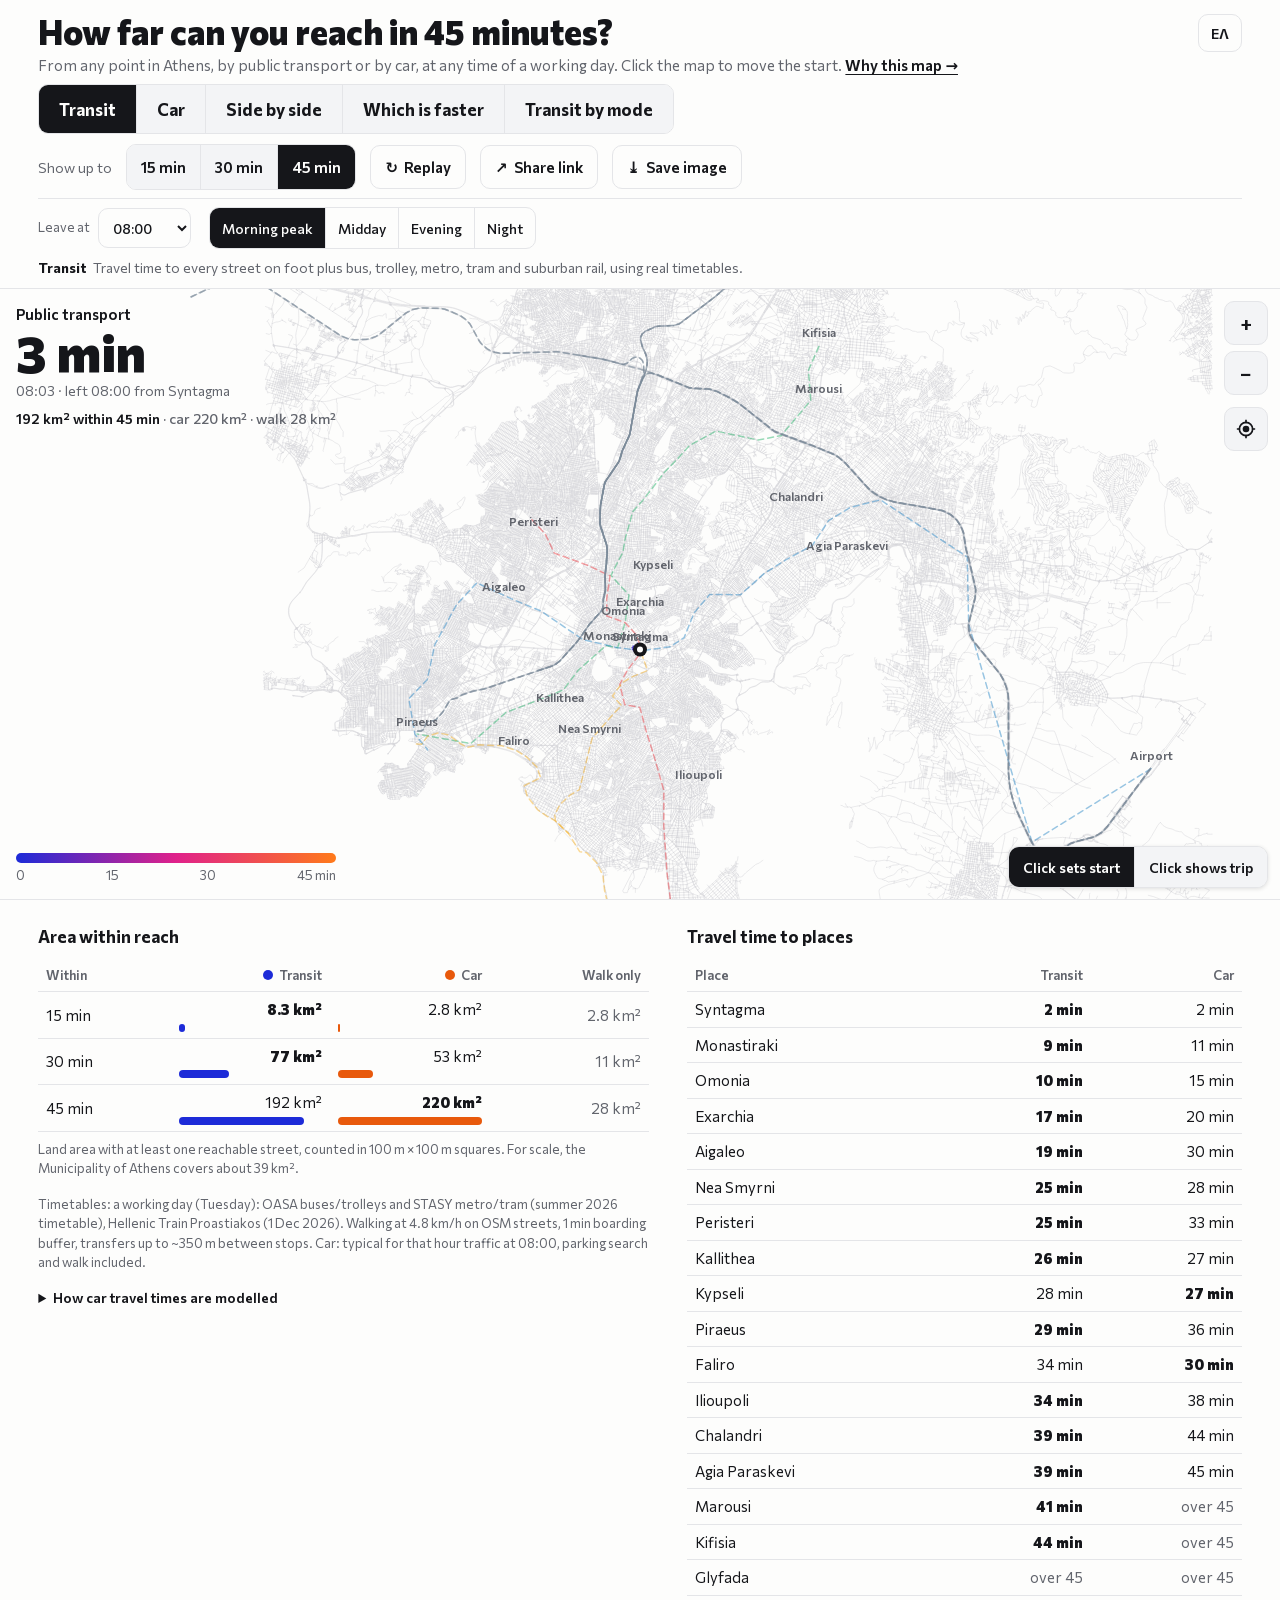
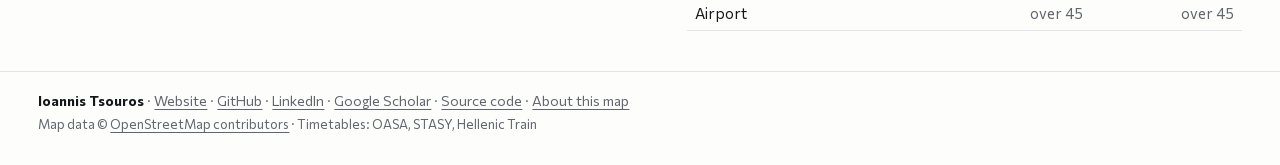
==== commit b3ccae99: "Self-host the font, round share links, add Use my location and a privacy note Serve Commissioner (Gr" ====
--- a/site/index.html
+++ b/site/index.html
@@ -34,8 +34,8 @@
 <link rel="alternate" hreflang="x-default" href="https://athens-transit-reach.vercel.app/">
 <link rel="canonical" href="https://athens-transit-reach.vercel.app/">
 <meta property="og:url" content="https://athens-transit-reach.vercel.app/">
-<link rel="preconnect" href="https://fonts.googleapis.com">
-<link href="https://fonts.googleapis.com/css2?family=Commissioner:wght@400;600;800&display=swap" rel="stylesheet">
+<link rel="preload" href="fonts/commissioner-latin.woff2" as="font" type="font/woff2" crossorigin>
+<link href="fonts/commissioner.css" rel="stylesheet">
 <style>
 /* VOICE: a transport planner's plate — exact, calm, one moving thing.
    IDEA: the city's own street grid as the map; travel time spreads through it like ink.
@@ -95,6 +95,9 @@
 .ticks{display:flex;justify-content:space-between;font-variant-numeric:tabular-nums;margin-top:3px}
 .zoom{position:absolute;right:12px;top:12px;display:flex;flex-direction:column;gap:6px}
 .zoom button{width:44px;padding:0;font-size:20px}
+.zoom .locate{display:grid;place-items:center;margin-top:6px}
+.toast{position:absolute;left:50%;top:14px;transform:translateX(-50%);z-index:3;max-width:min(520px,calc(100% - 140px));background:var(--ink);color:var(--bg);padding:10px 14px;border-radius:10px;font-size:14px;box-shadow:0 2px 10px rgb(0 0 0/.2)}
+.toast[hidden]{display:none}
 .status{position:absolute;inset:0;display:grid;place-items:center;color:var(--mute);pointer-events:none}
 .below{display:grid;grid-template-columns:minmax(0,1.1fr) minmax(0,1fr);gap:clamp(20px,3vw,48px);padding:24px max(3vw,16px) 40px}
 h2{font-size:17px;margin:0 0 10px}
@@ -215,7 +218,7 @@
 const hm = s => String(Math.floor(s/3600)%24).padStart(2,'0')+':'+String(Math.floor(s/60)%60).padStart(2,'0');
 // ---------- language: English is written in the page; Greek replaces it by key ----------
 const qLang = new URLSearchParams(location.search).get('lang');
-let LANG = ['el','en'].includes(qLang) ? qLang : (localStorage.getItem('lang') || ((navigator.languages || [navigator.language]).some(l => /^el\b/i.test(l)) ? 'el' : 'en'));
+let LANG = ['el','en'].includes(qLang) ? qLang : (localStorage.getItem('lang') === 'el' ? 'el' : 'en');   // English unless Greek was chosen
 const EL_STATIC = {
   'title':'Πόσο μακριά φτάνεις σε 45 λεπτά;',
   'desc':'Από οποιοδήποτε σημείο της Αθήνας, με ΜΜΜ ή με αυτοκίνητο, οποιαδήποτε ώρα μιας εργάσιμης. Πάτα στον χάρτη για να αλλάξεις αφετηρία. ',
@@ -273,7 +276,9 @@
     trn:{typ:'typical for that hour', free:'free-flowing', heavy:'bad day'}, pkOn:'parking search and walk included', pkOff:'door to door, no parking time',
     loadErr:'Could not load the network data: ', copied:'Copied',
     imgTitle:b=>`How far can you reach in ${b} minutes?`, imgSub:(f,t,v)=>`From ${f} · leaving ${t} · ${v}`, imgFoot:'Map data © OpenStreetMap contributors · Timetables: OASA, STASY, Hellenic Train',
-    docTitle:'Athens transit reach'},
+    docTitle:'Athens transit reach', locate:'Use my location', locateTitle:'Use my location as the start (it stays on this device)', locating:'Finding your location…',
+    locDenied:'Location permission was refused. You can still click the map to set the start.', locFail:'Could not get your location. You can still click the map to set the start.',
+    locOut:'You seem to be outside the area this map covers, so the start has not moved.', locNo:'This browser cannot share its location.'},
   el:{day:'Ημέρα', night:'Νύχτα (μετά τα μεσάνυχτα)', 'pane.pt':'ΜΜΜ', 'pane.car':'Αυτοκίνητο', 'pane.diff':'Τι είναι πιο γρήγορο', 'pane.mode':'ΜΜΜ · κύριο μέσο',
     'leg.mode':'ΜΜΜ: το μέσο όπου περνάς τον περισσότερο χρόνο', 'leg.fpt':'ΜΜΜ 10+ λεπτά πιο γρήγορα', 'leg.same':'ίδιο', 'leg.fcar':'Αυτοκίνητο 10+ λεπτά πιο γρήγορα', 'leg.min':'45 λεπ.',
     'leg.park':'Αχνό: το αυτοκίνητο περνά · Έντονο: πάρκαρες και έφτασες', modes:['Λεωφορείο','Τρόλεϊ','Μετρό','Τραμ','Προαστιακός','Μόνο με τα πόδια'],
@@ -288,7 +293,9 @@
     trn:{typ:'συνήθης κίνηση', free:'ελεύθερη ροή', heavy:'κίνηση κακής μέρας'}, pkOn:'με αναζήτηση στάθμευσης και περπάτημα', pkOff:'πόρτα-πόρτα, χωρίς χρόνο στάθμευσης',
     loadErr:'Δεν ήταν δυνατή η φόρτωση των δεδομένων: ', copied:'Αντιγράφηκε',
     imgTitle:b=>`Πόσο μακριά φτάνεις σε ${b} λεπτά;`, imgSub:(f,t,v)=>`Αφετηρία: ${f} · αναχώρηση ${t} · ${v}`, imgFoot:'Δεδομένα χάρτη © συντελεστές OpenStreetMap · Δρομολόγια: ΟΑΣΑ, ΣΤΑΣΥ, Hellenic Train',
-    docTitle:'Αθήνα: πόσο μακριά φτάνεις με ΜΜΜ'}};
+    docTitle:'Αθήνα: πόσο μακριά φτάνεις με ΜΜΜ', locate:'Η τοποθεσία μου', locateTitle:'Η τοποθεσία μου ως αφετηρία (μένει σε αυτή τη συσκευή)', locating:'Αναζήτηση τοποθεσίας…',
+    locDenied:'Δεν δόθηκε άδεια τοποθεσίας. Μπορείς πάντα να πατήσεις στον χάρτη για να ορίσεις αφετηρία.', locFail:'Δεν βρέθηκε η τοποθεσία σου. Μπορείς πάντα να πατήσεις στον χάρτη για να ορίσεις αφετηρία.',
+    locOut:'Φαίνεται ότι είσαι έξω από την περιοχή του χάρτη, οπότε η αφετηρία δεν άλλαξε.', locNo:'Αυτό το πρόγραμμα περιήγησης δεν μπορεί να δώσει τοποθεσία.'}};
 const tr = (k, ...a) => {const v = D[LANG][k] ?? D.en[k]; return typeof v === 'function' ? v(...a) : v};
 const num = (v, d=0) => v.toLocaleString(LANG==='el' ? 'el-GR' : 'en-GB', {minimumFractionDigits:d, maximumFractionDigits:d});
 // static text: remember the English the page was written with, then swap by key
@@ -522,9 +529,12 @@
 function layout(){
   const kinds = {pt:['pt'], car:['car'], both:['pt','car'], diff:['diff'], mode:['mode']}[viewMode];
   $('maps').innerHTML=''; $('maps').classList.toggle('two', kinds.length===2);
-  panes = kinds.map(k => {const p = new Pane(k); $('maps').append(p.el);
+  panes = kinds.map((k, idx) => {const p = new Pane(k); $('maps').append(p.el);
     const z = document.createElement('div'); z.className='zoom'; z.innerHTML='<button aria-label="Zoom in">+</button><button aria-label="Zoom out">−</button>';
     z.querySelectorAll('button').forEach((b,i)=>{b.addEventListener('pointerdown',ev=>ev.stopPropagation()); b.addEventListener('click',ev=>{ev.stopPropagation(); zoomAt(i?1/1.5:1.5, p.W/2, p.H/2, p)})});
+    if (idx === 0){const g = document.createElement('button'); g.className = 'locate'; g.innerHTML = '<svg viewBox="0 0 24 24" width="20" height="20" aria-hidden="true"><circle cx="12" cy="12" r="4" fill="currentColor"/><circle cx="12" cy="12" r="8" fill="none" stroke="currentColor" stroke-width="2"/><path d="M12 1v4M12 19v4M1 12h4M19 12h4" stroke="currentColor" stroke-width="2"/></svg>';
+      g.setAttribute('aria-label', tr('locate')); g.title = tr('locateTitle');
+      g.addEventListener('pointerdown', ev => ev.stopPropagation()); g.addEventListener('click', ev => {ev.stopPropagation(); locate()}); z.append(g)}
     p.el.append(z); return p});
   panes.forEach(p => p.resize()); feed(); redraw();
 }
@@ -680,13 +690,14 @@
 const DEF = {dep:8*3600, budget:45, view:'pt', traffic:'typ', park:'1'};
 const hhmm = t => hm(t).replace(':','');
 function linkState(){const q = new URLSearchParams();
-  if (origin.x || origin.y) q.set('from', Math.round(origin.x)+','+Math.round(origin.y));
+  const r100 = v => Math.round(v/100)*100;   // links carry points to the nearest 100 m, so a shared link never pins a front door
+  if (origin.x || origin.y) q.set('from', r100(origin.x)+','+r100(origin.y));
   if (dep !== DEF.dep) q.set('at', hhmm(dep));
   if (viewMode !== DEF.view) q.set('view', viewMode);
   if (budget !== DEF.budget) q.set('min', budget);
   if ($('traffic').value !== DEF.traffic) q.set('traffic', $('traffic').value);
   if ($('park').value !== DEF.park) q.set('park', 'no');
-  if (dest) q.set('to', Math.round(dest.x)+','+Math.round(dest.y));
+  if (dest) q.set('to', r100(dest.x)+','+r100(dest.y));
   if (LANG === 'el') q.set('lang', 'el');
   return q}
 function saveLink(){if (POSTER) return; const q = linkState().toString().replace(/%2C/g, ','); history.replaceState(null, '', location.pathname + (q ? '?' + q : ''))}
@@ -756,6 +767,20 @@
   setTimeout(() => URL.revokeObjectURL(a.href), 4000);
 }
 $('save').addEventListener('click', saveImage);
+// ---------- use my location: the browser asks first; the position is only used here, on the device ----------
+let toastT = 0;
+function toast(msg, ms=5000){let t = document.querySelector('.toast'); if (!t){t = document.createElement('div'); t.className = 'toast'; t.setAttribute('role','status'); document.querySelector('.mapwrap').append(t)}
+  t.textContent = msg; t.hidden = !msg; clearTimeout(toastT); if (msg && ms) toastT = setTimeout(() => t.hidden = true, ms)}
+function locate(){
+  if (!navigator.geolocation){toast(tr('locNo')); return}
+  toast(tr('locating'), 0);
+  navigator.geolocation.getCurrentPosition(pos => {
+    const x = (pos.coords.longitude - meta.lon0) * meta.mPerDegLon, y = (pos.coords.latitude - meta.lat0) * meta.mPerDegLat;
+    if (nearestNode(x, y, walkMask)[1] > 1500){toast(tr('locOut')); return}
+    toast('');
+    origin = {x, y, pin:pinOf({x, y})}; clearTrip(); view.cx = x; view.cy = y; run();
+  }, err => toast(err.code === 1 ? tr('locDenied') : tr('locFail')), {enableHighAccuracy:false, timeout:10000, maximumAge:60000});
+}
 let pend=0; function schedule(){if(pend)return; pend=requestAnimationFrame(()=>{pend=0; redraw()})}
 const group = (sel, fn) => document.querySelectorAll(sel).forEach(b => b.addEventListener('click', () => {
   document.querySelectorAll(sel).forEach(x=>x.setAttribute('aria-pressed', x===b)); fn(b)}));
--- a/site/fonts/commissioner.css
+++ b/site/fonts/commissioner.css
@@ -0,0 +1,25 @@
+/* Commissioner (variable, 400–800), SIL Open Font License 1.1, see OFL.txt. Served from this site so no visitor data goes to a font CDN. */
+@font-face {
+  font-family: 'Commissioner';
+  font-style: normal;
+  font-weight: 400 800;
+  font-display: swap;
+  src: url(commissioner-greek.woff2) format('woff2');
+  unicode-range: U+0370-0377, U+037A-037F, U+0384-038A, U+038C, U+038E-03A1, U+03A3-03FF;
+}
+@font-face {
+  font-family: 'Commissioner';
+  font-style: normal;
+  font-weight: 400 800;
+  font-display: swap;
+  src: url(commissioner-latin-ext.woff2) format('woff2');
+  unicode-range: U+0100-02BA, U+02BD-02C5, U+02C7-02CC, U+02CE-02D7, U+02DD-02FF, U+0304, U+0308, U+0329, U+1D00-1DBF, U+1E00-1E9F, U+1EF2-1EFF, U+2020, U+20A0-20AB, U+20AD-20C4, U+2113, U+2C60-2C7F, U+A720-A7FF;
+}
+@font-face {
+  font-family: 'Commissioner';
+  font-style: normal;
+  font-weight: 400 800;
+  font-display: swap;
+  src: url(commissioner-latin.woff2) format('woff2');
+  unicode-range: U+0000-00FF, U+0131, U+0152-0153, U+02BB-02BC, U+02C6, U+02DA, U+02DC, U+0304, U+0308, U+0329, U+2000-206F, U+20AC, U+2122, U+2191, U+2193, U+2212, U+2215, U+FEFF, U+FFFD;
+}
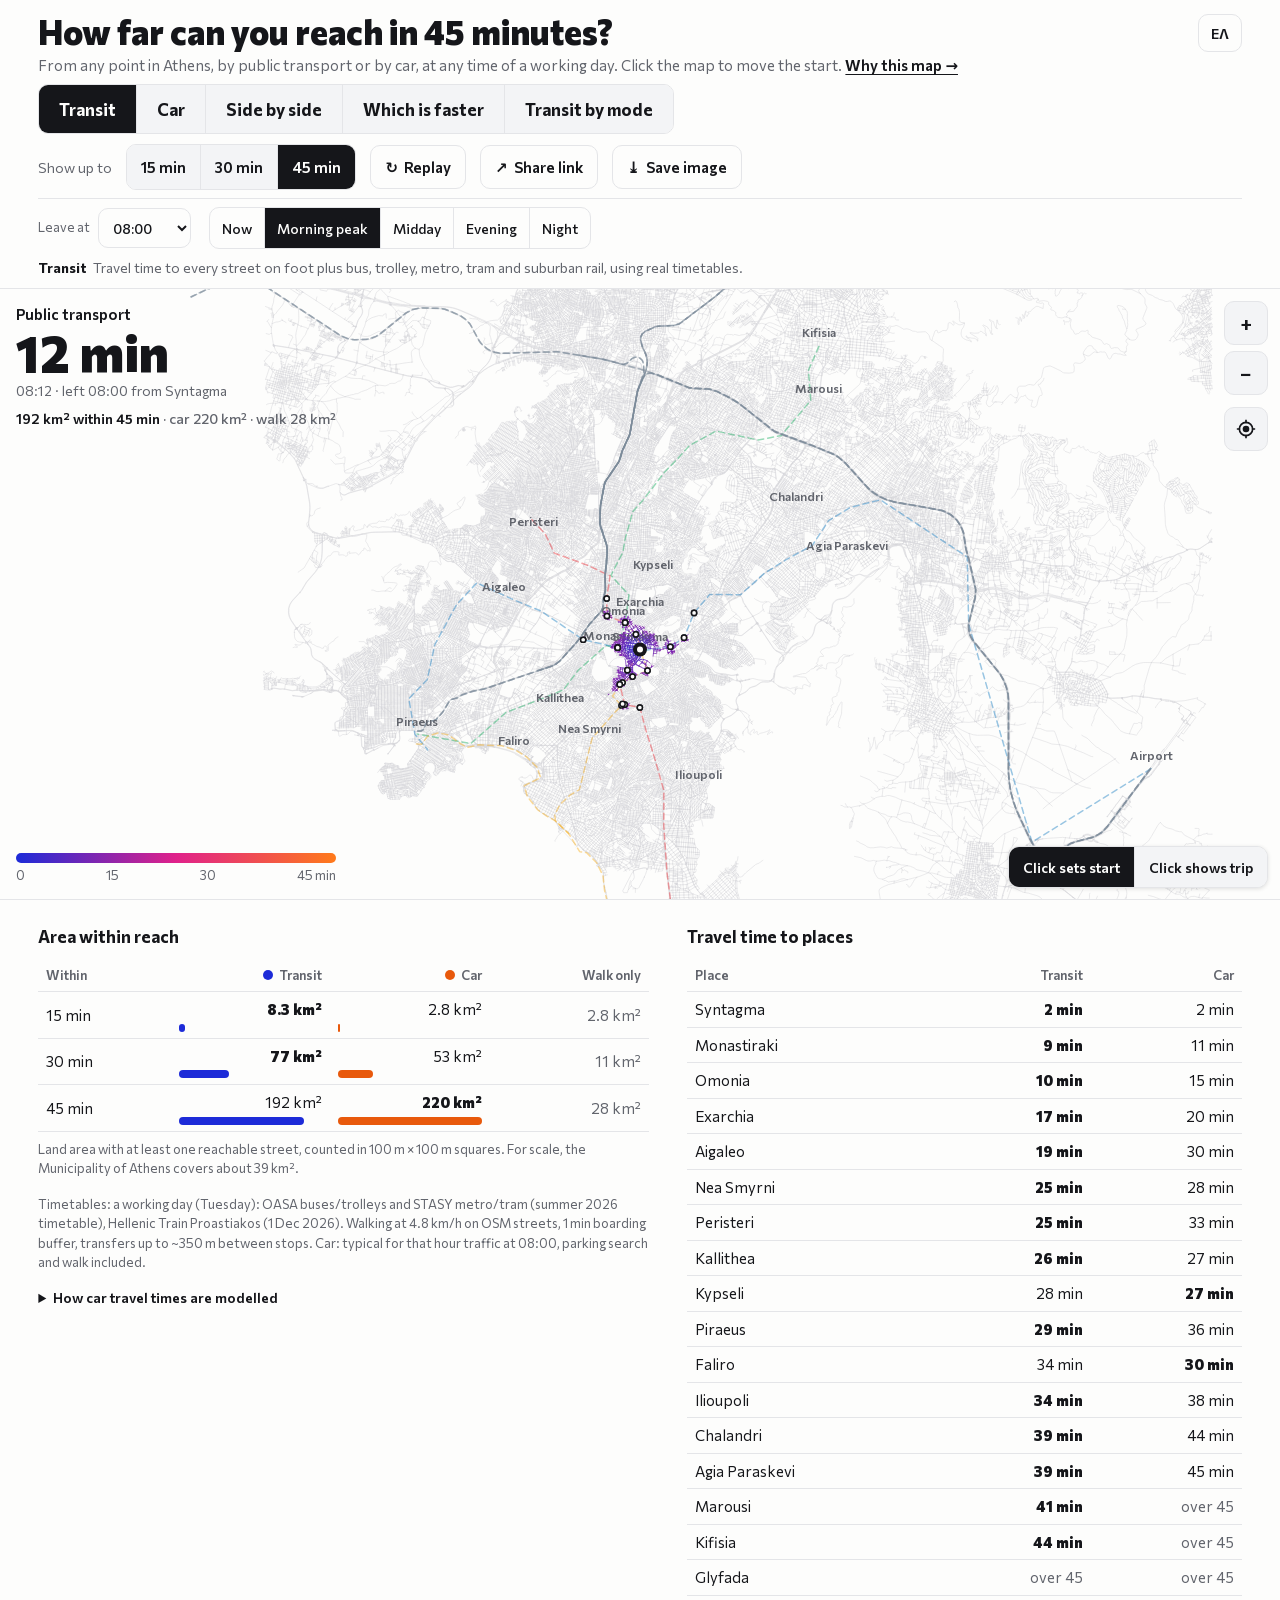
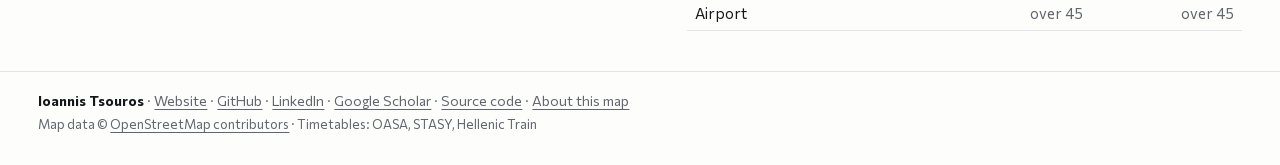
==== commit ab951e22: "Add a Now departure button Sets the departure to the current time in Athens, to the nearest 15 minut" ====
--- a/site/index.html
+++ b/site/index.html
@@ -178,7 +178,7 @@
   <div class="opts">
     <label data-ih="dep" data-hint="When you set off, from 05:00 to 04:45 the following night. Changes which buses and trains you can catch and how busy the roads are."><span data-i="dep">Leave at</span><select id="dep"></select></label>
     <div class="seg presets" role="group" aria-label="Quick departure times" data-ia="ga.presets">
-      <button data-t="28800" data-i="p.morning" data-hint="08:00, the morning rush.">Morning peak</button><button data-t="46800" data-i="p.midday" data-hint="13:00, between the peaks.">Midday</button><button data-t="68400" data-i="p.evening" data-hint="19:00, the evening.">Evening</button><button data-t="93600" data-i="p.night" data-hint="02:00, when only a few night buses run. Metro and tram have stopped.">Night</button>
+      <button id="now" data-i="p.now" data-hint="The time in Athens right now, to the nearest 15 minutes. Uses the weekday timetable, even at weekends.">Now</button><button data-t="28800" data-i="p.morning" data-hint="08:00, the morning rush.">Morning peak</button><button data-t="46800" data-i="p.midday" data-hint="13:00, between the peaks.">Midday</button><button data-t="68400" data-i="p.evening" data-hint="19:00, the evening.">Evening</button><button data-t="93600" data-i="p.night" data-hint="02:00, when only a few night buses run. Metro and tram have stopped.">Night</button>
     </div>
     <label data-car data-ih="traffic" data-hint="Typical: usual weekday traffic for that hour. Free-flowing: empty roads. Bad day: heavier than usual."><span data-i="traffic">Traffic</span><select id="traffic"><option value="typ" selected data-i="tr.typ">Typical for that hour</option><option value="free" data-i="tr.free">Free-flowing</option><option value="heavy" data-i="tr.heavy">Bad day</option></select></label>
     <label data-car data-ih="park" data-hint="Include: find a space near where you stop, then walk to the door. Ignore: the car stops right at the destination."><span data-i="park">Car parking</span><select id="park"><option value="1" selected data-i="pk.1">Include search + walk</option><option value="0" data-i="pk.0">Ignore (door to door)</option></select></label>
@@ -235,6 +235,7 @@
   'share':'Σύνδεσμος', 'share.a':'Κοινοποίηση συνδέσμου', 'share.h':'Αντιγράφει σύνδεσμο για αυτόν ακριβώς τον χάρτη: αφετηρία, ώρα, προβολή και όποια διαδρομή άνοιξες.',
   'save':'Εικόνα', 'save.a':'Αποθήκευση εικόνας', 'save.h':'Κατεβάζει τον χάρτη όπως είναι τώρα ως εικόνα PNG, με τίτλο και υπόμνημα.',
   'dep':'Αναχώρηση', 'dep.h':'Πότε ξεκινάς, από 05:00 έως 04:45 το επόμενο ξημέρωμα. Αλλάζει ποια λεωφορεία και τρένα προλαβαίνεις και πόση κίνηση έχουν οι δρόμοι.',
+  'p.now':'Τώρα', 'p.now.h':'Η ώρα στην Αθήνα αυτή τη στιγμή, στο πλησιέστερο τέταρτο. Χρησιμοποιεί τα δρομολόγια εργάσιμης, και τα Σαββατοκύριακα.',
   'p.morning':'Πρωινή αιχμή', 'p.morning.h':'08:00, η πρωινή αιχμή.', 'p.midday':'Μεσημέρι', 'p.midday.h':'13:00, ανάμεσα στις αιχμές.',
   'p.evening':'Απόγευμα', 'p.evening.h':'19:00, το απόγευμα.', 'p.night':'Νύχτα', 'p.night.h':'02:00, όταν κυκλοφορούν μόνο λίγα νυχτερινά λεωφορεία. Μετρό και τραμ έχουν σταματήσει.',
   'traffic':'Κίνηση', 'traffic.h':'Συνήθης: η τυπική κίνηση εργάσιμης για εκείνη την ώρα. Ελεύθερη ροή: άδειοι δρόμοι. Κακή μέρα: περισσότερη κίνηση από το συνηθισμένο.',
@@ -787,9 +788,16 @@
 group('[data-b]', b => {budget=+b.dataset.b; saveLink(); play()});
 group('[data-c]', b => {clickMode=b.dataset.c});
 group('[data-v]', b => {viewMode=b.dataset.v; showHint(); carOpts(); saveLink(); if(net){layout(); play()}});
-$('dep').addEventListener('change', ev => {dep=+ev.target.value; syncPresets(); run()});
-function syncPresets(){document.querySelectorAll('[data-t]').forEach(b => b.setAttribute('aria-pressed', +b.dataset.t===dep))}
-document.querySelectorAll('[data-t]').forEach(b => b.addEventListener('click', () => {dep=+b.dataset.t; $('dep').value=dep; syncPresets(); run()}));
+// "Now": the clock in Athens, to the nearest 15-minute slot; 00:00–04:59 counts as the night after the working day
+let usingNow = false;
+function nowDep(){
+  const [h, m] = new Intl.DateTimeFormat('en-GB', {timeZone:'Europe/Athens', hour:'2-digit', minute:'2-digit', hourCycle:'h23'}).format(new Date()).split(':').map(Number);
+  let t = h*3600 + m*60; if (t < meta.depFirst) t += 24*3600;
+  t = Math.round(t/900)*900; return Math.min(meta.depLast, Math.max(meta.depFirst, t))}
+$('dep').addEventListener('change', ev => {dep=+ev.target.value; usingNow=false; syncPresets(); run()});
+function syncPresets(){document.querySelectorAll('[data-t]').forEach(b => b.setAttribute('aria-pressed', !usingNow && +b.dataset.t===dep)); $('now').setAttribute('aria-pressed', usingNow)}
+document.querySelectorAll('[data-t]').forEach(b => b.addEventListener('click', () => {dep=+b.dataset.t; usingNow=false; $('dep').value=dep; syncPresets(); run()}));
+$('now').addEventListener('click', () => {if (!meta) return; dep=nowDep(); usingNow=true; $('dep').value=dep; syncPresets(); run()});
 $('traffic').addEventListener('change', run); $('park').addEventListener('change', run);
 $('play').addEventListener('click', play);
 // explanation line: the hovered/focused control, otherwise the current view
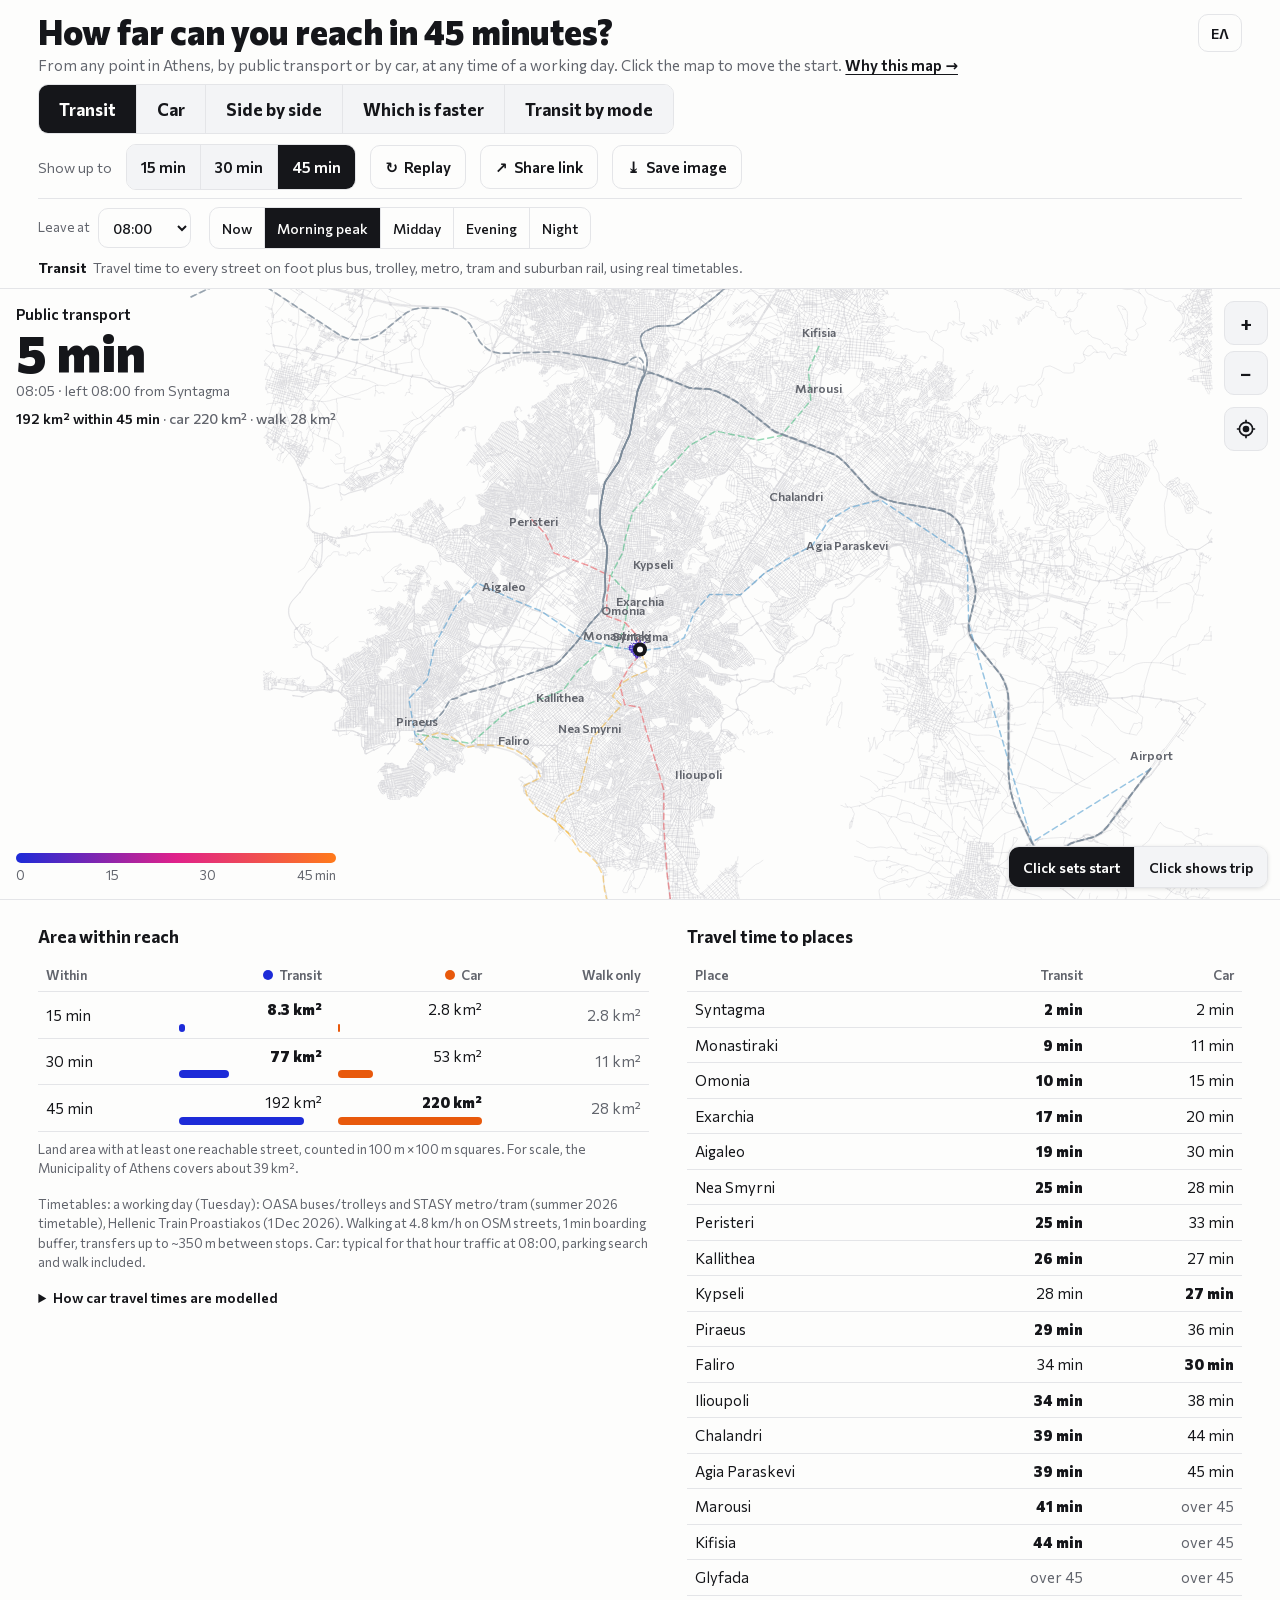
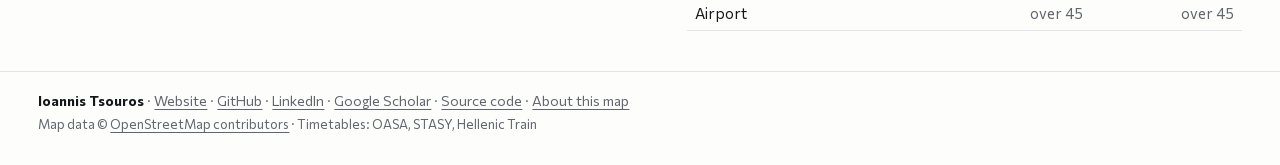
==== commit aaf07bcf: "Update the About page text in English and Greek New wording for why the map exists, who made it and " ====
--- a/site/index.html
+++ b/site/index.html
@@ -220,7 +220,7 @@
 const qLang = new URLSearchParams(location.search).get('lang');
 let LANG = ['el','en'].includes(qLang) ? qLang : (localStorage.getItem('lang') === 'el' ? 'el' : 'en');   // English unless Greek was chosen
 const EL_STATIC = {
-  'title':'Πόσο μακριά φτάνεις σε 45 λεπτά;',
+  'title':'Πόσο μακριά μπορείς να φτάσεις σε 45 λεπτά;',
   'desc':'Από οποιοδήποτε σημείο της Αθήνας, με ΜΜΜ ή με αυτοκίνητο, οποιαδήποτε ώρα μιας εργάσιμης. Πάτα στον χάρτη για να αλλάξεις αφετηρία. ',
   'why':'Γιατί αυτός ο χάρτης →',
   'ga.view':'Προβολή χάρτη', 'ga.budget':'Χρονικό όριο', 'ga.presets':'Γρήγορες ώρες αναχώρησης', 'ga.click':'Τι κάνει ένα κλικ στον χάρτη',
@@ -252,7 +252,7 @@
   'car.p2':'Με τη στάθμευση ενεργή, η διαδρομή είναι: 2 λεπτά ως το αυτοκίνητο, οδήγηση ως ένα σημείο στάθμευσης, χρόνος για να βρεις θέση εκεί (8 λεπτά σε ακτίνα 2 χλμ. από το Σύνταγμα, 5 λεπτά ως τα 4 χλμ., 3 λεπτά ως τα 8 χλμ., 1 λεπτό πιο μακριά) και μετά περπάτημα ως τον προορισμό. Μπορείς να παρκάρεις λίγο πιο μακριά και να περπατήσεις, ή και να μην πάρεις καθόλου το αυτοκίνητο. Στον χάρτη αυτοκινήτου, οι αχνοί δρόμοι είναι εκείνοι από όπου απλώς περνά το αυτοκίνητο· οι έντονοι είναι εκείνοι όπου έχεις πραγματικά φτάσει.',
   'places.h':'Χρόνος ως γνωστά σημεία',
   'foot1':'<b>Ιωάννης Τσούρος</b> · <a href="https://www.jtsouros.site/">Ιστότοπος</a> · <a href="https://github.com/acesonic7">GitHub</a> · <a href="https://www.linkedin.com/in/ioannis-tsouros-ba582243">LinkedIn</a> · <a href="https://scholar.google.com/citations?user=nahTqW0AAAAJ&amp;hl=en">Google Scholar</a> · <a href="https://github.com/acesonic7/AthensPTComparisonMaps">Πηγαίος κώδικας</a> · <a href="about.html">Σχετικά με τον χάρτη</a>',
-  'foot2':'Δεδομένα χάρτη © <a href="https://www.openstreetmap.org/copyright">συντελεστές OpenStreetMap</a> · Δρομολόγια: ΟΑΣΑ, ΣΤΑΣΥ, Hellenic Train',
+  'foot2':'Χαρτογραφικά δεδομένα © <a href="https://www.openstreetmap.org/copyright">Συνεισφέροντες OpenStreetMap</a> · Δρομολόγια: ΟΑΣΑ, ΣΤΑΣΥ, Hellenic Train',
 };
 // place names on the map and in the table; "near" is the phrase for a pin close to that place
 const PLACE_EL = {'Syntagma':['Σύνταγμα','κοντά στο Σύνταγμα'],'Omonia':['Ομόνοια','κοντά στην Ομόνοια'],'Monastiraki':['Μοναστηράκι','κοντά στο Μοναστηράκι'],
@@ -293,8 +293,8 @@
     note:(tr,t,pk)=>`Δρομολόγια: εργάσιμη ημέρα (Τρίτη), λεωφορεία και τρόλεϊ ΟΑΣΑ, μετρό και τραμ ΣΤΑΣΥ (θερινά δρομολόγια 2026), Προαστιακός της Hellenic Train (1 Δεκ. 2026). Περπάτημα με 4,8 χλμ./ώρα σε δρόμους του OSM, 1 λεπτό περιθώριο επιβίβασης, μετεπιβιβάσεις έως ~350 μ. μεταξύ στάσεων. Αυτοκίνητο: ${tr} στις ${t}, ${pk}.`,
     trn:{typ:'συνήθης κίνηση', free:'ελεύθερη ροή', heavy:'κίνηση κακής μέρας'}, pkOn:'με αναζήτηση στάθμευσης και περπάτημα', pkOff:'πόρτα-πόρτα, χωρίς χρόνο στάθμευσης',
     loadErr:'Δεν ήταν δυνατή η φόρτωση των δεδομένων: ', copied:'Αντιγράφηκε',
-    imgTitle:b=>`Πόσο μακριά φτάνεις σε ${b} λεπτά;`, imgSub:(f,t,v)=>`Αφετηρία: ${f} · αναχώρηση ${t} · ${v}`, imgFoot:'Δεδομένα χάρτη © συντελεστές OpenStreetMap · Δρομολόγια: ΟΑΣΑ, ΣΤΑΣΥ, Hellenic Train',
-    docTitle:'Αθήνα: πόσο μακριά φτάνεις με ΜΜΜ', locate:'Η τοποθεσία μου', locateTitle:'Η τοποθεσία μου ως αφετηρία (μένει σε αυτή τη συσκευή)', locating:'Αναζήτηση τοποθεσίας…',
+    imgTitle:b=>`Πόσο μακριά μπορείς να φτάσεις σε ${b} λεπτά;`, imgSub:(f,t,v)=>`Αφετηρία: ${f} · αναχώρηση ${t} · ${v}`, imgFoot:'Χαρτογραφικά δεδομένα © Συνεισφέροντες OpenStreetMap · Δρομολόγια: ΟΑΣΑ, ΣΤΑΣΥ, Hellenic Train',
+    docTitle:'Αθήνα: πόσο μακριά φτάνεις με ΜΜΜ', locate:'Χρήση της τοποθεσίας μου', locateTitle:'Χρήση της τοποθεσίας μου ως αφετηρία (μένει σε αυτή τη συσκευή)', locating:'Αναζήτηση τοποθεσίας…',
     locDenied:'Δεν δόθηκε άδεια τοποθεσίας. Μπορείς πάντα να πατήσεις στον χάρτη για να ορίσεις αφετηρία.', locFail:'Δεν βρέθηκε η τοποθεσία σου. Μπορείς πάντα να πατήσεις στον χάρτη για να ορίσεις αφετηρία.',
     locOut:'Φαίνεται ότι είσαι έξω από την περιοχή του χάρτη, οπότε η αφετηρία δεν άλλαξε.', locNo:'Αυτό το πρόγραμμα περιήγησης δεν μπορεί να δώσει τοποθεσία.'}};
 const tr = (k, ...a) => {const v = D[LANG][k] ?? D.en[k]; return typeof v === 'function' ? v(...a) : v};
